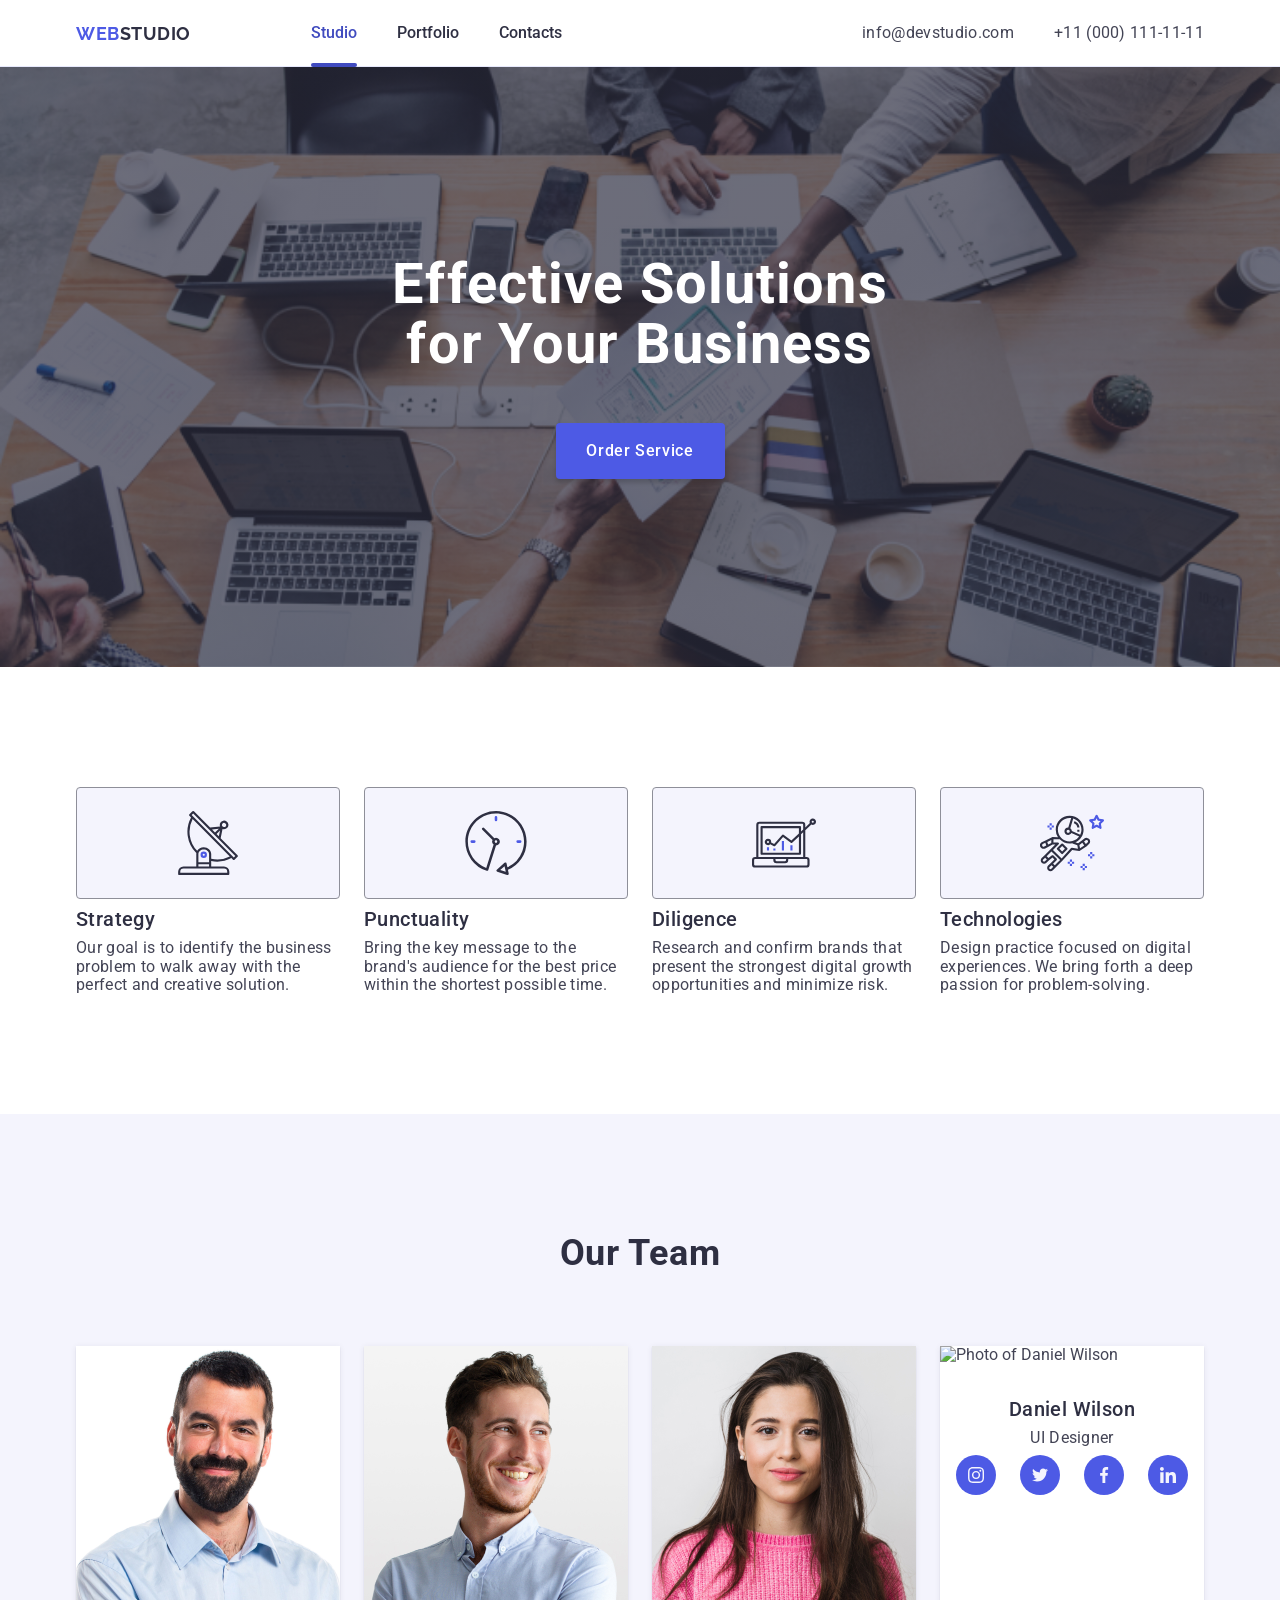
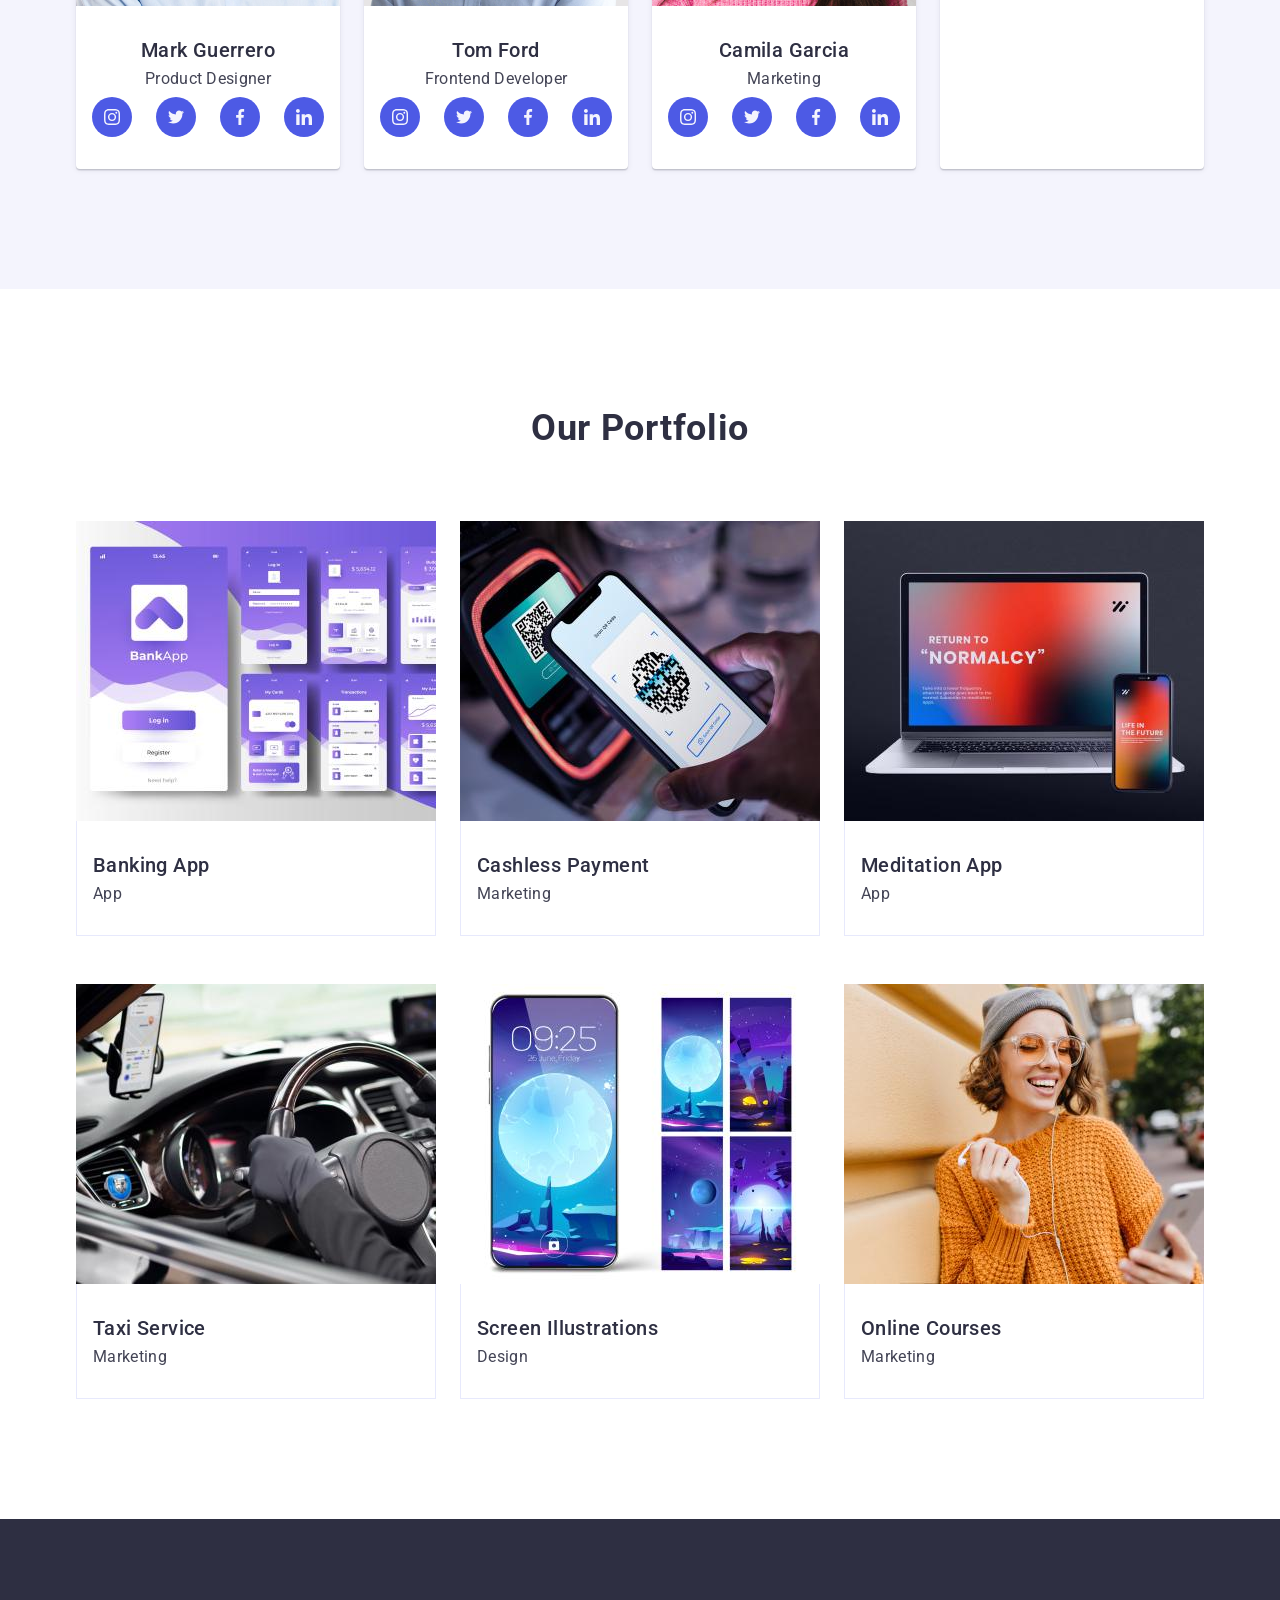
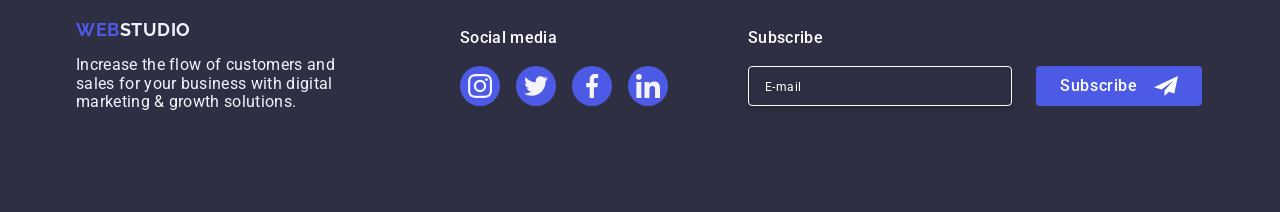
==== index.html @ 63f39b6f "w" ====
<!DOCTYPE html>
<html lang="en">
  <head>
    <meta charset="UTF-8" />
    <meta http-equiv="X-UA-Compatible" content="IE=edge" />
    <meta name="viewport" content="width=device-width, initial-scale=1.0" />
    <meta name="description" content="WEBSTUDIO landingpage" />
    <!-- FONTY i STYLE-->
    <link
      rel="stylesheet"
      href="https://cdn.jsdelivr.net/npm/modern-normalize@2.0.0/modern-normalize.min.css"
    />
    <link rel="preconnect" href="https://fonts.googleapis.com" />
    <link rel="preconnect" href="https://fonts.gstatic.com" crossorigin />
    <link
      href="https://fonts.googleapis.com/css2?family=Raleway:wght@800&family=Roboto:wght@400;500;700;900&display=swap"
      rel="stylesheet"
    />
    <link rel="stylesheet" href="./css/styles.css" />
    <title>WEBSTUDIO</title>
  </head>

  <body>
    <!-- ====== HEADER ============================================== -->
    <header>
      <div class="container header-main">
        <nav class="header-cont-nav">
          <a href="./index.html" class="header-cont-nav-logo"
            >Web<span class="accent">Studio</span></a
          >
          <ul class="header-cont-nav-menu list">
            <li><a href="./index.html" class="nav-link current">Studio</a></li>
            <li><a href="" class="nav-link">Portfolio</a></li>
            <li><a href="" class="nav-link">Contacts</a></li>
          </ul>
        </nav>

        <!-- =========== CONTACTS / ADDRESS =============================== -->
        <address class="address-cont">
          <ul class="address-list list">
            <li>
              <a href="mailto:info@devstudio.com" class="address-link"
                >info@devstudio.com</a
              >
            </li>
            <li>
              <a href="tel:+110001111111" class="address-link"
                >+11 (000) 111-11-11</a
              >
            </li>
          </ul>
        </address>

        <!-- ============BURGER MENU ============= -->
        <button type="submit" class="burger-button" data-menu-open>
          <svg class="burger-icon" width="24" height="24">
            <use href="./images/icons.svg#icon-solid-menu"></use>
          </svg>
        </button>
        <div class="burger-menu is-hidden" data-menu>
          <button
            type="submit"
            class="close-btn burger-close-btn"
            data-menu-close
          >
            <svg class="close-icon" width="8" height="8">
              <use href="./images/icons.svg#icon-close"></use>
            </svg>
          </button>

          <!-- burger navigation  -->
          <nav class="burger-nav-menu">
            <ul class="burger-menu-list list">
              <li class="burger-item">
                <a href="./index.html" class="link-burg nav-link">Studio</a>
              </li>
              <li class="burger-item">
                <a href="#portfolio" class="link-burg nav-link">Portfolio</a>
              </li>
              <li class="burger-item">
                <a href="#contacts" class="link-burg nav-link">Contacts</a>
              </li>
            </ul>
          </nav>
          <address>
            <ul class="address-burger-list list">
              <li>
                <a href="mailto:info@devstudio.com" class="address-link"
                  >info@devstudio.com</a
                >
              </li>
              <li>
                <a href="tel:+110001111111" class="address-link"
                  >+11 (000) 111-11-11</a
                >
              </li>
            </ul>
          </address>

          <!-- ==== burger social media ====================  -->
          <ul class="burger-links-list list">
            <li class="social-links-list-item">
              <a
                href="https://www.instagram.com"
                target="_blank"
                class="burger-link"
              >
                <svg class="icon-footer" width="24" height="24">
                  <use href="./images/icons.svg#icon-instagram"></use>
                </svg>
              </a>
            </li>
            <li class="social-links-list-item">
              <a
                href="https://www.twitter.com"
                target="_blank"
                class="burger-link"
                ><svg class="icon-footer" width="24" height="24">
                  <use href="./images/icons.svg#icon-twitter"></use>
                </svg>
              </a>
            </li>
            <li class="social-links-list-item">
              <a
                href="https://www.facebook.com"
                target="_blank"
                class="burger-link"
                ><svg class="icon-footer" width="24" height="24">
                  <use href="./images/icons.svg#icon-facebook"></use>
                  </svg></a>
            </li>
            <li class="social-links-list-item">
              <a
                href="https://www.linkedin.com"
                target="_blank"
                class="burger-link"
                ><svg class="icon-footer" width="24" height="24">
                  <use href="./images/icons.svg#icon-linkedin"></use></svg></a>
            </li>
          </ul>
        </div>
      </div>
    </header>
    <main>
      <!-- =================================== HERO SECTION (1)===================================-->
      <section class="first-section">
        <div class="container">
          <h1 class="order-request-title">
            Effective Solutions for Your Business
          </h1>
          <button
            type="button"
            class="order-request-button button"
            data-modal-open
          >
            Order Service
          </button>
        </div>
      </section>
      <!-- =================================== DESCRIPTION SECTION (2) ===================================-->
      <section class="section-descr section">
        <div class="container">
          <h2 class="visually-hidden">Key Values</h2>
          <ul class="descrip-list list">
            <!-- STRATEGY  -->
            <li class="descrip-list-feature">
              <div class="feature-icon">
                <svg width="64" height="64">
                  <use href="./images/icons.svg#icon-antenna-1"></use>
                </svg>
              </div>
              <h3 class="descrip-list-title">Strategy</h3>
              <p class="descrip-list-text">
                Our goal is to identify the business problem to walk away with
                the perfect and creative solution.
              </p>
            </li>

            <!-- PUNCTUALITY  -->
            <li class="descrip-list-feature">
              <div class="feature-icon">
                <svg width="64" height="64">
                  <use href="./images/icons.svg#icon-clock-1"></use>
                </svg>
              </div>
              <h3 class="descrip-list-title">Punctuality</h3>
              <p class="descrip-list-text">
                Bring the key message to the brand's audience for the best price
                within the shortest possible time.
              </p>
            </li>

            <!-- DILIGENCE  -->
            <li class="descrip-list-feature">
              <div class="feature-icon">
                <svg width="64" height="64">
                  <use href="./images/icons.svg#icon-diagram-1"></use>
                </svg>
              </div>
              <h3 class="descrip-list-title">Diligence</h3>
              <p class="descrip-list-text">
                Research and confirm brands that present the strongest digital
                growth opportunities and minimize risk.
              </p>
            </li>

            <!-- TECHNOLOGIES  -->
            <li class="descrip-list-feature">
              <div class="feature-icon">
                <svg width="64" height="64">
                  <use href="./images/icons.svg#icon-astronaut-1"></use>
                </svg>
              </div>
              <h3 class="descrip-list-title">Technologies</h3>
              <p class="descrip-list-text">
                Design practice focused on digital experiences. We bring forth a
                deep passion for problem-solving.
              </p>
            </li>
          </ul>
        </div>
      </section>
      <!-- =================================================================== -->

      <!-- ==================  OUR TEAM SECTION ================================== -->
      <section class="section-team section">
        <div class="container">
          <h2 class="ourteam-cont-title">Our Team</h2>
          <ul class="ourteam-list list">
            <!-- MARK GUERRERO  -->
            <li class="ourteam-list-card">
              <img
                srcset="
                  ./images/img-our-team/mark-guerrero-mob-x2.jpg,
                  ./images/img-our-team/mark-guerrero.jpg
                "
                src="./images/img-our-team/mark-guerrero.jpg"
                alt="Photo of Mark Guerrero"
                width="264"
              />
              <div class="ourteam-list-card-text">
                <h3 class="ourteam-list-name">Mark Guerrero</h3>
                <p class="ourteam-list-rank">Product Designer</p>
                <ul class="social-links-list list">
                  <li class="social-links-list-item">
                    <a
                      href="https://www.instagram.com"
                      target="_blank"
                      class="social-link"
                      ><svg class="icon" width="16" height="16">
                        <use
                          href="./images/icons.svg#icon-instagram"
                        ></use></svg></a>
                  </li>
                  <li class="social-links-list-item">
                    <a
                      href="https://www.twitter.com"
                      target="_blank"
                      class="social-link"
                      ><svg class="icon" width="16" height="16">
                        <use href="./images/icons.svg#icon-twitter"></use>
                      </svg>
                    </a>
                  </li>
                  <li class="social-links-list-item">
                    <a
                      href="https://www.facebook.com"
                      target="_blank"
                      class="social-link"
                      ><svg class="icon" width="16" height="16">
                        <use href="./images/icons.svg#icon-facebook"></use></svg></a>
                  </li>
                  <li class="social-links-list-item">
                    <a
                      href="https://www.linkedin.com"
                      target="_blank"
                      class="social-link"
                      ><svg class="icon" width="16" height="16">
                        <use href="./images/icons.svg#icon-linkedin"></use></svg></a>
                  </li>
                </ul>
              </div>
            </li>

            <!-- TOM FORD  -->
            <li class="ourteam-list-card">
              <img
                srcset="
                  ./images/img-our-team/tom-ford-mob-x2.jpg,
                  ./images/img-our-team/tom-ford.jpg
                "
                src="./images/img-our-team/tom-ford.jpg"
                alt="Photo of Tom Ford"
                width="264"
              />
              <div class="ourteam-list-card-text">
                <h3 class="ourteam-list-name">Tom Ford</h3>
                <p class="ourteam-list-rank">Frontend Developer</p>
                <ul class="social-links-list list">
                  <li class="social-links-list-item">
                    <a
                      href="https://www.instagram.com"
                      target="_blank"
                      class="social-link"
                      ><svg class="icon" width="16" height="16">
                        <use
                          href="./images/icons.svg#icon-instagram"
                        ></use></svg></a>
                  </li>
                  <li class="social-links-list-item">
                    <a
                      href="https://www.twitter.com"
                      target="_blank"
                      class="social-link"
                      ><svg class="icon" width="16" height="16">
                        <use href="./images/icons.svg#icon-twitter"></use>
                      </svg>
                    </a>
                  </li>
                  <li class="social-links-list-item">
                    <a
                      href="https://www.facebook.com"
                      target="_blank"
                      class="social-link"
                      ><svg class="icon" width="16" height="16">
                        <use href="./images/icons.svg#icon-facebook"></use></svg></a>
                  </li>
                  <li class="social-links-list-item">
                    <a
                      href="https://www.linkedin.com"
                      target="_blank"
                      class="social-link"
                      ><svg class="icon" width="16" height="16">
                        <use href="./images/icons.svg#icon-linkedin"></use></svg></a>
                  </li>
                </ul>
              </div>
            </li>

            <!-- CAMILA GARCIA  -->
            <li class="ourteam-list-card">
              <img
                srcset="
                  ./images/img-our-team/camila-garcia-mob-x2.jpg,
                  ./images/img-our-team/camila-garcia.jpg
                "
                src="./images/img-our-team/camila-garcia.jpg"
                alt="Photo of Camila Garcia"
                width="264"
              />
              <div class="ourteam-list-card-text">
                <h3 class="ourteam-list-name">Camila Garcia</h3>
                <p class="ourteam-list-rank">Marketing</p>
                <ul class="social-links-list list">
                  <li class="social-links-list-item">
                    <a
                      href="https://www.instagram.com"
                      target="_blank"
                      class="social-link"
                      ><svg class="icon" width="16" height="16">
                        <use
                          href="./images/icons.svg#icon-instagram"
                        ></use>
                      </svg></a>
                  </li>
                  <li class="social-links-list-item">
                    <a
                      href="https://www.twitter.com"
                      target="_blank"
                      class="social-link"
                      ><svg class="icon" width="16" height="16">
                        <use href="./images/icons.svg#icon-twitter"></use>
                      </svg>
                    </a>
                  </li>
                  <li class="social-links-list-item">
                    <a
                      href="https://www.facebook.com"
                      target="_blank"
                      class="social-link"
                      ><svg class="icon" width="16" height="16">
                        <use href="./images/icons.svg#icon-facebook"></use>
                        </svg></a>
                  </li>
                  <li class="social-links-list-item">
                    <a
                      href="https://www.linkedin.com"
                      target="_blank"
                      class="social-link"
                      ><svg class="icon" width="16" height="16">
                        <use href="./images/icons.svg#icon-linkedin"></use>
                      </svg></a>
                  </li>
                </ul>
              </div>
            </li>

            <!-- DANIEL WILSON  -->
            <li class="ourteam-list-card">
              <img
                srcset="
                  ./images/img-our-team/daniel-wilson-mob-x2.jpg,
                  ./images/img-our-team/daniel-wilson.jpg
                "
                src="./images/img-our-team/daniel-wilson.jpg"
                alt="Photo of Daniel Wilson"
                width="264"
              />
              <div class="ourteam-list-card-text">
                <h3 class="ourteam-list-name">Daniel Wilson</h3>
                <p class="ourteam-list-rank">UI Designer</p>
                <ul class="social-links-list list">
                  <li class="social-links-list-item">
                    <a
                      href="https://www.instagram.com"
                      target="_blank"
                      class="social-link"
                      ><svg class="icon" width="16" height="16">
                        <use
                          href="./images/icons.svg#icon-instagram"
                        ></use>
                  </svg></a>
                  </li>
                  <li class="social-links-list-item">
                    <a
                      href="https://www.twitter.com"
                      target="_blank"
                      class="social-link"
                      ><svg class="icon" width="16" height="16">
                        <use href="./images/icons.svg#icon-twitter"></use>
                      </svg>
                    </a>
                  </li>
                  <li class="social-links-list-item">
                    <a
                      href="https://www.facebook.com"
                      target="_blank"
                      class="social-link"
                      ><svg class="icon" width="16" height="16">
                        <use href="./images/icons.svg#icon-facebook"></use></svg></a>
                  </li>
                  <li class="social-links-list-item">
                    <a
                      href="https://www.linkedin.com"
                      target="_blank"
                      class="social-link"
                      ><svg class="icon" width="16" height="16">
                        <use href="./images/icons.svg#icon-linkedin"></use></svg></a>
                  </li>
                </ul>
              </div>
            </li>
          </ul>
        </div>
      </section>
      <!-- ======================================================================= -->

      <!-- ===============  OUR PORTFOLIO SECTION ================================== -->
      <section class="section-portfolio section" id="portfolio">
        <div class="container portfolio">
          <h2 class="portfolio-cont-title">Our Portfolio</h2>
          <ul class="portfolio-list list">
            <!-- BANK APPL  -->
            <li class="portfolio-list-card">
              <div class="portfolio-img-cont">
                <img
                  srcset="
                    ./images/img-portfolio/banking-app.jpg,
                    ./images/img-portfolio/banking-app-mobile.jpg,
                    ./images/img-portfolio/banking-app-mobile-x2.jpg
                  "
                  src="./images/img-portfolio/banking-app.jpg"
                  alt="Banking applications"
                  width="360"
                  class="portfolio-image"
                />
                <p class="overlay">
                  14 Stylish and User-Friendly App Design Concepts · Task
                  Manager App · Calorie Tracker App · Exotic Fruit Ecommerce App
                  · Cloud Storage App
                </p>
                <div class="portfolio-list-card-descr">
                  <h3 class="portfolio-list-card-title">Banking App</h3>
                  <p class="portfolio-list-card-text">App</p>
                </div>
              </div>
            </li>

            <!-- Cashless-payment -->
            <li class="portfolio-list-card">
              <div class="portfolio-img-cont">
                <img
                  srcset="
                    ./images/img-portfolio/cashless-payment.jpg,
                    ./images/img-portfolio/cashless-mobile.jpg,
                    ./images/img-portfolio/cashless-mobile-mobile-x2.jpg
                  "
                  src="./images/img-portfolio/cashless-payment.jpg"
                  alt="Cashless-payment"
                  width="360"
                  class="portfolio-image"
                />
                <p class="overlay">
                  14 Stylish and User-Friendly App Design Concepts · Task
                  Manager App · Calorie Tracker App · Exotic Fruit Ecommerce App
                  · Cloud Storage App
                </p>
                <div class="portfolio-list-card-descr">
                  <h3 class="portfolio-list-card-title">Cashless Payment</h3>
                  <p class="portfolio-list-card-text">Marketing</p>
                </div>
              </div>
            </li>

            <!-- meditation-app -->
            <li class="portfolio-list-card">
              <div class="portfolio-img-cont">
                <img
                  srcset="
                    ./images/img-portfolio/meditation-app.jpg,
                    ./images/img-portfolio/meditation-app-mobile.jpg,
                    ./images/img-portfolio/meditation-app-mobile-x2.jpg
                  "
                  src="./images/img-portfolio/meditation-app.jpg"
                  alt="Meditation applications"
                  width="360"
                  class="portfolio-image"
                />
                <p class="overlay">
                  14 Stylish and User-Friendly App Design Concepts · Task
                  Manager App · Calorie Tracker App · Exotic Fruit Ecommerce App
                  · Cloud Storage App
                </p>
                <div class="portfolio-list-card-descr">
                  <h3 class="portfolio-list-card-title">Meditation App</h3>
                  <p class="portfolio-list-card-text">App</p>
                </div>
              </div>
            </li>

            <!-- TAXI SERVICE  -->
            <li class="portfolio-list-card">
              <div class="portfolio-img-cont">
                <img
                  srcset="
                    ./images/img-portfolio/taxi-service.jpg,
                    ./images/img-portfolio/taxi-service-mobile.jpg,
                    ./images/img-portfolio/taxi-service-mobile-x2.jpg
                  "
                  src="./images/img-portfolio/taxi-service.jpg"
                  alt="Taxi Service"
                  width="360"
                  class="portfolio-image"
                />
                <p class="overlay">
                  14 Stylish and User-Friendly App Design Concepts · Task
                  Manager App · Calorie Tracker App · Exotic Fruit Ecommerce App
                  · Cloud Storage App
                </p>
                <div class="portfolio-list-card-descr">
                  <h3 class="portfolio-list-card-title">Taxi Service</h3>
                  <p class="portfolio-list-card-text">Marketing</p>
                </div>
              </div>
            </li>

            <!-- SCREEN Illustrations -->
            <li class="portfolio-list-card">
              <div class="portfolio-img-cont">
                <img
                  srcset="
                    ./images/img-portfolio/screen-illustrations.jpg,
                    ./images/img-portfolio/screen-illustrat.jpg,
                    ./images/img-portfolio/screen-illustrations-x2.jpg
                  "
                  src="./images/img-portfolio/screen-illustrations.jpg"
                  alt="Screen illustrations"
                  width="360"
                  class="portfolio-image"
                />
                <p class="overlay">
                  14 Stylish and User-Friendly App Design Concepts · Task
                  Manager App · Calorie Tracker App · Exotic Fruit Ecommerce App
                  · Cloud Storage App
                </p>
                <div class="portfolio-list-card-descr">
                  <h3 class="portfolio-list-card-title">
                    Screen Illustrations
                  </h3>
                  <p class="portfolio-list-card-text">Design</p>
                </div>
              </div>
            </li>

            <!-- ONLINE COURSES  -->
            <li class="portfolio-list-card">
              <div class="portfolio-img-cont">
                <img
                  srcset="
                    ./images/img-portfolio/online-courses.jpg,
                    ./images/img-portfolio/online-cursos-mobile.jpg,
                    ./images/img-portfolio/online-cursos-mobile-x2.jpg
                  "
                  src="./images/img-portfolio/online-courses.jpg"
                  alt="Online Courses"
                  width="360"
                  class="portfolio-image"
                />
                <p class="overlay">
                  14 Stylish and User-Friendly App Design Concepts · Task
                  Manager App · Calorie Tracker App · Exotic Fruit Ecommerce App
                  · Cloud Storage App
                </p>
                <div class="portfolio-list-card-descr">
                  <h3 class="portfolio-list-card-title">Online Courses</h3>
                  <p class="portfolio-list-card-text">Marketing</p>
                </div>
              </div>
            </li>
          </ul>
          <!-- ================================================================================= -->
          <!--========================================== SWIPER SLIDER ==================== -->
          <!-- Slider main container -->
          <div class="swiper">
            <!-- Additional required wrapper -->
            <div class="swiper-wrapper">
              <!-- Slides -->
              <div class="swiper-slide">
                <div class="portfolio-img-cont slider-image-container">
                  <img
                    srcset="
                      ./images/img-portfolio/banking-app.jpg,
                      ./images/img-portfolio/banking-app-mobile.jpg,
                      ./images/img-portfolio/banking-app-mobile-x2.jpg
                    "
                    src="./images/img-portfolio/banking-app.jpg"
                    alt="Banking applications"
                    width="360"
                    class="portfolio-image slider-image"
                  />
                  <p class="overlay">
                    14 Stylish and User-Friendly App Design Concepts · Task
                    Manager App · Calorie Tracker App · Exotic Fruit Ecommerce
                    App · Cloud Storage App
                  </p>
                  <div class="portfolio-list-card-descr slider-text">
                    <h3 class="portfolio-list-card-title">Banking App</h3>
                    <p class="portfolio-list-card-text">App</p>
                  </div>
                </div>
              </div>
              <div class="swiper-slide">
                <div class="portfolio-img-cont slider-image-container">
                  <img
                    srcset="
                      ./images/img-portfolio/cashless-payment.jpg,
                      ./images/img-portfolio/cashless-mobile.jpg,
                      ./images/img-portfolio/cashless-mobile-mobile-x2.jpg
                    "
                    src="./images/img-portfolio/cashless-payment.jpg"
                    alt="Cashless-payment"
                    width="360"
                    class="portfolio-image"
                  />
                  <p class="overlay">
                    14 Stylish and User-Friendly App Design Concepts · Task
                    Manager App · Calorie Tracker App · Exotic Fruit Ecommerce
                    App · Cloud Storage App
                  </p>
                  <div class="portfolio-list-card-descr">
                    <h3 class="portfolio-list-card-title">Cashless Payment</h3>
                    <p class="portfolio-list-card-text">Marketing</p>
                  </div>
                </div>
              </div>
              <div class="swiper-slide">
                <div class="portfolio-img-cont slider-image-container">
                  <img
                    srcset="
                      ./images/img-portfolio/meditation-app.jpg,
                      ./images/img-portfolio/meditation-app-mobile.jpg,
                      ./images/img-portfolio/meditation-app-mobile-x2.jpg
                    "
                    src="./images/img-portfolio/meditation-app.jpg"
                    alt="Meditation applications"
                    width="360"
                    class="portfolio-image"
                  />
                  <p class="overlay">
                    14 Stylish and User-Friendly App Design Concepts · Task
                    Manager App · Calorie Tracker App · Exotic Fruit Ecommerce
                    App · Cloud Storage App
                  </p>
                  <div class="portfolio-list-card-descr">
                    <h3 class="portfolio-list-card-title">Meditation App</h3>
                    <p class="portfolio-list-card-text">App</p>
                  </div>
                </div>
              </div>
              <div class="swiper-slide">
                <div class="portfolio-img-cont slider-image-container">
                  <img
                    srcset="
                      ./images/img-portfolio/taxi-service.jpg,
                      ./images/img-portfolio/taxi-service-mobile.jpg,
                      ./images/img-portfolio/taxi-service-mobile-x2.jpg
                    "
                    src="./images/img-portfolio/taxi-service.jpg"
                    alt="Taxi Service"
                    width="360"
                    class="portfolio-image"
                  />
                  <p class="overlay">
                    14 Stylish and User-Friendly App Design Concepts · Task
                    Manager App · Calorie Tracker App · Exotic Fruit Ecommerce
                    App · Cloud Storage App
                  </p>
                  <div class="portfolio-list-card-descr">
                    <h3 class="portfolio-list-card-title">Taxi Service</h3>
                    <p class="portfolio-list-card-text">Marketing</p>
                  </div>
                </div>
              </div>
              <div class="swiper-slide">
                <div class="portfolio-img-cont">
                  <img
                    srcset="
                      ./images/img-portfolio/screen-illustrations.jpg,
                      ./images/img-portfolio/screen-illustrat.jpg,
                      ./images/img-portfolio/screen-illustrations-x2.jpg
                    "
                    src="./images/img-portfolio/screen-illustrations.jpg"
                    alt="Screen illustrations"
                    width="360"
                    class="portfolio-image"
                  />
                  <p class="overlay">
                    14 Stylish and User-Friendly App Design Concepts · Task
                    Manager App · Calorie Tracker App · Exotic Fruit Ecommerce
                    App · Cloud Storage App
                  </p>
                  <div class="portfolio-list-card-descr">
                    <h3 class="portfolio-list-card-title">
                      Screen Illustrations
                    </h3>
                    <p class="portfolio-list-card-text">Design</p>
                  </div>
                </div>
              </div>
              <div class="swiper-slide">
                <div class="portfolio-img-cont slider-image-container">
                  <img
                    srcset="
                      ./images/img-portfolio/online-courses.jpg,
                      ./images/img-portfolio/online-cursos-mobile.jpg,
                      ./images/img-portfolio/online-cursos-mobile-x2.jpg
                    "
                    src="./images/img-portfolio/online-courses.jpg"
                    alt="Online Courses"
                    width="360"
                    class="portfolio-image"
                  />
                  <p class="overlay">
                    14 Stylish and User-Friendly App Design Concepts · Task
                    Manager App · Calorie Tracker App · Exotic Fruit Ecommerce
                    App · Cloud Storage App
                  </p>
                  <div class="portfolio-list-card-descr">
                    <h3 class="portfolio-list-card-title">Online Courses</h3>
                    <p class="portfolio-list-card-text">Marketing</p>
                  </div>
                </div>
              </div>
            </div>
            <!-- If we need pagination -->
            <div class="swiper-pagination"></div>
          </div>
          <!-- =========================== ///// SLIDER ================================================= -->
        </div>
      </section>
      <!-- ================================================================================ -->
    </main>

    <!-- =====================  FOOTER ==================================================== -->
    <footer class="footer-section section" id="contacts">
      <div class="container">
        <div class="footer-logo-cont">
          <a href="./index.html" class="footer-logo"
            >Web<span class="accent-footer">Studio</span></a
          >
          <p class="footer-text">
            Increase the flow of customers and sales for your business with
            digital marketing & growth solutions.
          </p>
        </div>

        <!--================ FOOTER SOCIAL MEDIA ================= -->
        <div class="footer-social-media">
          <p class="social-media-text">Social media</p>
          <ul class="social-links-list-footer list">
            <li class="social-links-list-item">
              <a
                href="https://www.instagram.com"
                target="_blank"
                class="social-link-foot"
                ><svg class="icon-footer" width="24" height="24">
                  <use href="./images/icons.svg#icon-instagram"></use></svg></a>
            </li>
            <li class="social-links-list-item">
              <a
                href="https://www.twitter.com"
                target="_blank"
                class="social-link-foot"
                ><svg class="icon-footer" width="24" height="24">
                  <use href="./images/icons.svg#icon-twitter"></use>
                </svg>
              </a>
            </li>
            <li class="social-links-list-item">
              <a
                href="https://www.facebook.com"
                target="_blank"
                class="social-link-foot"
                ><svg class="icon-footer" width="24" height="24">
                  <use href="./images/icons.svg#icon-facebook"></use></svg></a>
            </li>
            <li class="social-links-list-item">
              <a
                href="https://www.linkedin.com"
                target="_blank"
                class="social-link-foot"
                ><svg class="icon-footer" width="24" height="24">
                  <use href="./images/icons.svg#icon-linkedin"></use></svg></a>
            </li>
          </ul>
        </div>

        <!-- SUBSCRIBE SECTION  -->
        <div class="subscribe-container">
          <p class="subscribe-title">Subscribe</p>
          <form>
            <div class="input-btn-block">
              <input
                type="email"
                id="email-for-subscribe"
                name="email-for-subscribe"
                class="input-subscribe"
                placeholder="E-mail"
                required
              />
              <button type="submit" class="subscribe-button button">
                Subscribe
                <svg class="telegram-icon" width="24" height="24">
                  <use href="./images/icons.svg#icon-telegram"></use>
                </svg>
              </button>
            </div>
          </form>
        </div>
      </div>
    </footer>
    <!-- ================= / FOOTER ================================================ -->

    <!--========================= ORDER REQUEST FORM  ======================-->
    <div class="backdrop is-hidden" data-modal>
      <div class="form-container">
        <button type="button" class="close-btn" data-modal-close>
          <svg class="close-icon" width="8" height="8">
            <use href="./images/icons.svg#icon-close"></use>
          </svg>
        </button>
        <p class="form-title">Leave your contacts and we will call you back</p>
        <form>
          <!-- INPUT BLOCK including Textarea -->
          <div class="input-cont">
            <label for="user-name" class="label-form-name">Name</label>
            <div class="input-wrap">
              <input
                id="user-name"
                name="user-name"
                type="text"
                class="input-area"
                autofocus
                required
                pattern="^[A-Za-z\s]+$"
              />
              <svg width="18" height="24" class="svg-form">
                <use href="./images/icons.svg#icon-person"></use>
              </svg>
            </div>
          </div>
          <div class="input-cont">
            <label for="user-phone" class="label-form-name">Phone</label>
            <div class="input-wrap">
              <input
                id="user-phone"
                name="user-phone"
                type="tel"
                class="input-area"
                required
                pattern="[0-9]{9,12}"
              />
              <svg width="18" height="24" class="svg-form">
                <use href="./images/icons.svg#icon-phone"></use>
              </svg>
            </div>
          </div>
          <div class="input-cont">
            <label for="user-email" class="label-form-name">Email</label>
            <div class="input-wrap">
              <input
                id="user-email"
                name="user-email"
                type="email"
                class="input-area"
                required
              />
              <svg width="18" height="24" class="svg-form">
                <use href="./images/icons.svg#icon-email"></use>
              </svg>
            </div>
          </div>
          <div class="input-block">
            <label for="user-comment" class="label-form-name">Comment</label>
            <textarea
              id="user-comment"
              name="user-comment"
              placeholder="Text input"
              class="form-input"
            ></textarea>
          </div>
          <!-- Checkbox and button SEND -->
          <div class="checkbox-container">
            <input
              type="checkbox"
              id="user-privacy"
              name="user-privacy"
              value="true"
              class="checkbox-real visually-hidden"
            />
            <label for="user-privacy" class="label-checkbox">
              <span class="checkbox-custom">
                <svg class="checkbox-icon" width="16" height="16">
                  <use href="./images/icons.svg#icon-click"></use>
                </svg> </span
              ><span
                >I accept the terms and conditions of the
                <a href="" target="_blank" class="policy-link"
                  >Privacy Policy</a
                ></span
              ></label
            >
          </div>
          <button type="submit" class="form-btn button">Send</button>
        </form>
      </div>
    </div>
    <!-- ======= ORDER REQUEST FORM ==============================  -->
    <script src="https://cdn.jsdelivr.net/npm/swiper@10/swiper-bundle.min.js"></script>
    <script src="./js/script.js"></script>
    <script src="./js/modal.js"></script>
    <script src="./js/menu.js"></script>
  </body>
</html>
---- css/styles.css ----
:root {
  --text-color: #434455;
  --titles-color: #2e2f42;
  --socialmain-color: #4d5ae5;
  --linkhover-color: #404bbf;
  --linkfooter-color: #31d0aa;
  --white-background-color: #fff;
  --light-color: #f4f4fd;
  scroll-behavior: smooth;
}

body {
  font-family: "Roboto", sans-serif;
  color: var(--text-color);
  background: var(--white-background-color);
  width: 100%;
}
h1,
h2,
h3,
h4,
p {
  margin-top: 0;
  margin-bottom: 0;
}
.list {
  list-style-type: none;
  padding-left: 0;
  margin-top: 0;
  margin-bottom: 0;
  display: flex;
}
button {
  cursor: pointer;
}
.button {
  font-family: "Roboto", sans-serif;
  font-weight: 500;
  color: var(--white-background-color);
  letter-spacing: 0.04em;
  line-height: 1.5;
  border-radius: 4px;
  border: none;
}

img {
  display: block;
  max-width: 100%;
}
.container {
  max-width: 1158px;
  width: 100%;
  margin: 0 auto;
  padding: 0 15px;
}

/* ============================= COMMON FEATURES ====================================== */
/*============= NAVIGATION MENU ============== */
.nav-link {
  color: #2e2f42;
  text-decoration: none;
  transition: color 250ms cubic-bezier(0.4, 0, 0.2, 1);
  padding: 24px 0;
  display: block;
}
.current {
  position: relative;
  color: #404bbf;
}
.nav-link:hover,
.nav-link:focus {
  color: #404bbf;
}
.current::after {
  content: "";
  position: absolute;
  width: 100%;
  left: 0;
  bottom: -1px;
  height: 4px;
  background-color: #404bbf;
  border-radius: 2px;
  transition: width 250ms cubic-bezier(0.4, 0, 0.2, 1);
}
.address-link:hover,
.address-link:focus {
  color: var(--linkhover-color);
}
.address-link {
  color: var(--text-color);
  text-decoration: none;
  letter-spacing: 0.02em;
  transition: color 250ms cubic-bezier(0.4, 0, 0.2, 1);
}

/* ============ HERO SECTION BUTTON AND FORM================================== */
.form-btn:hover,
.form-btn:focus,
.order-request-button:hover,
.order-request-button:focus {
  background-color: var(--linkhover-color);
}
.order-request-button {
  margin: 0 auto;
  min-width: 169px;
}
.form-btn,
.order-request-button {
  background-color: var(--socialmain-color);
  display: block;
  height: 56px;
  box-shadow: 0px 4px 4px 0px rgba(0, 0, 0, 0.15);
  transition: background-color 250ms cubic-bezier(0.4, 0, 0.2, 1);
}
/* ==========ORDER REQUEST FORM======================== */
.close-icon {
  fill: var(--titles-color);
  transition: fill 250ms cubic-bezier(0.4, 0, 0.2, 1);
}
.close-btn:hover .close-icon,
.close-btn:focus .close-icon {
  fill: var(--white-background-color);
}

.close-btn {
  position: absolute;
  top: 24px;
  right: 24px;
  width: 24px;
  height: 24px;
  border-radius: 50%;
  display: flex;
  align-items: center;
  justify-content: center;
  background-color: #e7e9fc;
  border: 1px solid rgba(0, 0, 0, 0.1);
  padding: 0;
  cursor: pointer;
  transition: background-color 250ms cubic-bezier(0.4, 0, 0.2, 1),
    border 250ms cubic-bezier(0.4, 0, 0.2, 1);
}
.close-btn:hover,
.close-btn:focus {
  background-color: var(--linkhover-color);
  border: none;
}
.form-input::placeholder,
label {
  color: #8e8f99;
  font-size: 12px;
  line-height: 1.17;
  letter-spacing: 0.04em;
}
.form-container {
  position: absolute;
  top: 25vh;
  left: 50%;
  transform: translate(-50%, -20%) scale(1);
  width: 408px;
  min-height: 584px;
  background: #fcfcfc;
  box-shadow: 0px 1px 1px rgba(0, 0, 0, 0.14), 0px 1px 3px rgba(0, 0, 0, 0.12),
    0px 2px 1px rgba(0, 0, 0, 0.2);
  border-radius: 4px;
  padding: 72px 24px 24px 24px;
}
.input-block {
  margin-bottom: 16px;
}
.form-input,
.input-area {
  width: 100%;
  font-size: 16px;
  line-height: 1.17;
  letter-spacing: 0.04em;
  color: #434455;
  height: 40px;
  border: 1px solid rgba(46, 47, 66, 0.4);
  border-radius: 4px;
  background-color: transparent;
  padding-left: 38px;
  outline: transparent;
  transition: border-color 250ms cubic-bezier(0.4, 0, 0.2, 1);
}
.form-input {
  height: 120px;
  padding: 8px 16px;
  resize: none;
  display: block;
}

.form-input:focus,
.input-area:focus {
  border-color: #4d5ae5;
}
.svg-form:focus-within {
  fill: var(--linkhover-color);
}

.form-title {
  font-weight: 500;
  font-size: 16px;
  line-height: 1.5;
  text-align: center;
  letter-spacing: 0.02em;
  color: #2e2f42;
  margin-bottom: 16px;
}
.input-cont {
  margin-bottom: 8px;
}
.label-form-name {
  font-size: 12px;
  line-height: 1.17;
  letter-spacing: 0.04em;
  color: #8e8f99;
  display: block;
  margin-bottom: 4px;
}

.backdrop {
  background-color: rgba(46, 47, 66, 0.4);
  position: fixed;
  width: 100%;
  height: 100%;
  left: 0;
  top: 0;
  z-index: 1;
  overflow-y: scroll;
  cursor: not-allowed;
  transition: opacity 250ms cubic-bezier(0.4, 0, 0.2, 1),
    visibility 250ms cubic-bezier(0.4, 0, 0.2, 1);
}

.is-hidden {
  visibility: hidden;
  opacity: 0;
  pointer-events: none;
}

.checkbox-real {
  width: 0;
  height: 0;
  opacity: 0;
  z-index: -1;
  position: absolute;
}

.checkbox-icon {
  fill: var(--white-background-color);
}

.checkbox-custom {
  width: 16px;
  height: 16px;
  border: 1px solid rgba(46, 47, 66, 0.4);
  border-radius: 2px;
  transition: background-color 250ms cubic-bezier(0.4, 0, 0.2, 1),
    border 250ms cubic-bezier(0.4, 0, 0.2, 1),
    fill 250ms cubic-bezier(0.4, 0, 0.2, 1);
  display: inline-flex;
  align-items: center;
  justify-content: center;
  fill: transparent;
  position: relative;
  margin-right: 8px;
}
.checkbox-container {
  margin-bottom: 24px;
  position: relative;
}

.checkbox-real:checked + .label-checkbox .checkbox-custom {
  background-color: #404bbf;
  border: none;
  fill: #f4f4fd;
}

.policy-link {
  color: var(--socialmain-color);
}
.label-checkbox {
  font-size: 12px;
  line-height: 1.17;
  letter-spacing: 0.04em;
  color: #8e8f99;
  display: flex;
  align-items: center;
}

.input-wrap {
  position: relative;
  display: flex;
  align-items: center;
}

.svg-form {
  fill: #434455;
  position: absolute;
  left: 16px;
  top: 50%;
  transform: translateY(-50%);
  transition: fill 250ms cubic-bezier(0.4, 0, 0.2, 1);
}
.input-wrap:focus-within .svg-form {
  fill: rgba(77, 90, 229, 1);
}
.form-btn:hover,
.form-btn:focus {
  background-color: var(--linkhover-color);
}

.form-btn {
  display: block;
  margin: 0 auto;
  min-width: 169px;
  height: 56px;
  font-family: "Roboto", sans-serif;
  font-size: 16px;
  font-weight: 500;
  line-height: 1.5;
  letter-spacing: 0.04em;
  color: #fff;
  cursor: pointer;
  background-color: #4d5ae5;
  border: none;
  border-radius: 4px;
  transition: background-color 250ms cubic-bezier(0.4, 0, 0.2, 1);
}

/* ================ / HERO SECTION &  /ORDER REQUEST FORM ====================== */

/* =============visually hidden pattern  */
.visually-hidden {
  overflow: hidden;
  position: absolute;
  width: 1px;
  height: 1px;
  margin: -1px;
  border: 0;
  padding: 0;
  white-space: nowrap;
  clip-path: inset(100%);
  clip: rect(0 0 0 0);
}
/* =============== ======================= */

/* ================= OUR TEAM SECTION ====================== */
.section-team {
  background: var(--light-color);
}
.ourteam-cont-title {
  color: var(--titles-color);
  text-align: center;
  font-size: 36px;
  font-weight: 700;
  text-transform: capitalize;
  letter-spacing: 0.02em;
  line-height: 1.11;
  margin-bottom: 72px;
}

.ourteam-list-card-text {
  padding: 32px 0;
  text-align: center;
}

.ourteam-list-card {
  border-radius: 0px 0px 4px 4px;
  background-color: var(--white-background-color);
  box-shadow: 0px 2px 1px 0px rgba(46, 47, 66, 0.08),
    0px 1px 1px 0px rgba(46, 47, 66, 0.16),
    0px 1px 6px 0px rgba(46, 47, 66, 0.08);
}
.ourteam-list-name {
  color: #2e2f42;
  font-size: 20px;
  font-weight: 500;
  letter-spacing: 0.02em;
  line-height: 1.2;
  margin-bottom: 8px;
}
.ourteam-list-rank {
  letter-spacing: 0.02em;
  margin-bottom: 8px;
}
/* ========================== SOCIAL LINKS===============  */
.social-links-list {
  list-style-type: none;
  display: flex;
  justify-content: center;
  gap: 24px;
}
.social-link {
  width: 100%;
  height: 100%;
  background-color: var(--socialmain-color);
  border-radius: 50%;
  display: flex;
  align-items: center;
  justify-content: center;
  transition: background-color 250ms cubic-bezier(0.4, 0, 0.2, 1);
}

.social-links-list-item {
  width: 40px;
  height: 40px;
}

.icon {
  fill: var(--light-color);
}
.social-link:focus,
.social-link:hover {
  background-color: var(--linkhover-color);
  cursor: pointer;
}

/*================= OUR PORTFOLIO SECTION ================= */
.portfolio-cont-title {
  color: var(--titles-color);
  font-size: 36px;
  font-weight: 700;
  text-transform: capitalize;
  letter-spacing: 0.02em;
  line-height: 1.11;
  margin-bottom: 72px;
  text-align: center;
}
.portfolio-list-card:hover {
  box-shadow: 0px 2px 1px 0px #2e2f4214, 0px 1px 1px 0px rgba(46, 47, 66, 0.16),
    0px 1px 6px 0px rgba(46, 47, 66, 0.08);
  cursor: pointer;
}
.portfolio-list-card {
  position: relative;
  overflow-y: hidden;
  transition: box-shadow 250ms cubic-bezier(0.4, 0, 0.2, 1);
}
.portfolio-img-cont {
  position: relative;
  overflow: hidden;
}

/* =================== OVERLAY FOR PORTFOLIO====================  */
.portfolio-list-card:hover .overlay,
.portfolio-list-card:focus .overlay {
  transform: translateY(0);
}
.overlay {
  position: absolute;
  top: 0;
  font-size: 16px;
  line-height: 1.5;
  letter-spacing: 0.02em;
  color: var(--light-color);
  padding: 40px 32px;
  background-color: rgba(39, 55, 231, 0.671);
  height: 100%;
  width: 100%;
  transform: translateY(100%);
  transition: transform 250ms cubic-bezier(0.4, 0, 0.2, 1);
}
.overlay p {
  margin: 40px 32px 0 32px;
  color: var(--light-color);
  line-height: 1.2;
  letter-spacing: 0.02em;
}
.portfolio-list-card-descr {
  background-color: var(--white-background-color);
  padding: 32px 16px;
  border: 1px solid #e7e9fc;
  border-top: none;
  position: relative;
}
.portfolio-list-card-title {
  color: var(--titles-color);
  font-size: 20px;
  font-weight: 500;
  letter-spacing: 0.02em;
  line-height: 1.2;
  margin-bottom: 8px;
}
.portfolio-list-card-text {
  letter-spacing: 0.02em;
}

/* ===================   SWIPER ======================================= */
.swiper {
  max-width: 360px;
}

/*  =====================FOOTER ============================ */
.footer-section {
  background: var(--titles-color);
  display: flex;
  margin: 0;
}
.footer-section .container {
  display: flex;
}
.footer-logo {
  font-family: "Raleway", sans-serif;
  color: var(--socialmain-color);
  font-size: 18px;
  font-weight: 700;
  line-height: 1.17;
  text-transform: uppercase;
  text-decoration: none;
  letter-spacing: 0.03em;
  display: inline-block;
  margin-bottom: 16px;
}
.accent-footer {
  color: var(--light-color);
}
.footer-text {
  width: 264px;
  color: var(--light-color);
  letter-spacing: 0.02em;
}
/* ============ FOOTER SOCIAL MEDIA ===============  */
.subscribe-title,
.social-media-text {
  font-size: 16px;
  color: var(--white-background-color);
  font-weight: 500;
  letter-spacing: 0.02em;
  line-height: 1.5;
  margin-bottom: 16px;
}
.social-links-list-footer {
  gap: 16px;
}
.social-links-list-item {
  width: 40px;
  height: 40px;
}
.social-link-foot {
  width: 100%;
  height: 100%;
  background-color: var(--socialmain-color);
  border-radius: 50%;
  display: flex;
  align-items: center;
  justify-content: center;
  transition: background-color 250ms cubic-bezier(0.4, 0, 0.2, 1);
}
.social-link-foot:hover,
.social-link-foot:focus {
  background-color: var(--linkfooter-color);
}
.icon-footer {
  fill: var(--light-color);
}
/* ===============================SUBSCRIBE SECTION FOOTER  */
.subscribe-container {
  display: flex;
  flex-direction: column;
}
.input-btn-block {
  display: flex;
  justify-content: center;
}
.input-subscribe {
  width: 264px;
  height: 40px;
  color: var(--white-background-color);
  font-family: inherit;
  filter: drop-shadow(0px 4px 4px rgba(0, 0, 0, 0.15));
  outline: none;
  background-color: transparent;
  border-radius: 4px;
  border: 1px solid var(--white-background-color);
  box-shadow: 0px 4px 4px 0px rgba(0, 0, 0, 0.15);
  padding: 8px 16px;
  transition: border 250ms cubic-bezier(0.4, 0, 0.2, 1);
}
.input-subscribe:focus-within {
  border: 1px solid var(--linkhover-color);
}
.input-subscribe::placeholder {
  font-size: 12px;
  line-height: 2;
  color: var(--white-background-color);
  letter-spacing: 0.04em;
}
.subscribe-button {
  height: 40px;
  background-color: var(--socialmain-color);
  padding: 8px 24px;
  margin: 0 auto;
  display: inline-flex;
  align-items: center;
  justify-content: center;
  transition: background-color 250ms cubic-bezier(0.4, 0, 0.2, 1);
}
.subscribe-button:hover,
.subscribe-button:focus {
  background-color: var(--linkhover-color);
}
.telegram-icon {
  margin-left: 16px;
}
/* ==========  / FOOTER  ==============================================*/

/*============= MEDIA REQUESTS FOR DIFFERNT SCREENS ============= */

/* ========== FOR MOBILE VERSION 320-768 ===================== */
@media screen and (min-width: 320px) {
  /* ================ HEADER ==================== */
  .section {
    padding: 96px 0;
  }

  .header-main {
    display: flex;
    justify-content: space-between;
    align-items: center;
  }
  .header-cont-nav-logo {
    font-family: "Raleway", sans-serif;
    color: var(--socialmain-color);
    font-size: 18px;
    font-weight: 700;
    line-height: 1.17;
    text-transform: uppercase;
    text-decoration: none;
    letter-spacing: 0.03em;
  }
  .accent {
    color: var(--titles-color);
  }

  /*=============== BURGER MENU  */
  .burger-button {
    border: none;
    outline: none;
    background-color: var(--white-background-color);
    fill: #2f2f37;
    transition: fill 250ms ease-in-out;
    margin-left: auto;
    padding-top: 16px;
    padding-bottom: 16px;
  }
  .burger-button:hover,
  .burger-button:focus {
    fill: var(--linkhover-color);
  }
  .burger-close-btn {
    margin-left: auto;
  }
  .burger-menu {
    position: absolute;
    width: 100%;
    min-height: 100%;
    background-color: var(--white-background-color);
    top: 0;
    left: 0;
    z-index: 999;
    padding: 40px 20px;
  }

  .burger-menu-list {
    font-size: 36px;
    font-weight: 700;
    text-transform: capitalize;
    letter-spacing: 0.02em;
    line-height: 1.11;
    flex-direction: column;
    row-gap: 40px;
    padding: 0;
    margin-bottom: 30vh;
  }
  .burger-menu-list .nav-link {
    padding: 0;
  }
  .address-burger-list {
    font-style: normal;
    font-size: 20px;
    font-weight: 500;
    flex-direction: column;
    gap: 24px;
    margin-bottom: 48px;
  }
  .burger-links-list {
    justify-content: center;
    column-gap: 40px;
  }

  .burger-link {
    width: 100%;
    height: 100%;
    background-color: var(--socialmain-color);
    border-radius: 50%;
    display: flex;
    align-items: center;
    justify-content: center;
    transition: background-color 250ms cubic-bezier(0.4, 0, 0.2, 1);
  }
  /* HERO SECTION ============== */
  .first-section {
    width: 100%;
    margin: 0 auto;
    padding: 72px 0;
    background-color: var(--titles-color);
    background-image: linear-gradient(
        rgba(46, 47, 66, 0.7),
        rgba(46, 47, 66, 0.7)
      ),
      url(../images/hero.jpg);
    background-repeat: no-repeat;
    background-position: 50%, 50%;
    background-size: cover;
  }

  .order-request-title {
    width: 288px;
    color: var(--white-background-color);
    font-size: 36px;
    font-weight: 700;
    letter-spacing: 0.02em;
    line-height: 1.07;
    text-align: center;
    padding: 0 40px;
    margin: 0 auto 48px auto;
  }
  /* DESCRIPTION SECTION ============ */
  .descrip-list {
    flex-direction: column;
    row-gap: 72px;
  }
  .descrip-list-feature {
    max-width: 288px;
    margin: 0 auto;
  }
  .descrip-list-title {
    color: #2e2f42;
    font-size: 36px;
    font-weight: 700;
    letter-spacing: 0.02em;
    line-height: 1.2;
    margin-bottom: 8px;
    text-align: center;
  }
  .descrip-list-text {
    font-size: 16px;
    font-weight: 500;
    letter-spacing: 0.02em;
  }
  .form-container {
    width: calc(100% - 32px);
    max-width: 408px;
    transform: translate(-50%, -20%) scale(0.9);
  }
  /* OUR TEAM SECTION ============= */
  .ourteam-list {
    flex-direction: column;
    justify-content: center;
    row-gap: 72px;
  }
  /* PORTFOLIO SECTION  */
  .portfolio-list {
    flex-direction: column;
    row-gap: 48px;
  }

  .portfolio-list-card,
  .ourteam-list-card {
    max-width: 100%;
    margin: 0 auto;
  }
  /* FOOTER SECTION  */
  .footer-section .container {
    flex-direction: column;
    row-gap: 72px;
    align-items: center;
  }
  .input-btn-block {
    flex-direction: column;
    align-items: center;
    row-gap: 16px;
  }
  .subscribe-title,
  .social-media-text {
    text-align: center;
  }
  .footer-logo-cont {
    display: flex;
    flex-direction: column;
    align-items: center;
  }
}
/* ============================================================================= */
/*========= NAVIGATION MENU  for MOBILE MAX 768PX ===== */
@media screen and (max-width: 767.98px) {
  .portfolio .portfolio-list,
  .address-cont,
  .header-cont-nav-menu {
    overflow: hidden;
    position: absolute;
    width: 1px;
    height: 1px;
    margin: -1px;
    border: 0;
    padding: 0;
    white-space: nowrap;
    clip-path: inset(100%);
    clip: rect(0 0 0 0);
  }
}
@media screen and (max-width: 1157.98px) {
  .feature-icon {
    overflow: hidden;
    position: absolute;
    width: 1px;
    height: 1px;
    margin: -1px;
    border: 0;
    padding: 0;
    white-space: nowrap;
    clip-path: inset(100%);
    clip: rect(0 0 0 0);
  }
}

/* ===================================================================== */

/* FOR TABLET SCREEN 768-1158PX ==================================================== */
@media screen and (min-width: 768px) {
  .swiper-wrapper,
  .swiper-slider,
  .slider-image-container,
  .swiper-pagination,
  .swiper {
    overflow: hidden;
    position: absolute;
    width: 1px;
    height: 1px;
    margin: -1px;
    border: 0;
    padding: 0;
    white-space: nowrap;
    clip-path: inset(100%);
    clip: rect(0 0 0 0);
  }

  /* ==================================HEADER  */
  header {
    border-bottom: 1px solid var(--cornflower, #e7e9fc);
    box-shadow: 0px 2px 1px rgba(46, 47, 66, 0.08),
      0px 1px 1px rgba(46, 47, 66, 0.16), 0px 1px 6px rgba(46, 47, 66, 0.08);
    background-color: var(--white-background-color);
    width: 100%;
  }
  .header-main {
    position: relative;
  }
  .header-cont-nav-logo {
    margin-right: 120px;
  }
  .header-cont-nav {
    display: flex;
    align-items: center;
  }

  /*============== CONTACTS / ADDRESS   */
  .address-cont {
    width: 100%;
    max-width: 700px;
    display: flex;
    justify-content: flex-end;
  }

  .address-list {
    font-style: normal;
    display: flex;
    flex-direction: column;
    row-gap: 12px;
  }

  .burger-button {
    overflow: hidden;
    position: absolute;
    width: 1px;
    height: 1px;
    margin: -1px;
    border: 0;
    padding: 0;
    white-space: nowrap;
    clip-path: inset(100%);
    clip: rect(0 0 0 0);
  }

  .header-cont-nav-menu {
    font-weight: 500;
    gap: 40px;
  }
  /* ===============HERO SECTION  */
  .first-section {
    max-width: 1440px;
    padding: 112px 0;
  }
  .order-request-title {
    width: 496px;
    font-size: 56px;
    padding: 0;
  }
  .form-container {
    width: calc(100% - 32px);
    max-width: 408px;
    transform: translate(-50%, -20%) scale(1);
  }
  /* ========BENEFITS SECTION  */
  .section-descr .container {
    max-width: 736px;
  }
  .descrip-list {
    flex-direction: row;
    flex-wrap: wrap;
    column-gap: 24px;
    text-align: left;
  }
  .descrip-list-feature {
    width: calc((100% - 24px) / 2);
  }

  /*======= OUR TEAM SECTION  */
  .section-team .container {
    max-width: 552px;
  }
  .ourteam-list {
    flex-direction: row;
    flex-wrap: wrap;
    row-gap: 64px;
    column-gap: 24px;
  }
  .ourteam-list-card {
    width: calc((100% - 24px) / 2);
  }

  /* OUR PORTFOLIO SECTION  */
  .section-portfolio .container {
    max-width: 736px;
  }
  .portfolio-list-card {
    width: calc((100% - 24px) / 2);
  }
  .portfolio-list {
    flex-direction: row;
    flex-wrap: wrap;
    justify-content: center;
    row-gap: 72px;
    column-gap: 24px;
  }

  /* =================FOOTER  */
  .footer-section {
    padding-top: 96px;
    padding-bottom: 96px;
  }

  .footer-section .container {
    flex-direction: row;
    flex-wrap: wrap;
    column-gap: 24px;
    justify-content: flex-start;
    margin-left: 14%;
  }
  .subscribe-button {
    margin-left: 24px;
  }

  .input-btn-block {
    flex-direction: row;
  }
  .subscribe-title,
  .social-media-text {
    text-align: left;
  }
  .footer-logo-cont {
    align-items: flex-start;
  }
}

/* FOR DESKTOP SCREENS MORE THAN 1158PX */
@media screen and (min-width: 1158px) {
  .feature-icon {
    display: flex;
    align-items: center;
    justify-content: center;
    height: 112px;
    background-color: #f4f4fd;
    border-radius: 4px;
    margin-bottom: 8px;
    border: 1px solid var(--lightslate, #8e8f99);
  }
  .address-list {
    flex-direction: row;
    column-gap: 40px;
  }
  .first-section {
    padding: 188px 0;
  }
  .section {
    padding: 120px 0;
  }
  .section-portfolio .container,
  .section-team .container,
  .section-descr .container {
    max-width: 1158px;
  }
  .ourteam-list-card,
  .descrip-list-feature {
    width: calc((100% - 24px * 3) / 4);
  }
  .descrip-list-title {
    font-size: 20px;
    font-weight: 500;
    text-align: left;
  }
  .descrip-list-text {
    font-weight: 400;
  }
  .portfolio-list-card {
    width: calc((100% - 24px * 2) / 3);
  }
  .portfolio-list {
    row-gap: 48px;
  }
  .footer-section {
    padding: 100px 0;
  }
  .footer-section .container {
    margin: 0 auto;
    flex-wrap: nowrap;
    gap: 0;
  }
  .footer-social-media {
    margin-left: 120px;
    margin-right: 80px;
  }
}
@media (min-device-pixel-ratio: 2),
  (min-resolution: 192dpi),
  (min-resolution: 2dppx) {
  .first-section {
    background-image: linear-gradient(
        rgba(46, 47, 66, 0.7),
        rgba(46, 47, 66, 0.7)
      ),
      url(../images/hero-x2.jpg);
  }
}
/* ========================================================================== */
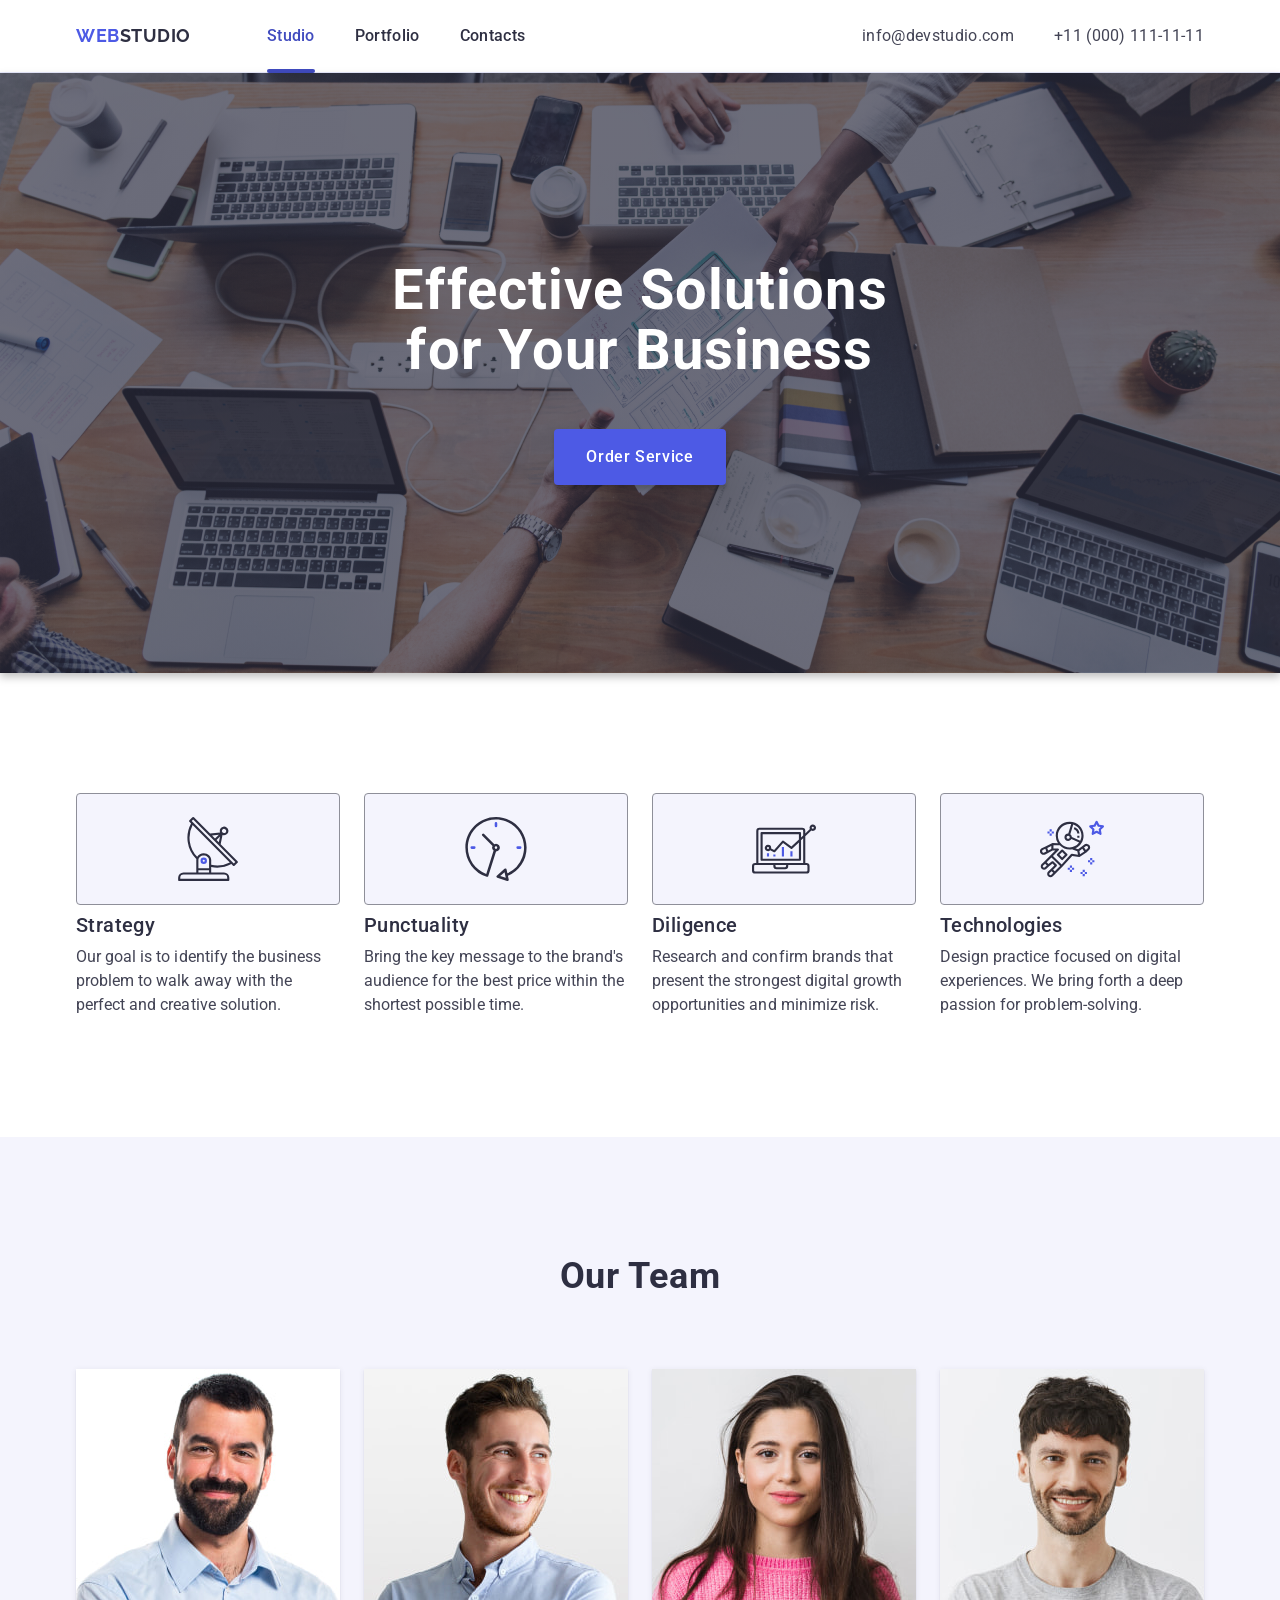
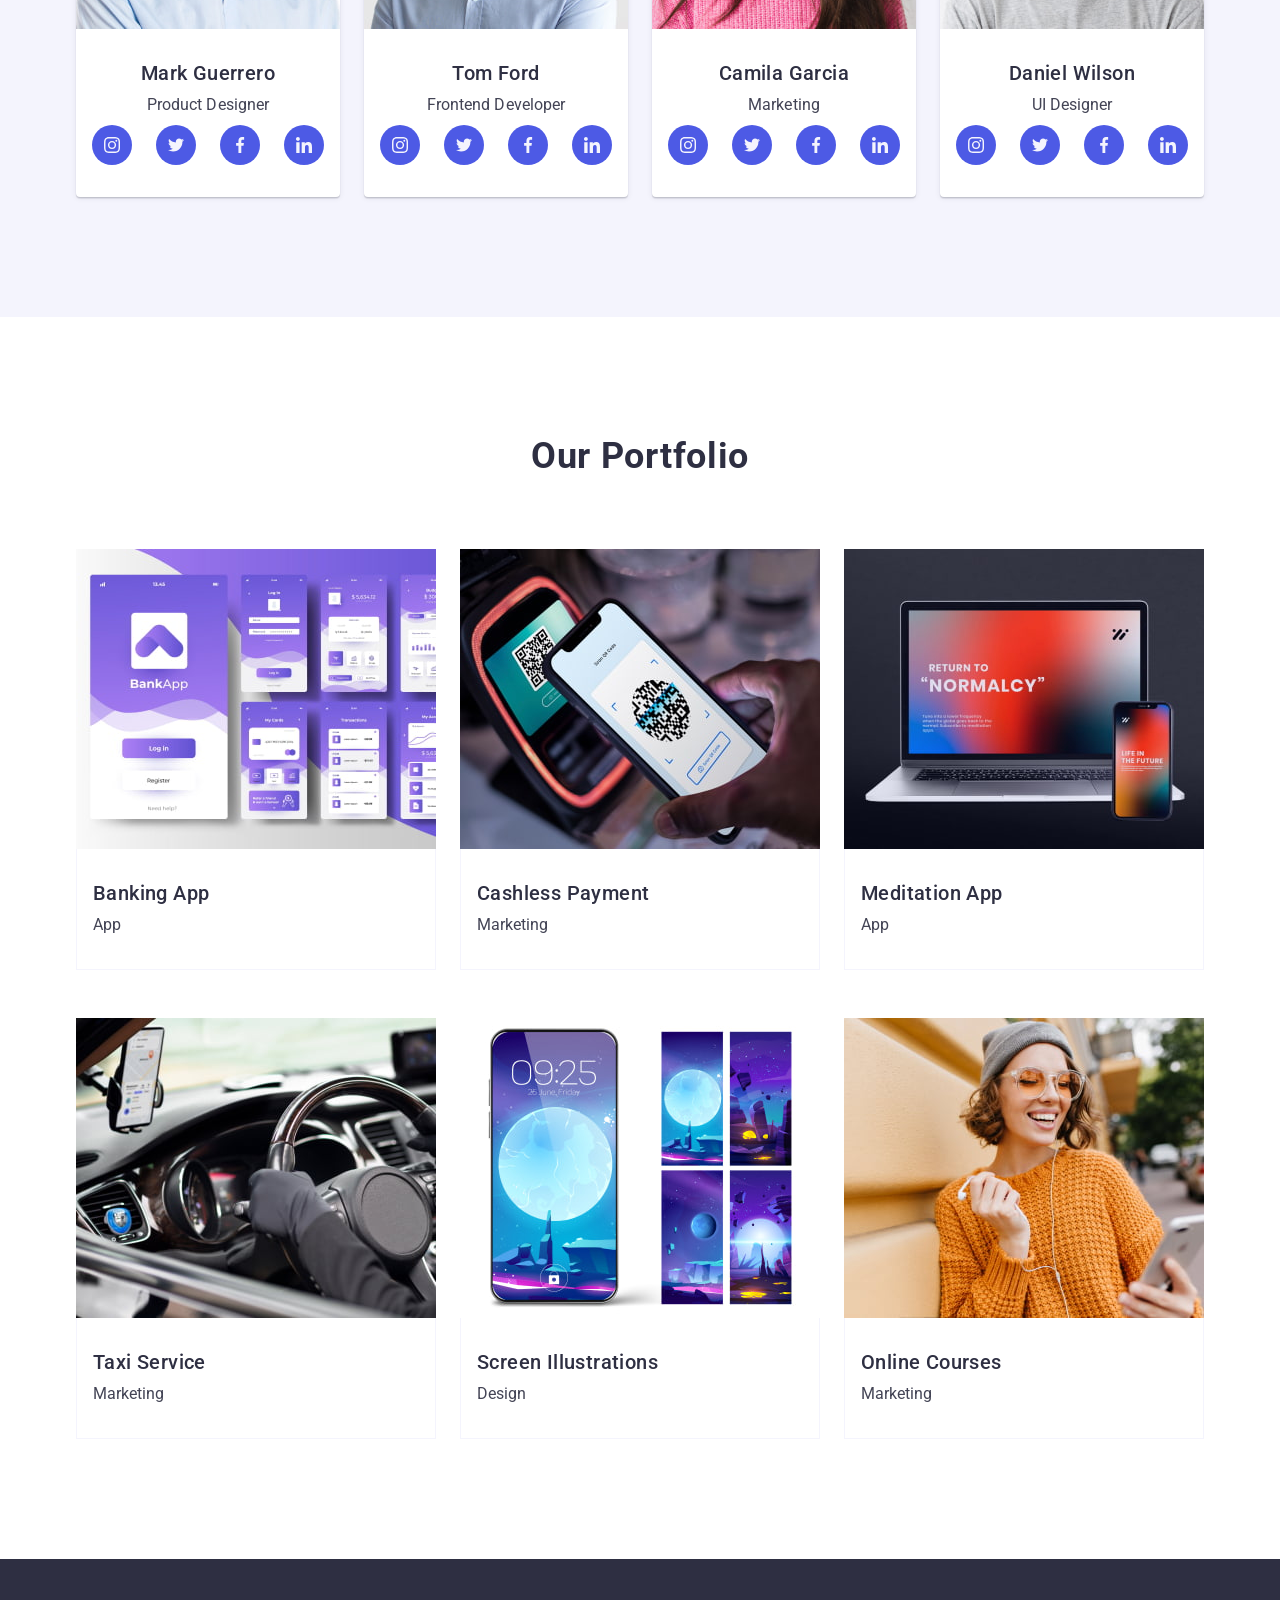
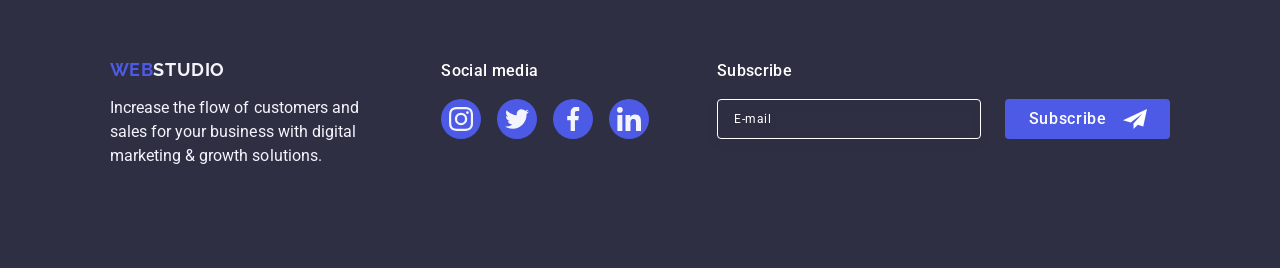
==== commit a905f901: "5" ====
--- a/index.html
+++ b/index.html
@@ -2,217 +2,194 @@
 <html lang="en">
   <head>
     <meta charset="UTF-8" />
-    <meta http-equiv="X-UA-Compatible" content="IE=edge" />
     <meta name="viewport" content="width=device-width, initial-scale=1.0" />
-    <meta name="description" content="WEBSTUDIO landingpage" />
-    <!-- FONTY i STYLE-->
+    <title>WebStudio</title>
+    <link rel="preconnect" href="https://fonts.googleapis.com" />
+    <link rel="preconnect" href="https://fonts.gstatic.com" />
+    <link
+      href="https://fonts.googleapis.com/css2?family=Raleway:wght@700&family=Roboto:wght@400;500;700&display=swap"
+      rel="stylesheet"
+    />
     <link
       rel="stylesheet"
       href="https://cdn.jsdelivr.net/npm/modern-normalize@2.0.0/modern-normalize.min.css"
     />
-    <link rel="preconnect" href="https://fonts.googleapis.com" />
-    <link rel="preconnect" href="https://fonts.gstatic.com" crossorigin />
-    <link
-      href="https://fonts.googleapis.com/css2?family=Raleway:wght@800&family=Roboto:wght@400;500;700;900&display=swap"
-      rel="stylesheet"
-    />
     <link rel="stylesheet" href="./css/styles.css" />
-    <title>WEBSTUDIO</title>
   </head>
-
   <body>
-    <!-- ====== HEADER ============================================== -->
-    <header>
-      <div class="container header-main">
-        <nav class="header-cont-nav">
-          <a href="./index.html" class="header-cont-nav-logo"
-            >Web<span class="accent">Studio</span></a
+    <header class="head-site">
+      <div class="container head-block">
+        <nav class="navigation-site">
+          <a class="logo" href="./index.html"
+            >Web<span class="logo-decoration">Studio</span></a
           >
-          <ul class="header-cont-nav-menu list">
-            <li><a href="./index.html" class="nav-link current">Studio</a></li>
-            <li><a href="" class="nav-link">Portfolio</a></li>
-            <li><a href="" class="nav-link">Contacts</a></li>
+          <ul class="navigation-list item-navigation">
+            <li class="navigation-item">
+              <a class="link-decoration site-link active" href="./index.html"
+                >Studio</a
+              >
+            </li>
+            <li class="navigation-item">
+              <a class="link-decoration site-link" href="">Portfolio</a>
+            </li>
+            <li class="navigation-item">
+              <a class="link-decoration site-link" href="">Contacts</a>
+            </li>
           </ul>
         </nav>
-
-        <!-- =========== CONTACTS / ADDRESS =============================== -->
-        <address class="address-cont">
-          <ul class="address-list list">
+        <button class="mobile-btn" type="button" data-mobile-open>
+          <svg class="icon-mobile" width="24" height="24">
+            <use href="./images/icons.svg#burger-icon"></use>
+          </svg>
+        </button>
+        <address class="contact">
+          <ul class="items-decoration contact-site">
             <li>
-              <a href="mailto:info@devstudio.com" class="address-link"
+              <a class="link-decoration" href="mailto:info@devstudio.com"
                 >info@devstudio.com</a
               >
             </li>
             <li>
-              <a href="tel:+110001111111" class="address-link"
+              <a class="link-decoration" href="tel:+110001111111"
                 >+11 (000) 111-11-11</a
               >
             </li>
           </ul>
         </address>
-
-        <!-- ============BURGER MENU ============= -->
-        <button type="submit" class="burger-button" data-menu-open>
-          <svg class="burger-icon" width="24" height="24">
-            <use href="./images/icons.svg#icon-solid-menu"></use>
-          </svg>
-        </button>
-        <div class="burger-menu is-hidden" data-menu>
-          <button
-            type="submit"
-            class="close-btn burger-close-btn"
-            data-menu-close
-          >
-            <svg class="close-icon" width="8" height="8">
-              <use href="./images/icons.svg#icon-close"></use>
+      </div>
+
+      <div class="mobile-menu" data-mobile>
+        <div class="container thumb-mobile">
+          <button class="mobile-close" type="button" data-mobile-close>
+            <svg class="icon-mobile" width="8" height="8">
+              <use href="./images/icons.svg#close"></use>
             </svg>
           </button>
 
-          <!-- burger navigation  -->
-          <nav class="burger-nav-menu">
-            <ul class="burger-menu-list list">
-              <li class="burger-item">
-                <a href="./index.html" class="link-burg nav-link">Studio</a>
-              </li>
-              <li class="burger-item">
-                <a href="#portfolio" class="link-burg nav-link">Portfolio</a>
-              </li>
-              <li class="burger-item">
-                <a href="#contacts" class="link-burg nav-link">Contacts</a>
-              </li>
-            </ul>
-          </nav>
+          <ul class="mobile-list">
+            <li>
+              <a class="nav-mobile active" href="./index.html">Studio</a>
+            </li>
+            <li>
+              <a class="nav-mobile" href="">Portfolio</a>
+            </li>
+            <li>
+              <a class="nav-mobile" href="">Contacts</a>
+            </li>
+          </ul>
           <address>
-            <ul class="address-burger-list list">
+            <ul class="mobile-address">
               <li>
-                <a href="mailto:info@devstudio.com" class="address-link"
+                <a
+                  class="mobile-link-address active"
+                  href="mailto:info@devstudio.com"
                   >info@devstudio.com</a
                 >
               </li>
               <li>
-                <a href="tel:+110001111111" class="address-link"
+                <a class="mobile-link-address" href="tel:+110001111111"
                   >+11 (000) 111-11-11</a
                 >
               </li>
             </ul>
           </address>
-
-          <!-- ==== burger social media ====================  -->
-          <ul class="burger-links-list list">
-            <li class="social-links-list-item">
-              <a
-                href="https://www.instagram.com"
-                target="_blank"
-                class="burger-link"
-              >
-                <svg class="icon-footer" width="24" height="24">
-                  <use href="./images/icons.svg#icon-instagram"></use>
+          <ul class="social-list">
+            <li class="social-item">
+              <a class="social-link" href="https://www.instagram.com/">
+                <svg class="icon" width="24" height="24">
+                  <use href="./images/icons.svg#instagram"></use>
                 </svg>
               </a>
             </li>
-            <li class="social-links-list-item">
-              <a
-                href="https://www.twitter.com"
-                target="_blank"
-                class="burger-link"
-                ><svg class="icon-footer" width="24" height="24">
-                  <use href="./images/icons.svg#icon-twitter"></use>
+            <li class="social-item">
+              <a class="social-link" href="https://twitter.com/">
+                <svg class="icon" width="24" height="24">
+                  <use href="./images/icons.svg#twitter"></use>
                 </svg>
               </a>
             </li>
-            <li class="social-links-list-item">
-              <a
-                href="https://www.facebook.com"
-                target="_blank"
-                class="burger-link"
-                ><svg class="icon-footer" width="24" height="24">
-                  <use href="./images/icons.svg#icon-facebook"></use>
-                  </svg></a>
-            </li>
-            <li class="social-links-list-item">
-              <a
-                href="https://www.linkedin.com"
-                target="_blank"
-                class="burger-link"
-                ><svg class="icon-footer" width="24" height="24">
-                  <use href="./images/icons.svg#icon-linkedin"></use></svg></a>
+            <li class="social-item">
+              <a class="social-link" href="https://www.facebook.com/">
+                <svg class="icon" width="24" height="24">
+                  <use href="./images/icons.svg#facebook"></use>
+                </svg>
+              </a>
+            </li>
+            <li class="social-item">
+              <a class="social-link" href="https://www.linkedin.com/">
+                <svg class="icon" width="24" height="24">
+                  <use href="./images/icons.svg#linkedin"></use>
+                </svg>
+              </a>
             </li>
           </ul>
         </div>
       </div>
     </header>
+
     <main>
-      <!-- =================================== HERO SECTION (1)===================================-->
-      <section class="first-section">
-        <div class="container">
-          <h1 class="order-request-title">
-            Effective Solutions for Your Business
+      <!------------- Hero section ------------->
+      <section class="hero">
+        <div class="container thum-hero">
+          <h1 class="hero-title">
+            Effective Solutions <br />
+            for Your Business
           </h1>
-          <button
-            type="button"
-            class="order-request-button button"
-            data-modal-open
-          >
+          <button class="main-btn" type="button" data-modal-open>
             Order Service
           </button>
         </div>
       </section>
-      <!-- =================================== DESCRIPTION SECTION (2) ===================================-->
-      <section class="section-descr section">
-        <div class="container">
-          <h2 class="visually-hidden">Key Values</h2>
-          <ul class="descrip-list list">
-            <!-- STRATEGY  -->
-            <li class="descrip-list-feature">
-              <div class="feature-icon">
+
+      <!------------- Benefits section ------------->
+      <section class="section">
+        <div class="container thumb-benefit">
+          <h2 class="visually-hidden">Our benefits</h2>
+          <ul class="general-list">
+            <li class="benefit-item">
+              <div class="benefits-icon">
                 <svg width="64" height="64">
-                  <use href="./images/icons.svg#icon-antenna-1"></use>
-                </svg>
-              </div>
-              <h3 class="descrip-list-title">Strategy</h3>
-              <p class="descrip-list-text">
+                  <use href="./images/icons.svg#antenna"></use>
+                </svg>
+              </div>
+              <h3 class="general-title">Strategy</h3>
+              <p class="general-text">
                 Our goal is to identify the business problem to walk away with
                 the perfect and creative solution.
               </p>
             </li>
-
-            <!-- PUNCTUALITY  -->
-            <li class="descrip-list-feature">
-              <div class="feature-icon">
+            <li class="benefit-item">
+              <div class="benefits-icon">
                 <svg width="64" height="64">
-                  <use href="./images/icons.svg#icon-clock-1"></use>
-                </svg>
-              </div>
-              <h3 class="descrip-list-title">Punctuality</h3>
-              <p class="descrip-list-text">
+                  <use href="./images/icons.svg#clock"></use>
+                </svg>
+              </div>
+              <h3 class="general-title">Punctuality</h3>
+              <p class="general-text">
                 Bring the key message to the brand's audience for the best price
                 within the shortest possible time.
               </p>
             </li>
-
-            <!-- DILIGENCE  -->
-            <li class="descrip-list-feature">
-              <div class="feature-icon">
+            <li class="benefit-item">
+              <div class="benefits-icon">
                 <svg width="64" height="64">
-                  <use href="./images/icons.svg#icon-diagram-1"></use>
-                </svg>
-              </div>
-              <h3 class="descrip-list-title">Diligence</h3>
-              <p class="descrip-list-text">
+                  <use href="./images/icons.svg#diagram"></use>
+                </svg>
+              </div>
+              <h3 class="general-title">Diligence</h3>
+              <p class="general-text">
                 Research and confirm brands that present the strongest digital
                 growth opportunities and minimize risk.
               </p>
             </li>
-
-            <!-- TECHNOLOGIES  -->
-            <li class="descrip-list-feature">
-              <div class="feature-icon">
+            <li class="benefit-item">
+              <div class="benefits-icon">
                 <svg width="64" height="64">
-                  <use href="./images/icons.svg#icon-astronaut-1"></use>
-                </svg>
-              </div>
-              <h3 class="descrip-list-title">Technologies</h3>
-              <p class="descrip-list-text">
+                  <use href="./images/icons.svg#astronaut"></use>
+                </svg>
+              </div>
+              <h3 class="general-title">Technologies</h3>
+              <p class="general-text">
                 Design practice focused on digital experiences. We bring forth a
                 deep passion for problem-solving.
               </p>
@@ -220,232 +197,179 @@
           </ul>
         </div>
       </section>
-      <!-- =================================================================== -->
-
-      <!-- ==================  OUR TEAM SECTION ================================== -->
-      <section class="section-team section">
+
+      <!------------- Our Team ------------->
+      <section class="team section">
         <div class="container">
-          <h2 class="ourteam-cont-title">Our Team</h2>
-          <ul class="ourteam-list list">
-            <!-- MARK GUERRERO  -->
-            <li class="ourteam-list-card">
+          <h2 class="main-title">Our Team</h2>
+          <ul class="general-list">
+            <li class="team-item">
               <img
-                srcset="
-                  ./images/img-our-team/mark-guerrero-mob-x2.jpg,
-                  ./images/img-our-team/mark-guerrero.jpg
-                "
-                src="./images/img-our-team/mark-guerrero.jpg"
-                alt="Photo of Mark Guerrero"
+                srcset="./images/photo1@2x.jpg 2x"
+                src="./images/photo1.jpg"
+                alt="photo"
                 width="264"
               />
-              <div class="ourteam-list-card-text">
-                <h3 class="ourteam-list-name">Mark Guerrero</h3>
-                <p class="ourteam-list-rank">Product Designer</p>
-                <ul class="social-links-list list">
-                  <li class="social-links-list-item">
-                    <a
-                      href="https://www.instagram.com"
-                      target="_blank"
-                      class="social-link"
-                      ><svg class="icon" width="16" height="16">
-                        <use
-                          href="./images/icons.svg#icon-instagram"
-                        ></use></svg></a>
-                  </li>
-                  <li class="social-links-list-item">
-                    <a
-                      href="https://www.twitter.com"
-                      target="_blank"
-                      class="social-link"
-                      ><svg class="icon" width="16" height="16">
-                        <use href="./images/icons.svg#icon-twitter"></use>
-                      </svg>
-                    </a>
-                  </li>
-                  <li class="social-links-list-item">
-                    <a
-                      href="https://www.facebook.com"
-                      target="_blank"
-                      class="social-link"
-                      ><svg class="icon" width="16" height="16">
-                        <use href="./images/icons.svg#icon-facebook"></use></svg></a>
-                  </li>
-                  <li class="social-links-list-item">
-                    <a
-                      href="https://www.linkedin.com"
-                      target="_blank"
-                      class="social-link"
-                      ><svg class="icon" width="16" height="16">
-                        <use href="./images/icons.svg#icon-linkedin"></use></svg></a>
+              <div class="team-info">
+                <h3 class="general-title">Mark Guerrero</h3>
+                <p class="general-text">Product Designer</p>
+                <ul class="social-list">
+                  <li class="social-item">
+                    <a class="social-link" href="https://www.instagram.com/">
+                      <svg class="icon" width="16" height="16">
+                        <use href="./images/icons.svg#instagram"></use>
+                      </svg>
+                    </a>
+                  </li>
+                  <li class="social-item">
+                    <a class="social-link" href="https://twitter.com/">
+                      <svg class="icon" width="16" height="16">
+                        <use href="./images/icons.svg#twitter"></use>
+                      </svg>
+                    </a>
+                  </li>
+                  <li class="social-item">
+                    <a class="social-link" href="https://www.facebook.com/">
+                      <svg class="icon" width="16" height="16">
+                        <use href="./images/icons.svg#facebook"></use>
+                      </svg>
+                    </a>
+                  </li>
+                  <li class="social-item">
+                    <a class="social-link" href="https://www.linkedin.com/">
+                      <svg class="icon" width="16" height="16">
+                        <use href="./images/icons.svg#linkedin"></use>
+                      </svg>
+                    </a>
                   </li>
                 </ul>
               </div>
             </li>
 
-            <!-- TOM FORD  -->
-            <li class="ourteam-list-card">
+            <li class="team-item">
               <img
-                srcset="
-                  ./images/img-our-team/tom-ford-mob-x2.jpg,
-                  ./images/img-our-team/tom-ford.jpg
-                "
-                src="./images/img-our-team/tom-ford.jpg"
-                alt="Photo of Tom Ford"
+                srcset="./images/photo2@2x.jpg 2x"
+                src="./images/photo2.jpg"
+                alt="photo"
                 width="264"
               />
-              <div class="ourteam-list-card-text">
-                <h3 class="ourteam-list-name">Tom Ford</h3>
-                <p class="ourteam-list-rank">Frontend Developer</p>
-                <ul class="social-links-list list">
-                  <li class="social-links-list-item">
-                    <a
-                      href="https://www.instagram.com"
-                      target="_blank"
-                      class="social-link"
-                      ><svg class="icon" width="16" height="16">
-                        <use
-                          href="./images/icons.svg#icon-instagram"
-                        ></use></svg></a>
-                  </li>
-                  <li class="social-links-list-item">
-                    <a
-                      href="https://www.twitter.com"
-                      target="_blank"
-                      class="social-link"
-                      ><svg class="icon" width="16" height="16">
-                        <use href="./images/icons.svg#icon-twitter"></use>
-                      </svg>
-                    </a>
-                  </li>
-                  <li class="social-links-list-item">
-                    <a
-                      href="https://www.facebook.com"
-                      target="_blank"
-                      class="social-link"
-                      ><svg class="icon" width="16" height="16">
-                        <use href="./images/icons.svg#icon-facebook"></use></svg></a>
-                  </li>
-                  <li class="social-links-list-item">
-                    <a
-                      href="https://www.linkedin.com"
-                      target="_blank"
-                      class="social-link"
-                      ><svg class="icon" width="16" height="16">
-                        <use href="./images/icons.svg#icon-linkedin"></use></svg></a>
+              <div class="team-info">
+                <h3 class="general-title">Tom Ford</h3>
+                <p class="general-text">Frontend Developer</p>
+                <ul class="social-list">
+                  <li class="social-item">
+                    <a class="social-link" href="https://www.instagram.com/">
+                      <svg class="icon" width="16" height="16">
+                        <use href="./images/icons.svg#instagram"></use>
+                      </svg>
+                    </a>
+                  </li>
+                  <li class="social-item">
+                    <a class="social-link" href="https://twitter.com/">
+                      <svg class="icon" width="16" height="16">
+                        <use href="./images/icons.svg#twitter"></use>
+                      </svg>
+                    </a>
+                  </li>
+                  <li class="social-item">
+                    <a class="social-link" href="https://www.facebook.com/">
+                      <svg class="icon" width="16" height="16">
+                        <use href="./images/icons.svg#facebook"></use>
+                      </svg>
+                    </a>
+                  </li>
+                  <li class="social-item">
+                    <a class="social-link" href="https://www.linkedin.com/">
+                      <svg class="icon" width="16" height="16">
+                        <use href="./images/icons.svg#linkedin"></use>
+                      </svg>
+                    </a>
                   </li>
                 </ul>
               </div>
             </li>
 
-            <!-- CAMILA GARCIA  -->
-            <li class="ourteam-list-card">
+            <li class="team-item">
               <img
-                srcset="
-                  ./images/img-our-team/camila-garcia-mob-x2.jpg,
-                  ./images/img-our-team/camila-garcia.jpg
-                "
-                src="./images/img-our-team/camila-garcia.jpg"
-                alt="Photo of Camila Garcia"
+                srcset="./images/photo3@2x.jpg 2x"
+                src="./images/photo3.jpg"
+                alt="photo"
                 width="264"
               />
-              <div class="ourteam-list-card-text">
-                <h3 class="ourteam-list-name">Camila Garcia</h3>
-                <p class="ourteam-list-rank">Marketing</p>
-                <ul class="social-links-list list">
-                  <li class="social-links-list-item">
-                    <a
-                      href="https://www.instagram.com"
-                      target="_blank"
-                      class="social-link"
-                      ><svg class="icon" width="16" height="16">
-                        <use
-                          href="./images/icons.svg#icon-instagram"
-                        ></use>
-                      </svg></a>
-                  </li>
-                  <li class="social-links-list-item">
-                    <a
-                      href="https://www.twitter.com"
-                      target="_blank"
-                      class="social-link"
-                      ><svg class="icon" width="16" height="16">
-                        <use href="./images/icons.svg#icon-twitter"></use>
-                      </svg>
-                    </a>
-                  </li>
-                  <li class="social-links-list-item">
-                    <a
-                      href="https://www.facebook.com"
-                      target="_blank"
-                      class="social-link"
-                      ><svg class="icon" width="16" height="16">
-                        <use href="./images/icons.svg#icon-facebook"></use>
-                        </svg></a>
-                  </li>
-                  <li class="social-links-list-item">
-                    <a
-                      href="https://www.linkedin.com"
-                      target="_blank"
-                      class="social-link"
-                      ><svg class="icon" width="16" height="16">
-                        <use href="./images/icons.svg#icon-linkedin"></use>
-                      </svg></a>
+              <div class="team-info">
+                <h3 class="general-title">Camila Garcia</h3>
+                <p class="general-text">Marketing</p>
+                <ul class="social-list">
+                  <li class="social-item">
+                    <a class="social-link" href="https://www.instagram.com/">
+                      <svg class="icon" width="16" height="16">
+                        <use href="./images/icons.svg#instagram"></use>
+                      </svg>
+                    </a>
+                  </li>
+                  <li class="social-item">
+                    <a class="social-link" href="https://twitter.com/">
+                      <svg class="icon" width="16" height="16">
+                        <use href="./images/icons.svg#twitter"></use>
+                      </svg>
+                    </a>
+                  </li>
+                  <li class="social-item">
+                    <a class="social-link" href="https://www.facebook.com/">
+                      <svg class="icon" width="16" height="16">
+                        <use href="./images/icons.svg#facebook"></use>
+                      </svg>
+                    </a>
+                  </li>
+                  <li class="social-item">
+                    <a class="social-link" href="https://www.linkedin.com/">
+                      <svg class="icon" width="16" height="16">
+                        <use href="./images/icons.svg#linkedin"></use>
+                      </svg>
+                    </a>
                   </li>
                 </ul>
               </div>
             </li>
 
-            <!-- DANIEL WILSON  -->
-            <li class="ourteam-list-card">
+            <li class="team-item">
               <img
-                srcset="
-                  ./images/img-our-team/daniel-wilson-mob-x2.jpg,
-                  ./images/img-our-team/daniel-wilson.jpg
-                "
-                src="./images/img-our-team/daniel-wilson.jpg"
-                alt="Photo of Daniel Wilson"
+                srcset="./images/photo4@2x.jpg 2x"
+                src="./images/photo4.jpg"
+                alt="photo"
                 width="264"
               />
-              <div class="ourteam-list-card-text">
-                <h3 class="ourteam-list-name">Daniel Wilson</h3>
-                <p class="ourteam-list-rank">UI Designer</p>
-                <ul class="social-links-list list">
-                  <li class="social-links-list-item">
-                    <a
-                      href="https://www.instagram.com"
-                      target="_blank"
-                      class="social-link"
-                      ><svg class="icon" width="16" height="16">
-                        <use
-                          href="./images/icons.svg#icon-instagram"
-                        ></use>
-                  </svg></a>
-                  </li>
-                  <li class="social-links-list-item">
-                    <a
-                      href="https://www.twitter.com"
-                      target="_blank"
-                      class="social-link"
-                      ><svg class="icon" width="16" height="16">
-                        <use href="./images/icons.svg#icon-twitter"></use>
-                      </svg>
-                    </a>
-                  </li>
-                  <li class="social-links-list-item">
-                    <a
-                      href="https://www.facebook.com"
-                      target="_blank"
-                      class="social-link"
-                      ><svg class="icon" width="16" height="16">
-                        <use href="./images/icons.svg#icon-facebook"></use></svg></a>
-                  </li>
-                  <li class="social-links-list-item">
-                    <a
-                      href="https://www.linkedin.com"
-                      target="_blank"
-                      class="social-link"
-                      ><svg class="icon" width="16" height="16">
-                        <use href="./images/icons.svg#icon-linkedin"></use></svg></a>
+              <div class="team-info">
+                <h3 class="general-title">Daniel Wilson</h3>
+                <p class="general-text">UI Designer</p>
+                <ul class="social-list">
+                  <li class="social-item">
+                    <a class="social-link" href="https://www.instagram.com/">
+                      <svg class="icon" width="16" height="16">
+                        <use href="./images/icons.svg#instagram"></use>
+                      </svg>
+                    </a>
+                  </li>
+                  <li class="social-item">
+                    <a class="social-link" href="https://twitter.com/">
+                      <svg class="icon" width="16" height="16">
+                        <use href="./images/icons.svg#twitter"></use>
+                      </svg>
+                    </a>
+                  </li>
+                  <li class="social-item">
+                    <a class="social-link" href="https://www.facebook.com/">
+                      <svg class="icon" width="16" height="16">
+                        <use href="./images/icons.svg#facebook"></use>
+                      </svg>
+                    </a>
+                  </li>
+                  <li class="social-item">
+                    <a class="social-link" href="https://www.linkedin.com/">
+                      <svg class="icon" width="16" height="16">
+                        <use href="./images/icons.svg#linkedin"></use>
+                      </svg>
+                    </a>
                   </li>
                 </ul>
               </div>
@@ -453,512 +377,432 @@
           </ul>
         </div>
       </section>
-      <!-- ======================================================================= -->
-
-      <!-- ===============  OUR PORTFOLIO SECTION ================================== -->
-      <section class="section-portfolio section" id="portfolio">
-        <div class="container portfolio">
-          <h2 class="portfolio-cont-title">Our Portfolio</h2>
-          <ul class="portfolio-list list">
-            <!-- BANK APPL  -->
-            <li class="portfolio-list-card">
-              <div class="portfolio-img-cont">
-                <img
-                  srcset="
-                    ./images/img-portfolio/banking-app.jpg,
-                    ./images/img-portfolio/banking-app-mobile.jpg,
-                    ./images/img-portfolio/banking-app-mobile-x2.jpg
-                  "
-                  src="./images/img-portfolio/banking-app.jpg"
-                  alt="Banking applications"
-                  width="360"
-                  class="portfolio-image"
-                />
-                <p class="overlay">
+
+      <!------------- Our Portfolio ------------->
+      <section class="section">
+        <div class="container">
+          <h2 class="main-title">Our Portfolio</h2>
+          <ul class="general-list portfolio-list">
+            <li class="portfolio-item">
+              <div class="portfolio-box">
+                <picture>
+                  <source
+                    srcset="
+                      ./images/picture1-desktop.jpg    1x,
+                      ./images/picture1-desktop@2x.jpg 2x
+                    "
+                    media="(min-width: 1158px)"
+                  />
+                  <source
+                    srcset="
+                      ./images/picture1-tablet.jpg    1x,
+                      ./images/picture1-tablet@2x.jpg 2x
+                    "
+                    media="(min-width: 768px)"
+                  />
+                  <source
+                    srcset="
+                      ./images/picture1-mobile.jpg    1x,
+                      ./images/picture1-mobile@2x.jpg 2x
+                    "
+                    media="(max-width: 767px)"
+                  />
+                  <img
+                    src="./images/picture1-desktop.jpg"
+                    alt="application design"
+                    width="360"
+                  />
+                </picture>
+
+                <p class="general-text overlay">
                   14 Stylish and User-Friendly App Design Concepts · Task
                   Manager App · Calorie Tracker App · Exotic Fruit Ecommerce App
                   · Cloud Storage App
                 </p>
-                <div class="portfolio-list-card-descr">
-                  <h3 class="portfolio-list-card-title">Banking App</h3>
-                  <p class="portfolio-list-card-text">App</p>
-                </div>
-              </div>
-            </li>
-
-            <!-- Cashless-payment -->
-            <li class="portfolio-list-card">
-              <div class="portfolio-img-cont">
-                <img
-                  srcset="
-                    ./images/img-portfolio/cashless-payment.jpg,
-                    ./images/img-portfolio/cashless-mobile.jpg,
-                    ./images/img-portfolio/cashless-mobile-mobile-x2.jpg
-                  "
-                  src="./images/img-portfolio/cashless-payment.jpg"
-                  alt="Cashless-payment"
-                  width="360"
-                  class="portfolio-image"
-                />
-                <p class="overlay">
+              </div>
+              <div class="portfolio-info">
+                <h3 class="general-title">Banking App</h3>
+                <p class="general-text">App</p>
+              </div>
+            </li>
+
+            <li class="portfolio-item">
+              <div class="portfolio-box">
+                <picture>
+                  <source
+                    srcset="
+                      ./images/picture2-desktop.jpg    1x,
+                      ./images/picture2-desktop@2x.jpg 2x
+                    "
+                    media="(min-width: 1158px)"
+                  />
+                  <source
+                    srcset="
+                      ./images/picture2-tablet.jpg    1x,
+                      ./images/picture2-tablet@2x.jpg 2x
+                    "
+                    media="(min-width: 768px)"
+                  />
+                  <source
+                    srcset="
+                      ./images/picture2-mobile.jpg    1x,
+                      ./images/picture2-mobile@2x.jpg 2x
+                    "
+                    media="(max-width: 767px)"
+                  />
+                  <img
+                    src="./images/picture2-desktop.jpg"
+                    alt="payment by qr code"
+                    width="360"
+                  />
+                </picture>
+
+                <p class="general-text overlay">
                   14 Stylish and User-Friendly App Design Concepts · Task
                   Manager App · Calorie Tracker App · Exotic Fruit Ecommerce App
                   · Cloud Storage App
                 </p>
-                <div class="portfolio-list-card-descr">
-                  <h3 class="portfolio-list-card-title">Cashless Payment</h3>
-                  <p class="portfolio-list-card-text">Marketing</p>
-                </div>
-              </div>
-            </li>
-
-            <!-- meditation-app -->
-            <li class="portfolio-list-card">
-              <div class="portfolio-img-cont">
-                <img
-                  srcset="
-                    ./images/img-portfolio/meditation-app.jpg,
-                    ./images/img-portfolio/meditation-app-mobile.jpg,
-                    ./images/img-portfolio/meditation-app-mobile-x2.jpg
-                  "
-                  src="./images/img-portfolio/meditation-app.jpg"
-                  alt="Meditation applications"
-                  width="360"
-                  class="portfolio-image"
-                />
-                <p class="overlay">
+              </div>
+              <div class="portfolio-info">
+                <h3 class="general-title">Cashless Payment</h3>
+                <p class="general-text">Marketing</p>
+              </div>
+            </li>
+
+            <li class="portfolio-item">
+              <div class="portfolio-box">
+                <picture>
+                  <source
+                    srcset="
+                      ./images/picture3-desktop.jpg    1x,
+                      ./images/picture3-desktop@2x.jpg 2x
+                    "
+                    media="(min-width: 1158px)"
+                  />
+                  <source
+                    srcset="
+                      ./images/picture3-tablet.jpg    1x,
+                      ./images/picture3-tablet@2x.jpg 2x
+                    "
+                    media="(min-width: 768px)"
+                  />
+                  <source
+                    srcset="
+                      ./images/picture3-mobile.jpg    1x,
+                      ./images/picture3-mobile@2x.jpg 2x
+                    "
+                    media="(max-width: 767px)"
+                  />
+                  <img
+                    src="./images/picture3-desktop.jpg"
+                    alt="main page of the site"
+                    width="360"
+                  />
+                </picture>
+
+                <p class="general-text overlay">
                   14 Stylish and User-Friendly App Design Concepts · Task
                   Manager App · Calorie Tracker App · Exotic Fruit Ecommerce App
                   · Cloud Storage App
                 </p>
-                <div class="portfolio-list-card-descr">
-                  <h3 class="portfolio-list-card-title">Meditation App</h3>
-                  <p class="portfolio-list-card-text">App</p>
-                </div>
-              </div>
-            </li>
-
-            <!-- TAXI SERVICE  -->
-            <li class="portfolio-list-card">
-              <div class="portfolio-img-cont">
-                <img
-                  srcset="
-                    ./images/img-portfolio/taxi-service.jpg,
-                    ./images/img-portfolio/taxi-service-mobile.jpg,
-                    ./images/img-portfolio/taxi-service-mobile-x2.jpg
-                  "
-                  src="./images/img-portfolio/taxi-service.jpg"
-                  alt="Taxi Service"
-                  width="360"
-                  class="portfolio-image"
-                />
-                <p class="overlay">
+              </div>
+              <div class="portfolio-info">
+                <h3 class="general-title">Meditation App</h3>
+                <p class="general-text">App</p>
+              </div>
+            </li>
+
+            <li class="portfolio-item">
+              <div class="portfolio-box">
+                <picture>
+                  <source
+                    srcset="
+                      ./images/picture4-desktop.jpg    1x,
+                      ./images/picture4-desktop@2x.jpg 2x
+                    "
+                    media="(min-width: 1158px)"
+                  />
+                  <source
+                    srcset="
+                      ./images/picture4-tablet.jpg    1x,
+                      ./images/picture4-tablet@2x.jpg 2x
+                    "
+                    media="(min-width: 768px)"
+                  />
+                  <source
+                    srcset="
+                      ./images/picture4-mobile.jpg    1x,
+                      ./images/picture4-mobile@2x.jpg 2x
+                    "
+                    media="(max-width: 767px)"
+                  />
+                  <img
+                    src="./images/picture4-desktop.jpg"
+                    alt="the person behind the wheel"
+                    width="360"
+                  />
+                </picture>
+
+                <p class="general-text overlay">
                   14 Stylish and User-Friendly App Design Concepts · Task
                   Manager App · Calorie Tracker App · Exotic Fruit Ecommerce App
                   · Cloud Storage App
                 </p>
-                <div class="portfolio-list-card-descr">
-                  <h3 class="portfolio-list-card-title">Taxi Service</h3>
-                  <p class="portfolio-list-card-text">Marketing</p>
-                </div>
-              </div>
-            </li>
-
-            <!-- SCREEN Illustrations -->
-            <li class="portfolio-list-card">
-              <div class="portfolio-img-cont">
-                <img
-                  srcset="
-                    ./images/img-portfolio/screen-illustrations.jpg,
-                    ./images/img-portfolio/screen-illustrat.jpg,
-                    ./images/img-portfolio/screen-illustrations-x2.jpg
-                  "
-                  src="./images/img-portfolio/screen-illustrations.jpg"
-                  alt="Screen illustrations"
-                  width="360"
-                  class="portfolio-image"
-                />
-                <p class="overlay">
+              </div>
+              <div class="portfolio-info">
+                <h3 class="general-title">Taxi Service</h3>
+                <p class="general-text">Marketing</p>
+              </div>
+            </li>
+
+            <li class="portfolio-item">
+              <div class="portfolio-box">
+                <picture>
+                  <source
+                    srcset="
+                      ./images/picture5-desktop.jpg    1x,
+                      ./images/picture5-desktop@2x.jpg 2x
+                    "
+                    media="(min-width: 1158px)"
+                  />
+                  <source
+                    srcset="
+                      ./images/picture5-tablet.jpg    1x,
+                      ./images/picture5-tablet@2x.jpg 2x
+                    "
+                    media="(min-width: 768px)"
+                  />
+                  <source
+                    srcset="
+                      ./images/picture5-mobile.jpg    1x,
+                      ./images/picture5-mobile@2x.jpg 2x
+                    "
+                    media="(max-width: 767px)"
+                  />
+                  <img
+                    src="./images/picture5-desktop.jpg"
+                    alt="application design"
+                    width="360"
+                  />
+                </picture>
+
+                <p class="general-text overlay">
                   14 Stylish and User-Friendly App Design Concepts · Task
                   Manager App · Calorie Tracker App · Exotic Fruit Ecommerce App
                   · Cloud Storage App
                 </p>
-                <div class="portfolio-list-card-descr">
-                  <h3 class="portfolio-list-card-title">
-                    Screen Illustrations
-                  </h3>
-                  <p class="portfolio-list-card-text">Design</p>
-                </div>
-              </div>
-            </li>
-
-            <!-- ONLINE COURSES  -->
-            <li class="portfolio-list-card">
-              <div class="portfolio-img-cont">
-                <img
-                  srcset="
-                    ./images/img-portfolio/online-courses.jpg,
-                    ./images/img-portfolio/online-cursos-mobile.jpg,
-                    ./images/img-portfolio/online-cursos-mobile-x2.jpg
-                  "
-                  src="./images/img-portfolio/online-courses.jpg"
-                  alt="Online Courses"
-                  width="360"
-                  class="portfolio-image"
-                />
-                <p class="overlay">
+              </div>
+              <div class="portfolio-info">
+                <h3 class="general-title">Screen Illustrations</h3>
+                <p class="general-text">Design</p>
+              </div>
+            </li>
+
+            <li class="portfolio-item">
+              <div class="portfolio-box">
+                <picture>
+                  <source
+                    srcset="
+                      ./images/picture6-desktop.jpg    1x,
+                      ./images/picture6-desktop@2x.jpg 2x
+                    "
+                    media="(min-width: 1158px)"
+                  />
+                  <source
+                    srcset="
+                      ./images/picture6-tablet.jpg    1x,
+                      ./images/picture6-tablet@2x.jpg 2x
+                    "
+                    media="(min-width: 768px)"
+                  />
+                  <source
+                    srcset="
+                      ./images/picture6-mobile.jpg    1x,
+                      ./images/picture6-mobile@2x.jpg 2x
+                    "
+                    media="(max-width: 767px)"
+                  />
+                  <img
+                    src="./images/picture6-desktop.jpg"
+                    alt="the girl in orange"
+                    width="360"
+                  />
+                </picture>
+
+                <p class="general-text overlay">
                   14 Stylish and User-Friendly App Design Concepts · Task
                   Manager App · Calorie Tracker App · Exotic Fruit Ecommerce App
                   · Cloud Storage App
                 </p>
-                <div class="portfolio-list-card-descr">
-                  <h3 class="portfolio-list-card-title">Online Courses</h3>
-                  <p class="portfolio-list-card-text">Marketing</p>
-                </div>
+              </div>
+              <div class="portfolio-info">
+                <h3 class="general-title">Online Courses</h3>
+                <p class="general-text">Marketing</p>
               </div>
             </li>
           </ul>
-          <!-- ================================================================================= -->
-          <!--========================================== SWIPER SLIDER ==================== -->
-          <!-- Slider main container -->
-          <div class="swiper">
-            <!-- Additional required wrapper -->
-            <div class="swiper-wrapper">
-              <!-- Slides -->
-              <div class="swiper-slide">
-                <div class="portfolio-img-cont slider-image-container">
-                  <img
-                    srcset="
-                      ./images/img-portfolio/banking-app.jpg,
-                      ./images/img-portfolio/banking-app-mobile.jpg,
-                      ./images/img-portfolio/banking-app-mobile-x2.jpg
-                    "
-                    src="./images/img-portfolio/banking-app.jpg"
-                    alt="Banking applications"
-                    width="360"
-                    class="portfolio-image slider-image"
-                  />
-                  <p class="overlay">
-                    14 Stylish and User-Friendly App Design Concepts · Task
-                    Manager App · Calorie Tracker App · Exotic Fruit Ecommerce
-                    App · Cloud Storage App
-                  </p>
-                  <div class="portfolio-list-card-descr slider-text">
-                    <h3 class="portfolio-list-card-title">Banking App</h3>
-                    <p class="portfolio-list-card-text">App</p>
-                  </div>
-                </div>
-              </div>
-              <div class="swiper-slide">
-                <div class="portfolio-img-cont slider-image-container">
-                  <img
-                    srcset="
-                      ./images/img-portfolio/cashless-payment.jpg,
-                      ./images/img-portfolio/cashless-mobile.jpg,
-                      ./images/img-portfolio/cashless-mobile-mobile-x2.jpg
-                    "
-                    src="./images/img-portfolio/cashless-payment.jpg"
-                    alt="Cashless-payment"
-                    width="360"
-                    class="portfolio-image"
-                  />
-                  <p class="overlay">
-                    14 Stylish and User-Friendly App Design Concepts · Task
-                    Manager App · Calorie Tracker App · Exotic Fruit Ecommerce
-                    App · Cloud Storage App
-                  </p>
-                  <div class="portfolio-list-card-descr">
-                    <h3 class="portfolio-list-card-title">Cashless Payment</h3>
-                    <p class="portfolio-list-card-text">Marketing</p>
-                  </div>
-                </div>
-              </div>
-              <div class="swiper-slide">
-                <div class="portfolio-img-cont slider-image-container">
-                  <img
-                    srcset="
-                      ./images/img-portfolio/meditation-app.jpg,
-                      ./images/img-portfolio/meditation-app-mobile.jpg,
-                      ./images/img-portfolio/meditation-app-mobile-x2.jpg
-                    "
-                    src="./images/img-portfolio/meditation-app.jpg"
-                    alt="Meditation applications"
-                    width="360"
-                    class="portfolio-image"
-                  />
-                  <p class="overlay">
-                    14 Stylish and User-Friendly App Design Concepts · Task
-                    Manager App · Calorie Tracker App · Exotic Fruit Ecommerce
-                    App · Cloud Storage App
-                  </p>
-                  <div class="portfolio-list-card-descr">
-                    <h3 class="portfolio-list-card-title">Meditation App</h3>
-                    <p class="portfolio-list-card-text">App</p>
-                  </div>
-                </div>
-              </div>
-              <div class="swiper-slide">
-                <div class="portfolio-img-cont slider-image-container">
-                  <img
-                    srcset="
-                      ./images/img-portfolio/taxi-service.jpg,
-                      ./images/img-portfolio/taxi-service-mobile.jpg,
-                      ./images/img-portfolio/taxi-service-mobile-x2.jpg
-                    "
-                    src="./images/img-portfolio/taxi-service.jpg"
-                    alt="Taxi Service"
-                    width="360"
-                    class="portfolio-image"
-                  />
-                  <p class="overlay">
-                    14 Stylish and User-Friendly App Design Concepts · Task
-                    Manager App · Calorie Tracker App · Exotic Fruit Ecommerce
-                    App · Cloud Storage App
-                  </p>
-                  <div class="portfolio-list-card-descr">
-                    <h3 class="portfolio-list-card-title">Taxi Service</h3>
-                    <p class="portfolio-list-card-text">Marketing</p>
-                  </div>
-                </div>
-              </div>
-              <div class="swiper-slide">
-                <div class="portfolio-img-cont">
-                  <img
-                    srcset="
-                      ./images/img-portfolio/screen-illustrations.jpg,
-                      ./images/img-portfolio/screen-illustrat.jpg,
-                      ./images/img-portfolio/screen-illustrations-x2.jpg
-                    "
-                    src="./images/img-portfolio/screen-illustrations.jpg"
-                    alt="Screen illustrations"
-                    width="360"
-                    class="portfolio-image"
-                  />
-                  <p class="overlay">
-                    14 Stylish and User-Friendly App Design Concepts · Task
-                    Manager App · Calorie Tracker App · Exotic Fruit Ecommerce
-                    App · Cloud Storage App
-                  </p>
-                  <div class="portfolio-list-card-descr">
-                    <h3 class="portfolio-list-card-title">
-                      Screen Illustrations
-                    </h3>
-                    <p class="portfolio-list-card-text">Design</p>
-                  </div>
-                </div>
-              </div>
-              <div class="swiper-slide">
-                <div class="portfolio-img-cont slider-image-container">
-                  <img
-                    srcset="
-                      ./images/img-portfolio/online-courses.jpg,
-                      ./images/img-portfolio/online-cursos-mobile.jpg,
-                      ./images/img-portfolio/online-cursos-mobile-x2.jpg
-                    "
-                    src="./images/img-portfolio/online-courses.jpg"
-                    alt="Online Courses"
-                    width="360"
-                    class="portfolio-image"
-                  />
-                  <p class="overlay">
-                    14 Stylish and User-Friendly App Design Concepts · Task
-                    Manager App · Calorie Tracker App · Exotic Fruit Ecommerce
-                    App · Cloud Storage App
-                  </p>
-                  <div class="portfolio-list-card-descr">
-                    <h3 class="portfolio-list-card-title">Online Courses</h3>
-                    <p class="portfolio-list-card-text">Marketing</p>
-                  </div>
-                </div>
-              </div>
-            </div>
-            <!-- If we need pagination -->
-            <div class="swiper-pagination"></div>
-          </div>
-          <!-- =========================== ///// SLIDER ================================================= -->
         </div>
       </section>
-      <!-- ================================================================================ -->
     </main>
 
-    <!-- =====================  FOOTER ==================================================== -->
-    <footer class="footer-section section" id="contacts">
-      <div class="container">
-        <div class="footer-logo-cont">
-          <a href="./index.html" class="footer-logo"
-            >Web<span class="accent-footer">Studio</span></a
+    <footer class="site-bootom">
+      <div class="container bootom-blocks">
+        <div class="logo-block">
+          <a class="logo-bootom" href="./index.html"
+            >Web<span class="logo-decoration">Studio</span></a
           >
-          <p class="footer-text">
+          <p class="general-text">
             Increase the flow of customers and sales for your business with
             digital marketing & growth solutions.
           </p>
         </div>
 
-        <!--================ FOOTER SOCIAL MEDIA ================= -->
-        <div class="footer-social-media">
-          <p class="social-media-text">Social media</p>
-          <ul class="social-links-list-footer list">
-            <li class="social-links-list-item">
-              <a
-                href="https://www.instagram.com"
-                target="_blank"
-                class="social-link-foot"
-                ><svg class="icon-footer" width="24" height="24">
-                  <use href="./images/icons.svg#icon-instagram"></use></svg></a>
-            </li>
-            <li class="social-links-list-item">
-              <a
-                href="https://www.twitter.com"
-                target="_blank"
-                class="social-link-foot"
-                ><svg class="icon-footer" width="24" height="24">
-                  <use href="./images/icons.svg#icon-twitter"></use>
+        <div class="social-block">
+          <p class="text-bootom">Social media</p>
+          <ul class="social-list">
+            <li class="social-item">
+              <a class="social-link" href="https://www.instagram.com/">
+                <svg class="icon" width="24" height="24">
+                  <use href="./images/icons.svg#instagram"></use>
                 </svg>
               </a>
             </li>
-            <li class="social-links-list-item">
-              <a
-                href="https://www.facebook.com"
-                target="_blank"
-                class="social-link-foot"
-                ><svg class="icon-footer" width="24" height="24">
-                  <use href="./images/icons.svg#icon-facebook"></use></svg></a>
-            </li>
-            <li class="social-links-list-item">
-              <a
-                href="https://www.linkedin.com"
-                target="_blank"
-                class="social-link-foot"
-                ><svg class="icon-footer" width="24" height="24">
-                  <use href="./images/icons.svg#icon-linkedin"></use></svg></a>
+            <li class="social-item">
+              <a class="social-link" href="https://twitter.com/">
+                <svg class="icon" width="24" height="24">
+                  <use href="./images/icons.svg#twitter"></use>
+                </svg>
+              </a>
+            </li>
+            <li class="social-item">
+              <a class="social-link" href="https://www.facebook.com/">
+                <svg class="icon" width="24" height="24">
+                  <use href="./images/icons.svg#facebook"></use>
+                </svg>
+              </a>
+            </li>
+            <li class="social-item">
+              <a class="social-link" href="https://www.linkedin.com/">
+                <svg class="icon" width="24" height="24">
+                  <use href="./images/icons.svg#linkedin"></use>
+                </svg>
+              </a>
             </li>
           </ul>
         </div>
 
-        <!-- SUBSCRIBE SECTION  -->
-        <div class="subscribe-container">
-          <p class="subscribe-title">Subscribe</p>
-          <form>
-            <div class="input-btn-block">
+        <div class="subscribe-block">
+          <p class="text-bootom">Subscribe</p>
+          <form class="subscribe-form">
+            <label class="subscribe-label">
               <input
+                name="user-email"
+                class="subscribe-input"
                 type="email"
-                id="email-for-subscribe"
-                name="email-for-subscribe"
-                class="input-subscribe"
                 placeholder="E-mail"
-                required
               />
-              <button type="submit" class="subscribe-button button">
-                Subscribe
-                <svg class="telegram-icon" width="24" height="24">
-                  <use href="./images/icons.svg#icon-telegram"></use>
-                </svg>
-              </button>
-            </div>
+            </label>
+            <button class="subscribe-btn" type="submit">
+              Subscribe
+              <svg class="subscribe-icon" width="24" height="24">
+                <use href="./images/icons.svg#subscribe"></use>
+              </svg>
+            </button>
           </form>
         </div>
       </div>
     </footer>
-    <!-- ================= / FOOTER ================================================ -->
-
-    <!--========================= ORDER REQUEST FORM  ======================-->
-    <div class="backdrop is-hidden" data-modal>
-      <div class="form-container">
-        <button type="button" class="close-btn" data-modal-close>
-          <svg class="close-icon" width="8" height="8">
-            <use href="./images/icons.svg#icon-close"></use>
+
+    <!-- Modal window -->
+    <div class="backdrop is-open" data-modal>
+      <div class="modal">
+        <button class="modal-close" type="button" data-modal-close>
+          <svg class="close-modal" width="8" height="8">
+            <use href="./images/icons.svg#close"></use>
           </svg>
         </button>
-        <p class="form-title">Leave your contacts and we will call you back</p>
+        <p class="modal-title">Leave your contacts and we will call you back</p>
         <form>
-          <!-- INPUT BLOCK including Textarea -->
-          <div class="input-cont">
-            <label for="user-name" class="label-form-name">Name</label>
-            <div class="input-wrap">
+          <div class="filling-form">
+            <label class="modal-label" for="user-name"> Name </label>
+            <div class="thumb">
               <input
+                class="modal-input"
+                type="text"
+                name="user-name"
                 id="user-name"
-                name="user-name"
-                type="text"
-                class="input-area"
-                autofocus
-                required
-                pattern="^[A-Za-z\s]+$"
               />
-              <svg width="18" height="24" class="svg-form">
-                <use href="./images/icons.svg#icon-person"></use>
+              <svg class="modal-icon" width="18" height="24">
+                <use href="./images/icons.svg#person"></use>
               </svg>
             </div>
           </div>
-          <div class="input-cont">
-            <label for="user-phone" class="label-form-name">Phone</label>
-            <div class="input-wrap">
+
+          <div class="filling-form">
+            <label class="modal-label" for="user-phone"> Phone </label>
+            <div class="thumb">
               <input
+                class="modal-input"
+                type="tel"
+                name="user-phone"
                 id="user-phone"
-                name="user-phone"
-                type="tel"
-                class="input-area"
-                required
-                pattern="[0-9]{9,12}"
               />
-              <svg width="18" height="24" class="svg-form">
-                <use href="./images/icons.svg#icon-phone"></use>
+              <svg class="modal-icon" width="18" height="24">
+                <use href="./images/icons.svg#phone"></use>
               </svg>
             </div>
           </div>
-          <div class="input-cont">
-            <label for="user-email" class="label-form-name">Email</label>
-            <div class="input-wrap">
+
+          <div class="filling-form">
+            <label class="modal-label" for="user-email"> Email </label>
+            <div class="thumb">
               <input
+                class="modal-input"
+                type="email"
+                name="user-email"
                 id="user-email"
-                name="user-email"
-                type="email"
-                class="input-area"
-                required
               />
-              <svg width="18" height="24" class="svg-form">
-                <use href="./images/icons.svg#icon-email"></use>
+              <svg class="modal-icon" width="18" height="24">
+                <use href="./images/icons.svg#email"></use>
               </svg>
             </div>
           </div>
-          <div class="input-block">
-            <label for="user-comment" class="label-form-name">Comment</label>
+
+          <div class="comment-thumb">
+            <label class="modal-label" for="user-comment"> Comment </label>
             <textarea
-              id="user-comment"
+              class="modal-comment modal-input"
               name="user-comment"
               placeholder="Text input"
-              class="form-input"
+              id="user-comment"
             ></textarea>
           </div>
-          <!-- Checkbox and button SEND -->
-          <div class="checkbox-container">
+
+          <div class="accept">
             <input
+              class="check-input visually-hidden"
               type="checkbox"
-              id="user-privacy"
               name="user-privacy"
               value="true"
-              class="checkbox-real visually-hidden"
+              id="user-privacy"
             />
-            <label for="user-privacy" class="label-checkbox">
-              <span class="checkbox-custom">
-                <svg class="checkbox-icon" width="16" height="16">
-                  <use href="./images/icons.svg#icon-click"></use>
-                </svg> </span
-              ><span
-                >I accept the terms and conditions of the
-                <a href="" target="_blank" class="policy-link"
-                  >Privacy Policy</a
-                ></span
-              ></label
-            >
+            <label class="modal-text" for="user-privacy">
+              <span class="icon-check">
+                <svg class="check" width="10" height="8">
+                  <use href="./images/icons.svg#check"></use>
+                </svg>
+              </span>
+              <span>
+                <span>I accept the terms and conditions of the</span>
+                <a class="accent" href="#">Privacy Policy</a>
+              </span>
+            </label>
           </div>
-          <button type="submit" class="form-btn button">Send</button>
+          <button class="main-btn" type="submit">Send</button>
         </form>
       </div>
     </div>
-    <!-- ======= ORDER REQUEST FORM ==============================  -->
-    <script src="https://cdn.jsdelivr.net/npm/swiper@10/swiper-bundle.min.js"></script>
+
     <script src="./js/script.js"></script>
-    <script src="./js/modal.js"></script>
-    <script src="./js/menu.js"></script>
   </body>
 </html>
--- a/css/styles.css
+++ b/css/styles.css
@@ -1,1056 +1,1247 @@
 :root {
-  --text-color: #434455;
-  --titles-color: #2e2f42;
-  --socialmain-color: #4d5ae5;
-  --linkhover-color: #404bbf;
-  --linkfooter-color: #31d0aa;
-  --white-background-color: #fff;
-  --light-color: #f4f4fd;
-  scroll-behavior: smooth;
+    --primary-brand: #4D5AE5;
+    --pressed-state: #404BBF;
+    --dark: #2E2F42;
+    --Success: #31D0AA;
+    --text: #434455;
+    --subtle-text: #8E8F99;
+    --accent: #E7E9FC;
+    --light: #F4F4FD;
+    --modal-overlay: #2E2F42;
+    --hero-background: #2E2F42;
+    --white-background: #FFFFFF;
+    --modal-background: #FCFCFC;
 }
 
 body {
-  font-family: "Roboto", sans-serif;
-  color: var(--text-color);
-  background: var(--white-background-color);
-  width: 100%;
-}
+    font-family: 'Roboto', sans-serif;
+    color: var(--text);
+    background-color: var(--white-background);
+}
+
+button {
+    cursor: pointer;
+}
+
+input {
+    font-family: inherit;
+}
+
+ul {
+    list-style-type: none;
+    margin-top: 0;
+    margin-bottom: 0;
+    padding-left: 0;
+}
+
+a {
+    text-decoration: none;
+}
+
 h1,
 h2,
 h3,
-h4,
 p {
-  margin-top: 0;
-  margin-bottom: 0;
-}
-.list {
-  list-style-type: none;
-  padding-left: 0;
-  margin-top: 0;
-  margin-bottom: 0;
-  display: flex;
-}
-button {
-  cursor: pointer;
-}
-.button {
-  font-family: "Roboto", sans-serif;
-  font-weight: 500;
-  color: var(--white-background-color);
-  letter-spacing: 0.04em;
-  line-height: 1.5;
-  border-radius: 4px;
-  border: none;
+    margin-top: 0;
+    margin-bottom: 0;
 }
 
 img {
-  display: block;
-  max-width: 100%;
-}
-.container {
-  max-width: 1158px;
-  width: 100%;
-  margin: 0 auto;
-  padding: 0 15px;
-}
-
-/* ============================= COMMON FEATURES ====================================== */
-/*============= NAVIGATION MENU ============== */
-.nav-link {
-  color: #2e2f42;
-  text-decoration: none;
-  transition: color 250ms cubic-bezier(0.4, 0, 0.2, 1);
-  padding: 24px 0;
-  display: block;
-}
-.current {
-  position: relative;
-  color: #404bbf;
-}
-.nav-link:hover,
-.nav-link:focus {
-  color: #404bbf;
-}
-.current::after {
-  content: "";
-  position: absolute;
-  width: 100%;
-  left: 0;
-  bottom: -1px;
-  height: 4px;
-  background-color: #404bbf;
-  border-radius: 2px;
-  transition: width 250ms cubic-bezier(0.4, 0, 0.2, 1);
-}
-.address-link:hover,
-.address-link:focus {
-  color: var(--linkhover-color);
-}
-.address-link {
-  color: var(--text-color);
-  text-decoration: none;
-  letter-spacing: 0.02em;
-  transition: color 250ms cubic-bezier(0.4, 0, 0.2, 1);
-}
-
-/* ============ HERO SECTION BUTTON AND FORM================================== */
-.form-btn:hover,
-.form-btn:focus,
-.order-request-button:hover,
-.order-request-button:focus {
-  background-color: var(--linkhover-color);
-}
-.order-request-button {
-  margin: 0 auto;
-  min-width: 169px;
-}
-.form-btn,
-.order-request-button {
-  background-color: var(--socialmain-color);
-  display: block;
-  height: 56px;
-  box-shadow: 0px 4px 4px 0px rgba(0, 0, 0, 0.15);
-  transition: background-color 250ms cubic-bezier(0.4, 0, 0.2, 1);
-}
-/* ==========ORDER REQUEST FORM======================== */
-.close-icon {
-  fill: var(--titles-color);
-  transition: fill 250ms cubic-bezier(0.4, 0, 0.2, 1);
-}
-.close-btn:hover .close-icon,
-.close-btn:focus .close-icon {
-  fill: var(--white-background-color);
-}
-
-.close-btn {
-  position: absolute;
-  top: 24px;
-  right: 24px;
-  width: 24px;
-  height: 24px;
-  border-radius: 50%;
-  display: flex;
-  align-items: center;
-  justify-content: center;
-  background-color: #e7e9fc;
-  border: 1px solid rgba(0, 0, 0, 0.1);
-  padding: 0;
-  cursor: pointer;
-  transition: background-color 250ms cubic-bezier(0.4, 0, 0.2, 1),
-    border 250ms cubic-bezier(0.4, 0, 0.2, 1);
-}
-.close-btn:hover,
-.close-btn:focus {
-  background-color: var(--linkhover-color);
-  border: none;
-}
-.form-input::placeholder,
-label {
-  color: #8e8f99;
-  font-size: 12px;
-  line-height: 1.17;
-  letter-spacing: 0.04em;
-}
-.form-container {
-  position: absolute;
-  top: 25vh;
-  left: 50%;
-  transform: translate(-50%, -20%) scale(1);
-  width: 408px;
-  min-height: 584px;
-  background: #fcfcfc;
-  box-shadow: 0px 1px 1px rgba(0, 0, 0, 0.14), 0px 1px 3px rgba(0, 0, 0, 0.12),
-    0px 2px 1px rgba(0, 0, 0, 0.2);
-  border-radius: 4px;
-  padding: 72px 24px 24px 24px;
-}
-.input-block {
-  margin-bottom: 16px;
-}
-.form-input,
-.input-area {
-  width: 100%;
-  font-size: 16px;
-  line-height: 1.17;
-  letter-spacing: 0.04em;
-  color: #434455;
-  height: 40px;
-  border: 1px solid rgba(46, 47, 66, 0.4);
-  border-radius: 4px;
-  background-color: transparent;
-  padding-left: 38px;
-  outline: transparent;
-  transition: border-color 250ms cubic-bezier(0.4, 0, 0.2, 1);
-}
-.form-input {
-  height: 120px;
-  padding: 8px 16px;
-  resize: none;
-  display: block;
-}
-
-.form-input:focus,
-.input-area:focus {
-  border-color: #4d5ae5;
-}
-.svg-form:focus-within {
-  fill: var(--linkhover-color);
-}
-
-.form-title {
-  font-weight: 500;
-  font-size: 16px;
-  line-height: 1.5;
-  text-align: center;
-  letter-spacing: 0.02em;
-  color: #2e2f42;
-  margin-bottom: 16px;
-}
-.input-cont {
-  margin-bottom: 8px;
-}
-.label-form-name {
-  font-size: 12px;
-  line-height: 1.17;
-  letter-spacing: 0.04em;
-  color: #8e8f99;
-  display: block;
-  margin-bottom: 4px;
-}
-
-.backdrop {
-  background-color: rgba(46, 47, 66, 0.4);
-  position: fixed;
-  width: 100%;
-  height: 100%;
-  left: 0;
-  top: 0;
-  z-index: 1;
-  overflow-y: scroll;
-  cursor: not-allowed;
-  transition: opacity 250ms cubic-bezier(0.4, 0, 0.2, 1),
-    visibility 250ms cubic-bezier(0.4, 0, 0.2, 1);
-}
-
-.is-hidden {
-  visibility: hidden;
-  opacity: 0;
-  pointer-events: none;
-}
-
-.checkbox-real {
-  width: 0;
-  height: 0;
-  opacity: 0;
-  z-index: -1;
-  position: absolute;
-}
-
-.checkbox-icon {
-  fill: var(--white-background-color);
-}
-
-.checkbox-custom {
-  width: 16px;
-  height: 16px;
-  border: 1px solid rgba(46, 47, 66, 0.4);
-  border-radius: 2px;
-  transition: background-color 250ms cubic-bezier(0.4, 0, 0.2, 1),
-    border 250ms cubic-bezier(0.4, 0, 0.2, 1),
-    fill 250ms cubic-bezier(0.4, 0, 0.2, 1);
-  display: inline-flex;
-  align-items: center;
-  justify-content: center;
-  fill: transparent;
-  position: relative;
-  margin-right: 8px;
-}
-.checkbox-container {
-  margin-bottom: 24px;
-  position: relative;
-}
-
-.checkbox-real:checked + .label-checkbox .checkbox-custom {
-  background-color: #404bbf;
-  border: none;
-  fill: #f4f4fd;
-}
-
-.policy-link {
-  color: var(--socialmain-color);
-}
-.label-checkbox {
-  font-size: 12px;
-  line-height: 1.17;
-  letter-spacing: 0.04em;
-  color: #8e8f99;
-  display: flex;
-  align-items: center;
-}
-
-.input-wrap {
-  position: relative;
-  display: flex;
-  align-items: center;
-}
-
-.svg-form {
-  fill: #434455;
-  position: absolute;
-  left: 16px;
-  top: 50%;
-  transform: translateY(-50%);
-  transition: fill 250ms cubic-bezier(0.4, 0, 0.2, 1);
-}
-.input-wrap:focus-within .svg-form {
-  fill: rgba(77, 90, 229, 1);
-}
-.form-btn:hover,
-.form-btn:focus {
-  background-color: var(--linkhover-color);
-}
-
-.form-btn {
-  display: block;
-  margin: 0 auto;
-  min-width: 169px;
-  height: 56px;
-  font-family: "Roboto", sans-serif;
-  font-size: 16px;
-  font-weight: 500;
-  line-height: 1.5;
-  letter-spacing: 0.04em;
-  color: #fff;
-  cursor: pointer;
-  background-color: #4d5ae5;
-  border: none;
-  border-radius: 4px;
-  transition: background-color 250ms cubic-bezier(0.4, 0, 0.2, 1);
-}
-
-/* ================ / HERO SECTION &  /ORDER REQUEST FORM ====================== */
-
-/* =============visually hidden pattern  */
+    display: block;
+    max-width: 100%;
+    height: auto;
+}
+
+address {
+    font-style: normal;
+}
+
 .visually-hidden {
-  overflow: hidden;
-  position: absolute;
-  width: 1px;
-  height: 1px;
-  margin: -1px;
-  border: 0;
-  padding: 0;
-  white-space: nowrap;
-  clip-path: inset(100%);
-  clip: rect(0 0 0 0);
-}
-/* =============== ======================= */
-
-/* ================= OUR TEAM SECTION ====================== */
-.section-team {
-  background: var(--light-color);
-}
-.ourteam-cont-title {
-  color: var(--titles-color);
-  text-align: center;
-  font-size: 36px;
-  font-weight: 700;
-  text-transform: capitalize;
-  letter-spacing: 0.02em;
-  line-height: 1.11;
-  margin-bottom: 72px;
-}
-
-.ourteam-list-card-text {
-  padding: 32px 0;
-  text-align: center;
-}
-
-.ourteam-list-card {
-  border-radius: 0px 0px 4px 4px;
-  background-color: var(--white-background-color);
-  box-shadow: 0px 2px 1px 0px rgba(46, 47, 66, 0.08),
-    0px 1px 1px 0px rgba(46, 47, 66, 0.16),
-    0px 1px 6px 0px rgba(46, 47, 66, 0.08);
-}
-.ourteam-list-name {
-  color: #2e2f42;
-  font-size: 20px;
-  font-weight: 500;
-  letter-spacing: 0.02em;
-  line-height: 1.2;
-  margin-bottom: 8px;
-}
-.ourteam-list-rank {
-  letter-spacing: 0.02em;
-  margin-bottom: 8px;
-}
-/* ========================== SOCIAL LINKS===============  */
-.social-links-list {
-  list-style-type: none;
-  display: flex;
-  justify-content: center;
-  gap: 24px;
-}
-.social-link {
-  width: 100%;
-  height: 100%;
-  background-color: var(--socialmain-color);
-  border-radius: 50%;
-  display: flex;
-  align-items: center;
-  justify-content: center;
-  transition: background-color 250ms cubic-bezier(0.4, 0, 0.2, 1);
-}
-
-.social-links-list-item {
-  width: 40px;
-  height: 40px;
-}
-
-.icon {
-  fill: var(--light-color);
-}
-.social-link:focus,
-.social-link:hover {
-  background-color: var(--linkhover-color);
-  cursor: pointer;
-}
-
-/*================= OUR PORTFOLIO SECTION ================= */
-.portfolio-cont-title {
-  color: var(--titles-color);
-  font-size: 36px;
-  font-weight: 700;
-  text-transform: capitalize;
-  letter-spacing: 0.02em;
-  line-height: 1.11;
-  margin-bottom: 72px;
-  text-align: center;
-}
-.portfolio-list-card:hover {
-  box-shadow: 0px 2px 1px 0px #2e2f4214, 0px 1px 1px 0px rgba(46, 47, 66, 0.16),
-    0px 1px 6px 0px rgba(46, 47, 66, 0.08);
-  cursor: pointer;
-}
-.portfolio-list-card {
-  position: relative;
-  overflow-y: hidden;
-  transition: box-shadow 250ms cubic-bezier(0.4, 0, 0.2, 1);
-}
-.portfolio-img-cont {
-  position: relative;
-  overflow: hidden;
-}
-
-/* =================== OVERLAY FOR PORTFOLIO====================  */
-.portfolio-list-card:hover .overlay,
-.portfolio-list-card:focus .overlay {
-  transform: translateY(0);
-}
-.overlay {
-  position: absolute;
-  top: 0;
-  font-size: 16px;
-  line-height: 1.5;
-  letter-spacing: 0.02em;
-  color: var(--light-color);
-  padding: 40px 32px;
-  background-color: rgba(39, 55, 231, 0.671);
-  height: 100%;
-  width: 100%;
-  transform: translateY(100%);
-  transition: transform 250ms cubic-bezier(0.4, 0, 0.2, 1);
-}
-.overlay p {
-  margin: 40px 32px 0 32px;
-  color: var(--light-color);
-  line-height: 1.2;
-  letter-spacing: 0.02em;
-}
-.portfolio-list-card-descr {
-  background-color: var(--white-background-color);
-  padding: 32px 16px;
-  border: 1px solid #e7e9fc;
-  border-top: none;
-  position: relative;
-}
-.portfolio-list-card-title {
-  color: var(--titles-color);
-  font-size: 20px;
-  font-weight: 500;
-  letter-spacing: 0.02em;
-  line-height: 1.2;
-  margin-bottom: 8px;
-}
-.portfolio-list-card-text {
-  letter-spacing: 0.02em;
-}
-
-/* ===================   SWIPER ======================================= */
-.swiper {
-  max-width: 360px;
-}
-
-/*  =====================FOOTER ============================ */
-.footer-section {
-  background: var(--titles-color);
-  display: flex;
-  margin: 0;
-}
-.footer-section .container {
-  display: flex;
-}
-.footer-logo {
-  font-family: "Raleway", sans-serif;
-  color: var(--socialmain-color);
-  font-size: 18px;
-  font-weight: 700;
-  line-height: 1.17;
-  text-transform: uppercase;
-  text-decoration: none;
-  letter-spacing: 0.03em;
-  display: inline-block;
-  margin-bottom: 16px;
-}
-.accent-footer {
-  color: var(--light-color);
-}
-.footer-text {
-  width: 264px;
-  color: var(--light-color);
-  letter-spacing: 0.02em;
-}
-/* ============ FOOTER SOCIAL MEDIA ===============  */
-.subscribe-title,
-.social-media-text {
-  font-size: 16px;
-  color: var(--white-background-color);
-  font-weight: 500;
-  letter-spacing: 0.02em;
-  line-height: 1.5;
-  margin-bottom: 16px;
-}
-.social-links-list-footer {
-  gap: 16px;
-}
-.social-links-list-item {
-  width: 40px;
-  height: 40px;
-}
-.social-link-foot {
-  width: 100%;
-  height: 100%;
-  background-color: var(--socialmain-color);
-  border-radius: 50%;
-  display: flex;
-  align-items: center;
-  justify-content: center;
-  transition: background-color 250ms cubic-bezier(0.4, 0, 0.2, 1);
-}
-.social-link-foot:hover,
-.social-link-foot:focus {
-  background-color: var(--linkfooter-color);
-}
-.icon-footer {
-  fill: var(--light-color);
-}
-/* ===============================SUBSCRIBE SECTION FOOTER  */
-.subscribe-container {
-  display: flex;
-  flex-direction: column;
-}
-.input-btn-block {
-  display: flex;
-  justify-content: center;
-}
-.input-subscribe {
-  width: 264px;
-  height: 40px;
-  color: var(--white-background-color);
-  font-family: inherit;
-  filter: drop-shadow(0px 4px 4px rgba(0, 0, 0, 0.15));
-  outline: none;
-  background-color: transparent;
-  border-radius: 4px;
-  border: 1px solid var(--white-background-color);
-  box-shadow: 0px 4px 4px 0px rgba(0, 0, 0, 0.15);
-  padding: 8px 16px;
-  transition: border 250ms cubic-bezier(0.4, 0, 0.2, 1);
-}
-.input-subscribe:focus-within {
-  border: 1px solid var(--linkhover-color);
-}
-.input-subscribe::placeholder {
-  font-size: 12px;
-  line-height: 2;
-  color: var(--white-background-color);
-  letter-spacing: 0.04em;
-}
-.subscribe-button {
-  height: 40px;
-  background-color: var(--socialmain-color);
-  padding: 8px 24px;
-  margin: 0 auto;
-  display: inline-flex;
-  align-items: center;
-  justify-content: center;
-  transition: background-color 250ms cubic-bezier(0.4, 0, 0.2, 1);
-}
-.subscribe-button:hover,
-.subscribe-button:focus {
-  background-color: var(--linkhover-color);
-}
-.telegram-icon {
-  margin-left: 16px;
-}
-/* ==========  / FOOTER  ==============================================*/
-
-/*============= MEDIA REQUESTS FOR DIFFERNT SCREENS ============= */
-
-/* ========== FOR MOBILE VERSION 320-768 ===================== */
-@media screen and (min-width: 320px) {
-  /* ================ HEADER ==================== */
-  .section {
-    padding: 96px 0;
-  }
-
-  .header-main {
-    display: flex;
-    justify-content: space-between;
-    align-items: center;
-  }
-  .header-cont-nav-logo {
-    font-family: "Raleway", sans-serif;
-    color: var(--socialmain-color);
-    font-size: 18px;
-    font-weight: 700;
-    line-height: 1.17;
-    text-transform: uppercase;
-    text-decoration: none;
-    letter-spacing: 0.03em;
-  }
-  .accent {
-    color: var(--titles-color);
-  }
-
-  /*=============== BURGER MENU  */
-  .burger-button {
-    border: none;
-    outline: none;
-    background-color: var(--white-background-color);
-    fill: #2f2f37;
-    transition: fill 250ms ease-in-out;
-    margin-left: auto;
-    padding-top: 16px;
-    padding-bottom: 16px;
-  }
-  .burger-button:hover,
-  .burger-button:focus {
-    fill: var(--linkhover-color);
-  }
-  .burger-close-btn {
-    margin-left: auto;
-  }
-  .burger-menu {
-    position: absolute;
-    width: 100%;
-    min-height: 100%;
-    background-color: var(--white-background-color);
-    top: 0;
-    left: 0;
-    z-index: 999;
-    padding: 40px 20px;
-  }
-
-  .burger-menu-list {
-    font-size: 36px;
-    font-weight: 700;
-    text-transform: capitalize;
-    letter-spacing: 0.02em;
-    line-height: 1.11;
-    flex-direction: column;
-    row-gap: 40px;
-    padding: 0;
-    margin-bottom: 30vh;
-  }
-  .burger-menu-list .nav-link {
-    padding: 0;
-  }
-  .address-burger-list {
-    font-style: normal;
-    font-size: 20px;
-    font-weight: 500;
-    flex-direction: column;
-    gap: 24px;
-    margin-bottom: 48px;
-  }
-  .burger-links-list {
-    justify-content: center;
-    column-gap: 40px;
-  }
-
-  .burger-link {
-    width: 100%;
-    height: 100%;
-    background-color: var(--socialmain-color);
-    border-radius: 50%;
-    display: flex;
-    align-items: center;
-    justify-content: center;
-    transition: background-color 250ms cubic-bezier(0.4, 0, 0.2, 1);
-  }
-  /* HERO SECTION ============== */
-  .first-section {
-    width: 100%;
-    margin: 0 auto;
-    padding: 72px 0;
-    background-color: var(--titles-color);
-    background-image: linear-gradient(
-        rgba(46, 47, 66, 0.7),
-        rgba(46, 47, 66, 0.7)
-      ),
-      url(../images/hero.jpg);
-    background-repeat: no-repeat;
-    background-position: 50%, 50%;
-    background-size: cover;
-  }
-
-  .order-request-title {
-    width: 288px;
-    color: var(--white-background-color);
-    font-size: 36px;
-    font-weight: 700;
-    letter-spacing: 0.02em;
-    line-height: 1.07;
-    text-align: center;
-    padding: 0 40px;
-    margin: 0 auto 48px auto;
-  }
-  /* DESCRIPTION SECTION ============ */
-  .descrip-list {
-    flex-direction: column;
-    row-gap: 72px;
-  }
-  .descrip-list-feature {
-    max-width: 288px;
-    margin: 0 auto;
-  }
-  .descrip-list-title {
-    color: #2e2f42;
-    font-size: 36px;
-    font-weight: 700;
-    letter-spacing: 0.02em;
-    line-height: 1.2;
-    margin-bottom: 8px;
-    text-align: center;
-  }
-  .descrip-list-text {
-    font-size: 16px;
-    font-weight: 500;
-    letter-spacing: 0.02em;
-  }
-  .form-container {
-    width: calc(100% - 32px);
-    max-width: 408px;
-    transform: translate(-50%, -20%) scale(0.9);
-  }
-  /* OUR TEAM SECTION ============= */
-  .ourteam-list {
-    flex-direction: column;
-    justify-content: center;
-    row-gap: 72px;
-  }
-  /* PORTFOLIO SECTION  */
-  .portfolio-list {
-    flex-direction: column;
-    row-gap: 48px;
-  }
-
-  .portfolio-list-card,
-  .ourteam-list-card {
-    max-width: 100%;
-    margin: 0 auto;
-  }
-  /* FOOTER SECTION  */
-  .footer-section .container {
-    flex-direction: column;
-    row-gap: 72px;
-    align-items: center;
-  }
-  .input-btn-block {
-    flex-direction: column;
-    align-items: center;
-    row-gap: 16px;
-  }
-  .subscribe-title,
-  .social-media-text {
-    text-align: center;
-  }
-  .footer-logo-cont {
-    display: flex;
-    flex-direction: column;
-    align-items: center;
-  }
-}
-/* ============================================================================= */
-/*========= NAVIGATION MENU  for MOBILE MAX 768PX ===== */
-@media screen and (max-width: 767.98px) {
-  .portfolio .portfolio-list,
-  .address-cont,
-  .header-cont-nav-menu {
-    overflow: hidden;
     position: absolute;
     width: 1px;
     height: 1px;
     margin: -1px;
     border: 0;
     padding: 0;
+
     white-space: nowrap;
     clip-path: inset(100%);
     clip: rect(0 0 0 0);
-  }
-}
-@media screen and (max-width: 1157.98px) {
-  .feature-icon {
     overflow: hidden;
-    position: absolute;
-    width: 1px;
-    height: 1px;
-    margin: -1px;
-    border: 0;
-    padding: 0;
-    white-space: nowrap;
-    clip-path: inset(100%);
-    clip: rect(0 0 0 0);
-  }
-}
-
-/* ===================================================================== */
-
-/* FOR TABLET SCREEN 768-1158PX ==================================================== */
+}
+
+.container {
+    padding-right: 15px;
+    padding-left: 15px;
+
+    margin-left: auto;
+    margin-right: auto;
+}
+
+/* --------- Mobile site --------- */
+
+/* --------- Header and Features part --------- */
+@media screen and (max-width: 767px) {
+
+    /* --------- Header part --------- */
+
+    .logo {
+        display: block;
+
+        color: var(--primary-brand);
+        font-family: 'Raleway', sans-serif;
+        font-size: 18px;
+        font-weight: 700;
+        line-height: 1.17;
+        letter-spacing: 0.03em;
+        text-transform: uppercase;
+
+        margin-right: 76px;
+    }
+
+    .logo-decoration {
+        color: var(--dark);
+    }
+
+    .navigation-list {
+        display: none;
+    }
+
+    .contact {
+        display: none;
+    }
+
+    .head-site {
+        padding-top: 17.5px;
+        padding-bottom: 17.5px;
+    }
+
+    .head-block {
+        display: flex;
+        align-items: center;
+        justify-content: space-between;
+    }
+
+    .mobile-btn {
+        border: none;
+        background-color: transparent;
+        padding: 0;
+        height: 40px;
+    }
+
+    .icon-mobile {
+        fill: var(--dark);
+    }
+
+    .mobile-menu {
+        position: fixed;
+        width: 100%;
+        height: 100%;
+        z-index: 20;
+
+        top: 0;
+        left: 0;
+        background-color: var(--modal-background);
+
+        opacity: 0;
+        visibility: hidden;
+        pointer-events: none;
+
+        transition: opacity 250ms linear, visibility 250ms linear;
+    }
+
+    .mobile-menu.is-open {
+        opacity: 1;
+        visibility: visible;
+        pointer-events: auto;
+    }
+
+    .thumb-mobile {
+        position: relative;
+        padding-left: 16px;
+        padding-top: 72px;
+        padding-bottom: 40px;
+    }
+
+    .mobile-close {
+        position: absolute;
+        top: 24px;
+        right: 16px;
+
+        display: flex;
+        align-items: center;
+        justify-content: center;
+
+        width: 24px;
+        height: 24px;
+
+        background-color: var(--accent);
+        border-radius: 50%;
+        border: 1px solid rgba(0, 0, 0, 0.10);
+    }
+
+    .nav-mobile {
+        display: block;
+
+        color: var(--dark);
+        font-size: 36px;
+        font-weight: 700;
+        line-height: 1.11;
+        letter-spacing: 0.02em;
+        text-transform: capitalize;
+
+        margin-bottom: 40px;
+    }
+
+    .nav-mobile:hover,
+    .nav-mobile:focus {
+        color: var(--pressed-state);
+    }
+
+    .mobile-list {
+        margin-bottom: 168px;
+    }
+
+    .mobile-address {
+        margin-bottom: 48px;
+    }
+
+    .mobile-link-address {
+        display: block;
+
+        color: var(--dark);
+        font-size: 20px;
+        font-weight: 500;
+        line-height: 1.2;
+        letter-spacing: 0.02em;
+
+        margin-bottom: 24px;
+    }
+
+    .mobile-link-address:hover,
+    .mobile-link-address:focus {
+        color: var(--pressed-state);
+    }
+
+    .mobile-menu .social-list {
+        gap: 40px;
+    }
+
+    .nav-mobile.active,
+    .mobile-link-address.active {
+        color: var(--pressed-state);
+    }
+
+    /* --------- Features part --------- */
+
+
+    .benefits-icon {
+        display: none;
+    }
+
+    .thumb-benefit {
+        width: 100%;
+    }
+
+    .general-title {
+        text-align: center;
+
+        color: var(--dark);
+        font-size: 36px;
+        font-weight: 700;
+        line-height: 1.11;
+        letter-spacing: 0.02em;
+        text-transform: capitalize;
+
+        margin-bottom: 8px;
+    }
+
+    .general-text {
+        font-size: 16px;
+        font-weight: 500;
+        line-height: 1.5;
+        letter-spacing: 0.02em;
+    }
+
+    .benefit-item:not(:last-child) {
+        margin-bottom: 72px;
+    }
+}
+
+/* -------------- Hero, Team, Portfolio, Footer part ---------------- */
+@media screen and (min-width: 320px) {
+    .container {
+        width: 320px;
+    }
+
+    .section {
+        padding-top: 96px;
+        padding-bottom: 96px;
+    }
+
+    /* -------------- Hero part ---------------- */
+
+    .hero {
+        max-width: 320px;
+
+        background-color: var(--hero-background);
+        background-image: linear-gradient(rgba(46, 47, 66, 0.70),
+                rgba(46, 47, 66, 0.70)), url(../images/people-office-mobile.jpg);
+        background-repeat: no-repeat;
+        background-size: cover;
+        background-position: center;
+
+        filter: drop-shadow(0px 4px 4px rgba(0, 0, 0, 0.25));
+
+        padding-top: 72px;
+        padding-bottom: 72px;
+        margin-left: auto;
+        margin-right: auto;
+    }
+
+    /* --------- Add background-image 2x --------- */
+
+    @media screen and (min-width: 320px) and (min-resolution: 192dpi) {
+        .hero {
+            background-image: linear-gradient(rgba(46, 47, 66, 0.70),
+                    rgba(46, 47, 66, 0.70)), url(../images/people-office-mobile@2x.jpg);
+        }
+    }
+
+    .hero-title {
+
+        color: var(--white-background);
+        text-align: center;
+        font-size: 36px;
+        font-weight: 700;
+        line-height: 1.11;
+        letter-spacing: 0.02em;
+
+        margin-bottom: 72px;
+    }
+
+    .main-btn {
+        display: block;
+        min-width: 169px;
+        height: 56px;
+
+        color: var(--white-background);
+        font-size: 16px;
+        font-weight: 500;
+        line-height: 1.5;
+        letter-spacing: 0.04em;
+
+        background-color: var(--primary-brand);
+        border-radius: 4px;
+        border: none;
+        box-shadow: 0px 4px 4px 0px rgba(0, 0, 0, 0.15);
+
+        transition: background-color 250ms cubic-bezier(0.4, 0, 0.2, 1);
+
+        padding: 16px 32px;
+        margin-left: auto;
+        margin-right: auto;
+    }
+
+    .main-btn:hover,
+    .main-btn:focus {
+        background-color: var(--pressed-state);
+    }
+
+    /* -------------- Team part ---------------- */
+    .general-list {
+        display: flex;
+        flex-direction: column;
+        justify-content: center;
+        align-items: center;
+    }
+
+    .team-info .general-title {
+        color: var(--dark);
+        text-align: center;
+        font-size: 20px;
+        font-weight: 500;
+        line-height: 1.2;
+        letter-spacing: 0.02em;
+    }
+
+    .team-info .general-text {
+        font-weight: 400;
+    }
+
+    .team {
+        background-color: var(--light);
+    }
+
+    .main-title {
+        color: var(--dark);
+        text-align: center;
+        font-size: 36px;
+        font-weight: 700;
+        line-height: 1.11;
+        letter-spacing: 0.02em;
+        text-transform: capitalize;
+
+        margin-bottom: 72px;
+    }
+
+    .team-item {
+        width: 264px;
+        background-color: var(--white-background);
+        border-radius: 0px 0px 4px 4px;
+        box-shadow: 0px 2px 1px 0px rgba(46, 47, 66, 0.08), 0px 1px 1px 0px rgba(46, 47, 66, 0.16), 0px 1px 6px 0px rgba(46, 47, 66, 0.08);
+    }
+
+    .team-item:not(:last-child) {
+        margin-bottom: 72px;
+    }
+
+    .team-info {
+        display: flex;
+        flex-direction: column;
+        align-items: center;
+        padding-top: 32px;
+        padding-bottom: 32px;
+    }
+
+    .team-info .general-text {
+        margin-bottom: 8px;
+    }
+
+    .social-list {
+        display: flex;
+        justify-content: center;
+        gap: 24px;
+    }
+
+    .social-link {
+        display: flex;
+        align-items: center;
+        justify-content: center;
+        width: 40px;
+        height: 40px;
+        border-radius: 50%;
+        background-color: var(--primary-brand);
+
+        transition: background-color 250ms cubic-bezier(0.4, 0, 0.2, 1);
+    }
+
+    .team-info .social-link:hover,
+    .team-info .social-link:focus {
+        background-color: var(--pressed-state);
+    }
+
+    .icon {
+        fill: var(--light);
+    }
+
+    /* -------------- Portfolio part ---------------- */
+    .overlay {
+        display: none;
+    }
+
+    .portfolio-item {
+        background: var(--white-background);
+        box-shadow: 0px 2px 1px 0px rgba(46, 47, 66, 0.08), 0px 1px 1px 0px rgba(46, 47, 66, 0.16), 0px 1px 6px 0px rgba(46, 47, 66, 0.08);
+    }
+
+    .portfolio-item:not(:last-child) {
+        margin-bottom: 48px;
+    }
+
+    .portfolio-info {
+        padding: 32px 16px;
+        border: 1px solid var(--light);
+        border-top: none;
+    }
+
+    .portfolio-info .general-title {
+        color: var(--dark);
+        text-align-last: left;
+        font-size: 20px;
+        font-weight: 500;
+        line-height: 1.2;
+        letter-spacing: 0.02em;
+    }
+
+    .portfolio-info .general-text {
+        font-weight: 400;
+    }
+
+    /* -------------- Footer part ---------------- */
+
+    .site-bootom {
+        background-color: var(--dark);
+        padding-top: 100px;
+        padding-bottom: 100px;
+    }
+
+    .logo-block {
+        margin-left: auto;
+        margin-right: auto;
+        width: 264px;
+        margin-bottom: 72px;
+    }
+
+    .logo-bootom {
+        display: flex;
+        justify-content: center;
+
+        color: var(--primary-brand);
+        font-family: 'Raleway', sans-serif;
+        font-size: 18px;
+        font-weight: 700;
+        line-height: 1.17;
+        letter-spacing: 0.03em;
+        text-transform: uppercase;
+
+        margin-bottom: 16px;
+    }
+
+    .site-bootom .general-text {
+
+        font-weight: 400;
+        color: var(--white-background);
+    }
+
+    .site-bootom .logo-decoration {
+        color: var(--light);
+    }
+
+    .site-bootom .general-text {
+        color: var(--light);
+    }
+
+    .text-bootom {
+        color: var(--white-background);
+
+        text-align: center;
+        font-size: 16px;
+        font-weight: 500;
+        line-height: 1.5;
+        letter-spacing: 0.02em;
+
+        margin-bottom: 16px;
+    }
+
+    .social-block .social-list {
+        gap: 16px;
+        margin-bottom: 72px;
+    }
+
+    .social-block .social-link:hover,
+    .social-block .social-link:focus {
+        background-color: var(--Success);
+    }
+
+    .subscribe-form {
+        display: flex;
+        flex-wrap: wrap;
+        justify-content: center;
+    }
+
+    .subscribe-input {
+        width: 264px;
+        height: 40px;
+
+        color: var(--white-background);
+        font-size: 12px;
+        line-height: 1.5;
+        letter-spacing: 0.04em;
+        padding-left: 16px;
+
+        border-radius: 4px;
+        border: 1px solid var(--white-background);
+        filter: drop-shadow(0px 4px 4px rgba(0, 0, 0, 0.15));
+        background-color: transparent;
+        outline: none;
+
+        transition: border 250ms cubic-bezier(0.4, 0, 0.2, 1);
+
+
+        margin-bottom: 16px;
+    }
+
+    .subscribe-input::placeholder {
+        color: var(--white-background);
+    }
+
+    .subscribe-btn {
+        display: flex;
+        justify-content: center;
+        align-items: center;
+
+        min-width: 165px;
+        height: 40px;
+
+        color: var(--white-background);
+        font-size: 16px;
+        font-weight: 500;
+        line-height: 1.5;
+        letter-spacing: 0.04em;
+
+        border-radius: 4px;
+        border: none;
+        background-color: var(--primary-brand);
+
+        transition: background-color 250ms cubic-bezier(0.4, 0, 0.2, 1);
+
+        margin-left: auto;
+        margin-right: auto;
+    }
+
+    .subscribe-btn:hover,
+    .subscribe-btn:focus {
+        background-color: var(--pressed-state);
+    }
+
+    .subscribe-icon {
+        margin-left: 16px;
+    }
+}
+
+/* --------- End Mobile site --------- */
+
+
+/* --------- Tablet site --------- */
+
 @media screen and (min-width: 768px) {
-  .swiper-wrapper,
-  .swiper-slider,
-  .slider-image-container,
-  .swiper-pagination,
-  .swiper {
-    overflow: hidden;
-    position: absolute;
-    width: 1px;
-    height: 1px;
-    margin: -1px;
-    border: 0;
-    padding: 0;
-    white-space: nowrap;
-    clip-path: inset(100%);
-    clip: rect(0 0 0 0);
-  }
-
-  /* ==================================HEADER  */
-  header {
-    border-bottom: 1px solid var(--cornflower, #e7e9fc);
-    box-shadow: 0px 2px 1px rgba(46, 47, 66, 0.08),
-      0px 1px 1px rgba(46, 47, 66, 0.16), 0px 1px 6px rgba(46, 47, 66, 0.08);
-    background-color: var(--white-background-color);
-    width: 100%;
-  }
-  .header-main {
-    position: relative;
-  }
-  .header-cont-nav-logo {
-    margin-right: 120px;
-  }
-  .header-cont-nav {
-    display: flex;
-    align-items: center;
-  }
-
-  /*============== CONTACTS / ADDRESS   */
-  .address-cont {
-    width: 100%;
-    max-width: 700px;
-    display: flex;
-    justify-content: flex-end;
-  }
-
-  .address-list {
-    font-style: normal;
-    display: flex;
-    flex-direction: column;
-    row-gap: 12px;
-  }
-
-  .burger-button {
-    overflow: hidden;
-    position: absolute;
-    width: 1px;
-    height: 1px;
-    margin: -1px;
-    border: 0;
-    padding: 0;
-    white-space: nowrap;
-    clip-path: inset(100%);
-    clip: rect(0 0 0 0);
-  }
-
-  .header-cont-nav-menu {
-    font-weight: 500;
-    gap: 40px;
-  }
-  /* ===============HERO SECTION  */
-  .first-section {
-    max-width: 1440px;
-    padding: 112px 0;
-  }
-  .order-request-title {
-    width: 496px;
-    font-size: 56px;
-    padding: 0;
-  }
-  .form-container {
-    width: calc(100% - 32px);
-    max-width: 408px;
-    transform: translate(-50%, -20%) scale(1);
-  }
-  /* ========BENEFITS SECTION  */
-  .section-descr .container {
-    max-width: 736px;
-  }
-  .descrip-list {
-    flex-direction: row;
-    flex-wrap: wrap;
-    column-gap: 24px;
-    text-align: left;
-  }
-  .descrip-list-feature {
-    width: calc((100% - 24px) / 2);
-  }
-
-  /*======= OUR TEAM SECTION  */
-  .section-team .container {
-    max-width: 552px;
-  }
-  .ourteam-list {
-    flex-direction: row;
-    flex-wrap: wrap;
-    row-gap: 64px;
-    column-gap: 24px;
-  }
-  .ourteam-list-card {
-    width: calc((100% - 24px) / 2);
-  }
-
-  /* OUR PORTFOLIO SECTION  */
-  .section-portfolio .container {
-    max-width: 736px;
-  }
-  .portfolio-list-card {
-    width: calc((100% - 24px) / 2);
-  }
-  .portfolio-list {
-    flex-direction: row;
-    flex-wrap: wrap;
-    justify-content: center;
-    row-gap: 72px;
-    column-gap: 24px;
-  }
-
-  /* =================FOOTER  */
-  .footer-section {
-    padding-top: 96px;
-    padding-bottom: 96px;
-  }
-
-  .footer-section .container {
-    flex-direction: row;
-    flex-wrap: wrap;
-    column-gap: 24px;
-    justify-content: flex-start;
-    margin-left: 14%;
-  }
-  .subscribe-button {
-    margin-left: 24px;
-  }
-
-  .input-btn-block {
-    flex-direction: row;
-  }
-  .subscribe-title,
-  .social-media-text {
-    text-align: left;
-  }
-  .footer-logo-cont {
-    align-items: flex-start;
-  }
-}
-
-/* FOR DESKTOP SCREENS MORE THAN 1158PX */
+    .container {
+        width: 768px;
+    }
+
+    /* --------- Header part --------- */
+
+    .logo {
+        display: block;
+
+        color: var(--primary-brand);
+        font-family: 'Raleway', sans-serif;
+        font-size: 18px;
+        font-weight: 700;
+        line-height: 1.17;
+        letter-spacing: 0.03em;
+        text-transform: uppercase;
+
+        margin-right: 76px;
+    }
+
+    .logo-decoration {
+        color: var(--dark);
+    }
+
+    .mobile-menu {
+        display: none;
+    }
+
+    .mobile-btn {
+        display: none;
+    }
+
+    .head-site {
+        border-bottom: 1px solid var(--accent);
+        box-shadow: 0px 1px 6px 0px rgba(46, 47, 66, 0.08), 0px 1px 1px 0px rgba(46, 47, 66, 0.16), 0px 2px 1px 0px rgba(46, 47, 66, 0.08);
+    }
+
+    .head-block {
+        display: flex;
+        justify-content: space-between;
+        align-items: center;
+    }
+
+    .navigation-site {
+        display: flex;
+        align-items: center;
+    }
+
+    .navigation-list {
+        display: flex;
+        align-items: center;
+        gap: 40px;
+    }
+
+    .link-decoration {
+        color: var(--dark);
+        font-size: 16px;
+        font-weight: 500;
+        line-height: 1.5;
+        letter-spacing: 0.02em;
+
+        transition: color 250ms cubic-bezier(0.4, 0, 0.2, 1);
+    }
+
+    .site-link {
+        display: block;
+        position: relative;
+
+        padding-top: 24px;
+        padding-bottom: 24px;
+    }
+
+    .site-link.active {
+        color: var(--pressed-state);
+    }
+
+    .site-link::after {
+        position: absolute;
+        left: 0;
+        bottom: -1px;
+        width: 100%;
+        min-height: 4px;
+        border-radius: 2px;
+        content: "";
+        background-color: var(--pressed-state);
+        opacity: 0;
+
+        transition: opacity 500ms cubic-bezier(0.4, 0, 0.2, 1);
+    }
+
+    .site-link:hover::after,
+    .site-link.active::after {
+        opacity: 1;
+    }
+
+    .items-decoration .link-decoration {
+        color: var(--text);
+        font-weight: 400;
+    }
+
+    .link-decoration:hover,
+    .link-decoration:focus {
+        color: var(--pressed-state);
+    }
+
+    /* --------- Hero part --------- */
+
+    .hero {
+        max-width: 768px;
+
+        background-color: var(--hero-background);
+        background-image: linear-gradient(rgba(46, 47, 66, 0.70),
+                rgba(46, 47, 66, 0.70)),
+            url(../images/people-office-tablet.jpg);
+        background-repeat: no-repeat;
+        background-size: cover;
+        background-position: center;
+        filter: drop-shadow(0px 4px 4px rgba(0, 0, 0, 0.25));
+
+        padding-top: 112px;
+        padding-bottom: 112px;
+        margin-right: auto;
+        margin-left: auto;
+    }
+
+    /* --------- Add background-image 2x --------- */
+
+    @media screen and (min-width: 768px) and (min-resolution: 192dpi) {
+        .hero {
+            background-image: linear-gradient(rgba(46, 47, 66, 0.70),
+                    rgba(46, 47, 66, 0.70)), url(../images/people-office-tablet@2x.jpg);
+        }
+    }
+
+    .hero-title {
+        max-width: 496px;
+
+        color: var(--white-background);
+        text-align: center;
+        font-size: 56px;
+        font-weight: 700;
+        line-height: 1.07;
+        letter-spacing: 0.02em;
+
+        margin-right: auto;
+        margin-left: auto;
+        margin-bottom: 36px;
+    }
+
+    .main-btn {
+        display: block;
+        min-width: 169px;
+        height: 56px;
+
+        color: var(--white-background);
+        font-size: 16px;
+        font-weight: 500;
+        line-height: 1.5;
+        letter-spacing: 0.04em;
+
+        background-color: var(--primary-brand);
+        border-radius: 4px;
+        border: none;
+        box-shadow: 0px 4px 4px 0px rgba(0, 0, 0, 0.15);
+
+        transition: background-color 250ms cubic-bezier(0.4, 0, 0.2, 1);
+
+        padding: 16px 32px;
+        margin-right: auto;
+        margin-left: auto;
+    }
+
+    .main-btn:hover,
+    .main-btn:focus {
+        background-color: var(--pressed-state);
+    }
+
+    /* --------- Features part --------- */
+
+    .benefits-icon {
+        display: none;
+    }
+
+    .general-list {
+        display: flex;
+        flex-wrap: wrap;
+        gap: 24px;
+        row-gap: 72px;
+    }
+
+    .benefit-item {
+        flex-basis: calc((100% - 24px) / 2);
+    }
+
+    .general-title {
+        color: var(--dark);
+
+        font-size: 36px;
+        font-weight: 700;
+        line-height: 1.11;
+        letter-spacing: 0.02em;
+        text-transform: capitalize;
+
+        margin-bottom: 8px;
+    }
+
+    .general-text {
+        font-size: 16px;
+        font-weight: 500;
+        line-height: 1.5;
+        letter-spacing: 0.02em;
+    }
+
+    /* --------- Our Team part --------- */
+
+    .general-list {
+        flex-direction: row;
+        justify-content: center;
+        row-gap: 64px;
+    }
+
+    .team-item:not(:last-child) {
+        margin-bottom: 0;
+    }
+
+    /* --------- Portfolio part --------- */
+
+    .portfolio-list {
+        flex-wrap: wrap;
+        row-gap: 48px;
+    }
+
+    .portfolio-item:not(:last-child) {
+        margin-bottom: 0;
+    }
+
+    .portfolio-item {
+        width: calc((100% - 24px) / 2);
+    }
+
+    /* --------- Footer part --------- */
+
+    .bootom-blocks {
+        display: flex;
+        flex-wrap: wrap;
+
+        padding-left: 108px;
+    }
+
+    .logo-block {
+        margin-left: 0;
+        margin-right: 24px;
+    }
+
+    .logo-bootom {
+        display: flex;
+        justify-content: start;
+    }
+
+    .social-block {
+        width: 208px;
+    }
+
+    .text-bootom {
+        text-align: left;
+    }
+
+    .subscribe-form {
+        display: flex;
+        gap: 24px;
+    }
+}
+
+/* --------- End Tablet site --------- */
+
+
+/* --------- Desktop site --------- */
+
 @media screen and (min-width: 1158px) {
-  .feature-icon {
-    display: flex;
-    align-items: center;
-    justify-content: center;
-    height: 112px;
-    background-color: #f4f4fd;
-    border-radius: 4px;
-    margin-bottom: 8px;
-    border: 1px solid var(--lightslate, #8e8f99);
-  }
-  .address-list {
-    flex-direction: row;
-    column-gap: 40px;
-  }
-  .first-section {
-    padding: 188px 0;
-  }
-  .section {
-    padding: 120px 0;
-  }
-  .section-portfolio .container,
-  .section-team .container,
-  .section-descr .container {
-    max-width: 1158px;
-  }
-  .ourteam-list-card,
-  .descrip-list-feature {
-    width: calc((100% - 24px * 3) / 4);
-  }
-  .descrip-list-title {
-    font-size: 20px;
-    font-weight: 500;
-    text-align: left;
-  }
-  .descrip-list-text {
-    font-weight: 400;
-  }
-  .portfolio-list-card {
-    width: calc((100% - 24px * 2) / 3);
-  }
-  .portfolio-list {
-    row-gap: 48px;
-  }
-  .footer-section {
-    padding: 100px 0;
-  }
-  .footer-section .container {
-    margin: 0 auto;
-    flex-wrap: nowrap;
-    gap: 0;
-  }
-  .footer-social-media {
-    margin-left: 120px;
-    margin-right: 80px;
-  }
-}
-@media (min-device-pixel-ratio: 2),
-  (min-resolution: 192dpi),
-  (min-resolution: 2dppx) {
-  .first-section {
-    background-image: linear-gradient(
-        rgba(46, 47, 66, 0.7),
-        rgba(46, 47, 66, 0.7)
-      ),
-      url(../images/hero-x2.jpg);
-  }
-}
-/* ========================================================================== */
+    .container {
+        width: 1158px;
+    }
+
+    .section {
+        padding-top: 120px;
+        padding-bottom: 120px;
+    }
+
+    /* --------- Header part --------- */
+
+    .contact-site {
+        display: flex;
+        gap: 40px;
+    }
+
+    /* --------- Hero part --------- */
+
+    .hero {
+        max-width: 1440px;
+        background-image: linear-gradient(rgba(46, 47, 66, 0.70),
+                rgba(46, 47, 66, 0.70)), url(../images/people-office.jpg);
+
+        padding-top: 188px;
+        padding-bottom: 188px;
+    }
+
+    /* --------- Add background-image 2x --------- */
+
+    @media screen and (min-width: 1158px) and (min-resolution: 192dpi) {
+        .hero {
+            background-image: linear-gradient(rgba(46, 47, 66, 0.70),
+                    rgba(46, 47, 66, 0.70)), url(../images/people-office-desktop@2x.jpg);
+        }
+    }
+
+    .hero-title {
+        margin-bottom: 48px;
+    }
+
+    /* --------- Features part --------- */
+
+    .benefit-item {
+        flex-basis: calc((100% - 72px) / 4);
+    }
+
+    .benefits-icon {
+        display: flex;
+        align-items: center;
+        justify-content: center;
+        height: 112px;
+        border-radius: 4px;
+        border: 1px solid var(--subtle-text);
+        background-color: var(--light);
+        margin-bottom: 8px;
+    }
+
+    .general-title {
+        font-size: 20px;
+        font-weight: 500;
+        line-height: 1.2;
+    }
+
+    .general-text {
+        font-weight: 400;
+        letter-spacing: 0.002em;
+    }
+
+    /* --------- Team part --------- */
+
+    .general-list {
+        flex-wrap: nowrap;
+    }
+
+    /* --------- Portfolio part --------- */
+
+    .general-list.portfolio-list {
+        flex-wrap: wrap;
+    }
+
+    .portfolio-item {
+        width: calc((100% - 48px) / 3);
+        box-shadow: none;
+        border: none;
+        transition: box-shadow 250ms cubic-bezier(0.4, 0, 0.2, 1);
+    }
+
+    .portfolio-item:hover,
+    .portfolio-item:focus {
+        box-shadow: 0px 1px 6px rgba(46, 47, 66, 0.08),
+            0px 1px 1px rgba(46, 47, 66, 0.16),
+            0px 2px 1px rgba(46, 47, 66, 0.08);
+        transform: translateY(0%);
+    }
+
+    .portfolio-box {
+        position: relative;
+        overflow: hidden;
+    }
+
+    .overlay {
+        display: block;
+
+        position: absolute;
+        width: 100%;
+        height: 100%;
+        background-color: var(--primary-brand);
+        top: 0;
+        left: 0;
+
+        transform: translateY(100%);
+        transition: transform 250ms ease-in-out;
+    }
+
+    .portfolio-item:hover .overlay {
+        transform: translateY(0);
+    }
+
+    .portfolio-box .general-text {
+        color: var(--light);
+        padding: 40px 32px;
+
+        transition: transform 250ms cubic-bezier(0.4, 0, 0.2, 1);
+    }
+
+    /* --------- Footer part --------- */
+    .bootom-blocks {
+        display: flex;
+        justify-content: space-around;
+
+        padding-left: 15px;
+    }
+
+    .logo-block {
+        margin: 0;
+    }
+
+    .social-block .social-list {
+        margin-bottom: 0;
+    }
+}
+
+/* --------- End Desktop site --------- */
+
+
+/* --------- Modal window --------- */
+
+@media screen and (min-width: 320px) {
+    .backdrop {
+        position: fixed;
+        top: 0;
+        left: 0;
+        width: 100%;
+        height: 100%;
+        z-index: 10;
+        background-color: rgba(46, 47, 66, 0.40);
+
+        opacity: 1;
+        transition: opacity 250ms cubic-bezier(0.4, 0, 0.2, 1), visibility 250ms cubic-bezier(0.4, 0, 0.2, 1);
+    }
+
+    .backdrop.is-open {
+        opacity: 0;
+        visibility: hidden;
+        pointer-events: none;
+    }
+
+    .modal {
+        position: absolute;
+        top: 50%;
+        left: 50%;
+        width: 288px;
+        min-height: 584px;
+
+        transform: translate(-50%, -50%) scale(1);
+
+        border-radius: 4px;
+        background-color: var(--modal-background);
+        box-shadow: 0px 1px 1px rgba(0, 0, 0, 0.14), 0px 1px 3px rgba(0, 0, 0, 0.12), 0px 2px 1px rgba(0, 0, 0, 0.2);
+
+        transition: transform 250ms cubic-bezier(0.4, 0, 0.2, 1);
+
+        padding: 72px 24px 24px 24px;
+    }
+
+    .modal-close {
+        position: absolute;
+        top: 24px;
+        right: 24px;
+        width: 24px;
+        height: 24px;
+
+        display: flex;
+        justify-content: center;
+        align-items: center;
+
+        background-color: var(--accent);
+        border-radius: 50%;
+        border: 1px solid rgba(0, 0, 0, 0.10);
+
+        padding: 0;
+
+        transition: background-color 250ms cubic-bezier(0.4, 0, 0.2, 1), border 250ms cubic-bezier(0.4, 0, 0.2, 1);
+    }
+
+    .close-modal {
+        transition: fill 250ms cubic-bezier(0.4, 0, 0.2, 1);
+    }
+
+    .modal-close:hover,
+    .modal-close:focus {
+        fill: var(--white-background);
+        background-color: var(--pressed-state);
+        border: none;
+    }
+
+    .modal-title {
+        color: var(--dark);
+        text-align: center;
+        font-size: 16px;
+        font-weight: 500;
+        line-height: 1.5;
+        letter-spacing: 0.02em;
+
+        margin-bottom: 16px;
+    }
+
+    .filling-form {
+        margin-bottom: 8px;
+    }
+
+    .modal-label {
+        margin-bottom: 8px;
+
+        color: var(--subtle-text);
+        font-size: 12px;
+        line-height: 1.17;
+        letter-spacing: 0.04em;
+
+        display: block;
+        margin-bottom: 4px;
+    }
+
+    .thumb {
+        position: relative;
+    }
+
+    .modal-input {
+        width: 100%;
+        height: 40px;
+        border-radius: 4px;
+        border: 1px solid rgba(46, 47, 66, 0.40);
+        background-color: transparent;
+        outline: transparent;
+
+        transition: border 250ms cubic-bezier(0.4, 0, 0.2, 1);
+
+        transition: border-color 250ms cubic-bezier(0.4, 0, 0.2, 1);
+
+        padding-left: 38px
+    }
+
+    .modal-input:focus {
+        border: 1px solid var(--primary-brand);
+    }
+
+    .modal-icon {
+        position: absolute;
+        top: 50%;
+        left: 16px;
+        width: 18px;
+        height: 24px;
+
+        transform: translateY(-50%);
+
+        transition: fill 250ms cubic-bezier(0.4, 0, 0.2, 1);
+    }
+
+    .modal-input:focus+.modal-icon {
+        fill: var(--primary-brand);
+    }
+
+    .comment-thumb {
+        margin-bottom: 16px
+    }
+
+    .modal-comment {
+        resize: none;
+        height: 120px;
+        font-size: 12px;
+        line-height: 1.17;
+        letter-spacing: 0.04em;
+        color: rgba(46, 47, 66, 0.4);
+
+        padding: 8px 16px;
+
+        transition: border-color 250ms cubic-bezier(0.4, 0, 0.2, 1);
+    }
+
+    .modal-comment:focus {
+        border-color: var(--primary-brand);
+    }
+
+    .modal-comment.modal-input {
+        padding: 8px 16px;
+    }
+
+    .accept {
+        position: relative;
+        margin-bottom: 24px;
+    }
+
+    .modal-text {
+        display: flex;
+        align-items: center;
+        color: var(--subtle-text);
+        font-size: 12px;
+        line-height: 1.17;
+        letter-spacing: 0.04em;
+    }
+
+    .icon-check {
+        display: flex;
+        align-items: center;
+        justify-content: center;
+
+        fill: transparent;
+
+        width: 16px;
+        height: 16px;
+        border-radius: 2px;
+        border: 1px solid rgba(46, 47, 66, 0.40);
+
+        transition: background-color 250ms cubic-bezier(0.4, 0, 0.2, 1), border 250ms cubic-bezier(0.4, 0, 0.2, 1), fill 250ms cubic-bezier(0.4, 0, 0.2, 1);
+
+        margin-right: 8px;
+    }
+
+    .check {
+        width: 10px;
+        height: 8px;
+    }
+
+    .check-input:checked+.modal-text .icon-check {
+        background-color: var(--pressed-state);
+        border: none;
+        fill: var(--light);
+    }
+
+    .accent {
+        color: var(--primary-brand);
+        text-decoration: underline;
+    }
+}
+
+@media screen and (min-width: 768px) {
+    .modal {
+        width: 408px;
+    }
+}
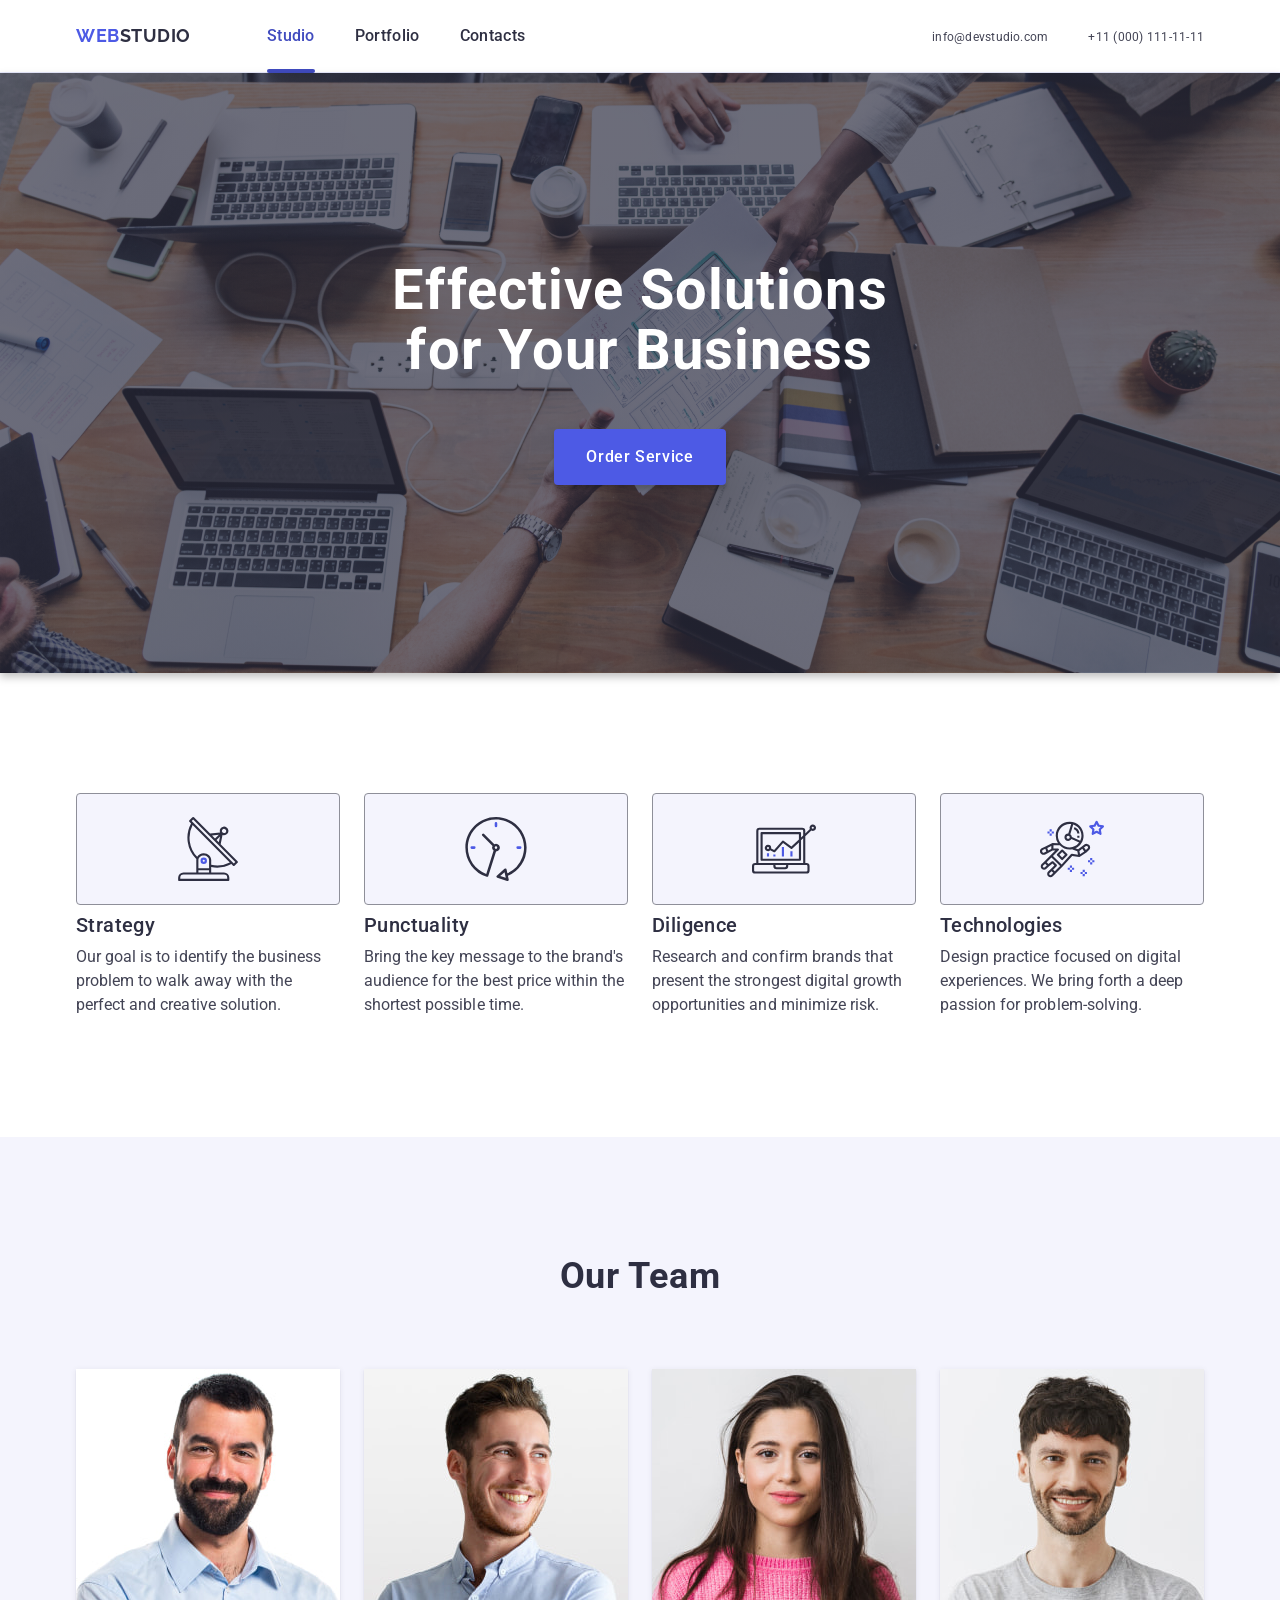
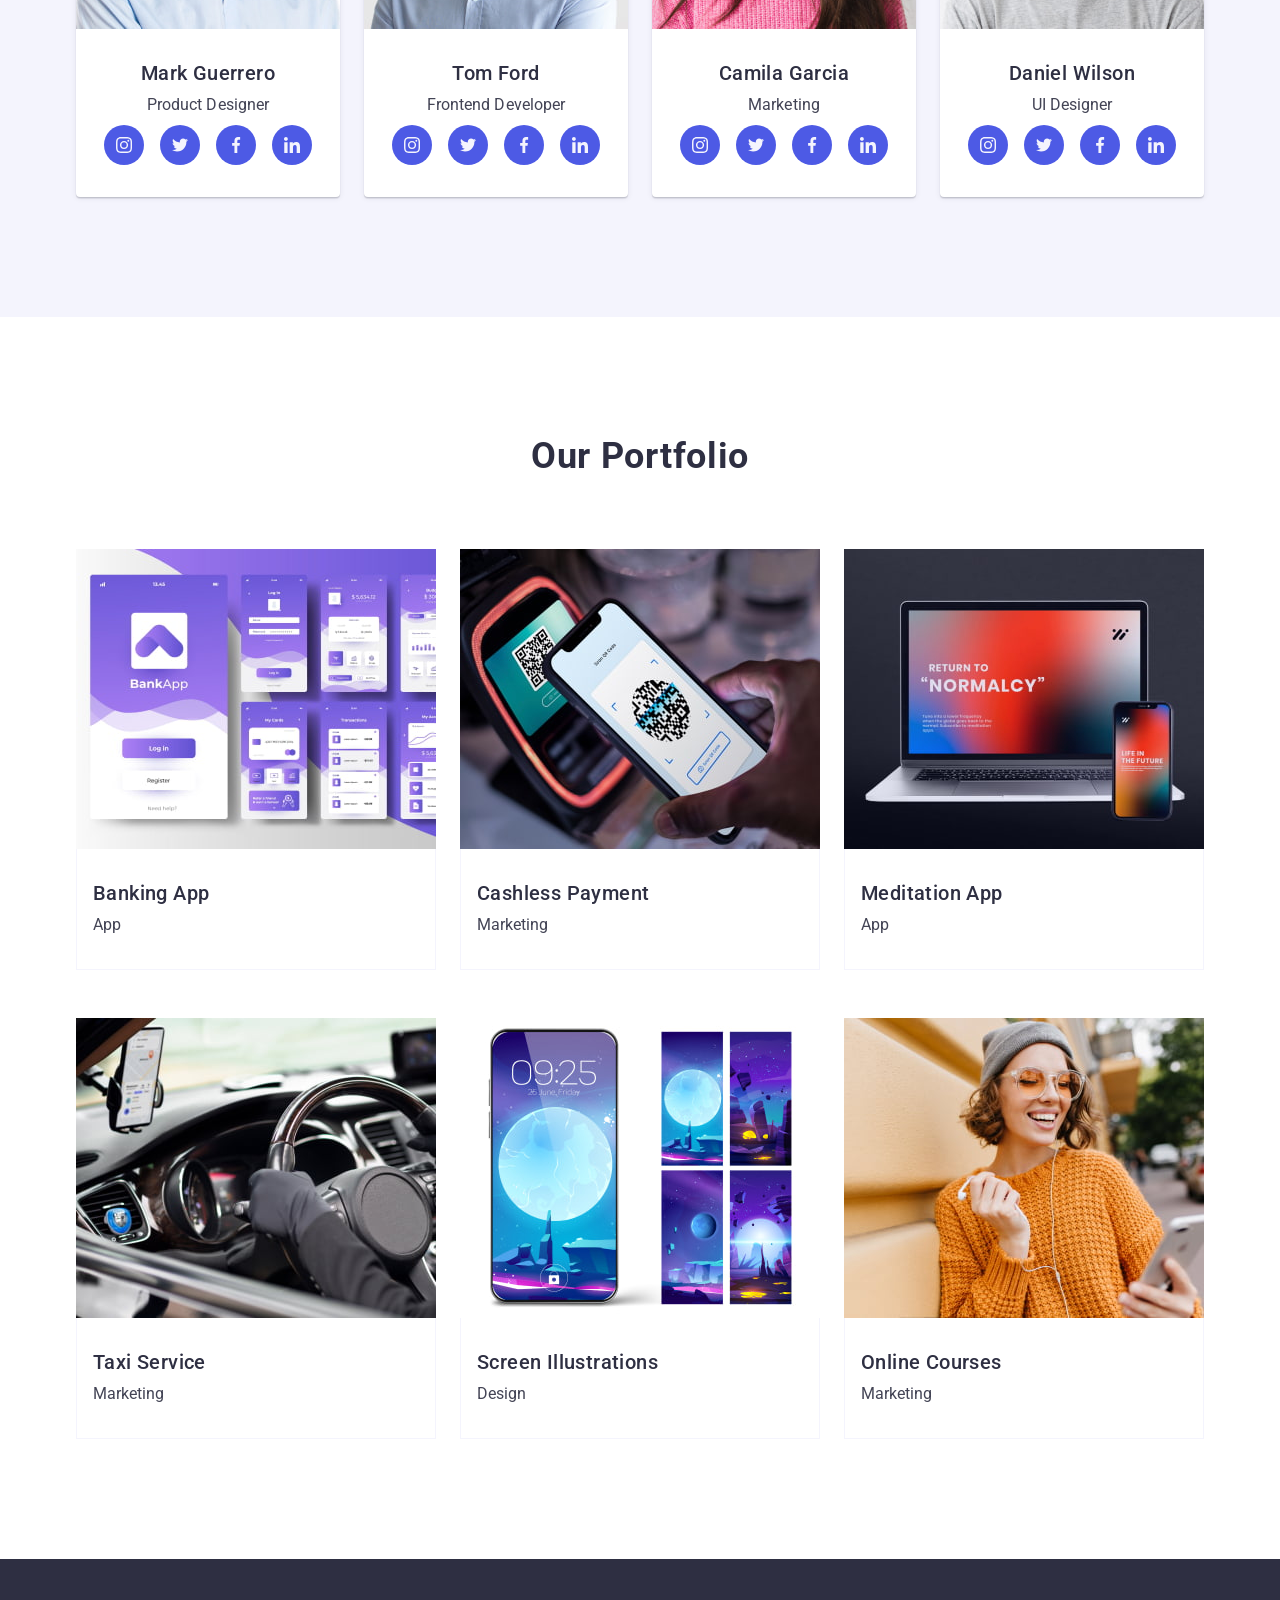
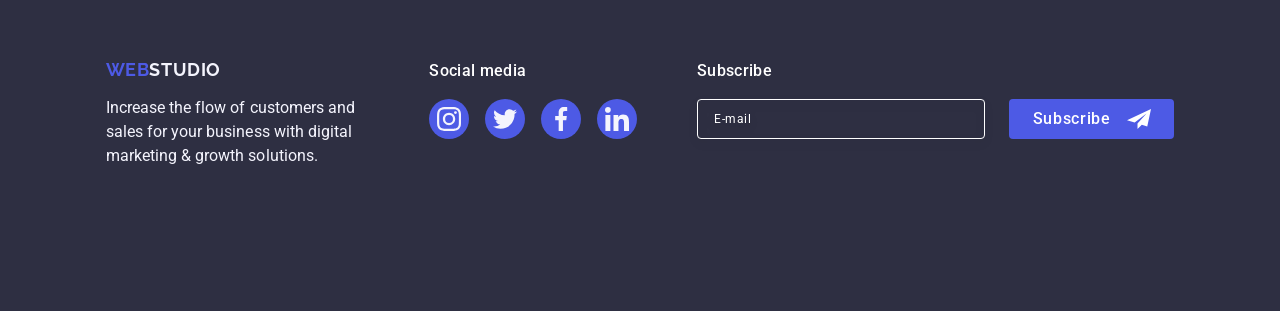
==== commit 332ab058: "upd" ====
--- a/index.html
+++ b/index.html
@@ -3,7 +3,6 @@
   <head>
     <meta charset="UTF-8" />
     <meta name="viewport" content="width=device-width, initial-scale=1.0" />
-    <title>WebStudio</title>
     <link rel="preconnect" href="https://fonts.googleapis.com" />
     <link rel="preconnect" href="https://fonts.gstatic.com" />
     <link
@@ -15,47 +14,51 @@
       href="https://cdn.jsdelivr.net/npm/modern-normalize@2.0.0/modern-normalize.min.css"
     />
     <link rel="stylesheet" href="./css/styles.css" />
+    <title>WebStudio</title>
   </head>
   <body>
-    <header class="head-site">
-      <div class="container head-block">
-        <nav class="navigation-site">
+    <!--============================================ HEADER ================== -->
+    <header class="header">
+      <div class="container header-container">
+        <nav class="navigation">
           <a class="logo" href="./index.html"
-            >Web<span class="logo-decoration">Studio</span></a
+            >Web<span class="header-link-span">Studio</span></a
           >
           <ul class="navigation-list item-navigation">
             <li class="navigation-item">
-              <a class="link-decoration site-link active" href="./index.html"
+              <a class="navigation-link stress-link current" href="./index.html"
                 >Studio</a
               >
             </li>
             <li class="navigation-item">
-              <a class="link-decoration site-link" href="">Portfolio</a>
+              <a class="navigation-link stress-link" href="">Portfolio</a>
             </li>
             <li class="navigation-item">
-              <a class="link-decoration site-link" href="">Contacts</a>
+              <a class="navigation-link stress-link" href="">Contacts</a>
             </li>
           </ul>
         </nav>
-        <button class="mobile-btn" type="button" data-mobile-open>
+        <button class="mobile-button" type="button" data-mobile-open>
           <svg class="icon-mobile" width="24" height="24">
             <use href="./images/icons.svg#burger-icon"></use>
           </svg>
         </button>
-        <address class="contact">
-          <ul class="items-decoration contact-site">
+        
+        <address class="contact"><div class="jakosia">
+          <ul class="items-decoration contact-list">
             <li>
-              <a class="link-decoration" href="mailto:info@devstudio.com"
+              <a class="navigation-link" href="mailto:info@devstudio.com"
                 >info@devstudio.com</a
               >
             </li>
             <li>
-              <a class="link-decoration" href="tel:+110001111111"
+              <a class="navigation-link" href="tel:+110001111111"
                 >+11 (000) 111-11-11</a
               >
             </li>
-          </ul>
+          </ul>  </div>
         </address>
+      
       </div>
 
       <div class="mobile-menu" data-mobile>
@@ -68,7 +71,7 @@
 
           <ul class="mobile-list">
             <li>
-              <a class="nav-mobile active" href="./index.html">Studio</a>
+              <a class="nav-mobile current" href="./index.html">Studio</a>
             </li>
             <li>
               <a class="nav-mobile" href="">Portfolio</a>
@@ -81,7 +84,7 @@
             <ul class="mobile-address">
               <li>
                 <a
-                  class="mobile-link-address active"
+                  class="mobile-link-address current"
                   href="mailto:info@devstudio.com"
                   >info@devstudio.com</a
                 >
@@ -128,26 +131,25 @@
     </header>
 
     <main>
-      <!------------- Hero section ------------->
+     <!--============================================ HERO SECTION (1) ================== -->
       <section class="hero">
-        <div class="container thum-hero">
+        <div class="container hero-container">
           <h1 class="hero-title">
-            Effective Solutions <br />
-            for Your Business
+            Effective Solutions for Your Business
           </h1>
-          <button class="main-btn" type="button" data-modal-open>
+          <button class="main-button" type="button" data-modal-open>
             Order Service
           </button>
         </div>
       </section>
 
-      <!------------- Benefits section ------------->
+      <!--============================================ DESCRIPTION SECTION (2) ================== -->
       <section class="section">
-        <div class="container thumb-benefit">
-          <h2 class="visually-hidden">Our benefits</h2>
+        <div class="container description-container">
+          <h2 class="visually-hidden">why we are the best choice</h2>
           <ul class="general-list">
-            <li class="benefit-item">
-              <div class="benefits-icon">
+            <li class="description-item">
+              <div class="description-icon">
                 <svg width="64" height="64">
                   <use href="./images/icons.svg#antenna"></use>
                 </svg>
@@ -158,8 +160,8 @@
                 the perfect and creative solution.
               </p>
             </li>
-            <li class="benefit-item">
-              <div class="benefits-icon">
+            <li class="description-item">
+              <div class="description-icon">
                 <svg width="64" height="64">
                   <use href="./images/icons.svg#clock"></use>
                 </svg>
@@ -170,8 +172,8 @@
                 within the shortest possible time.
               </p>
             </li>
-            <li class="benefit-item">
-              <div class="benefits-icon">
+            <li class="description-item">
+              <div class="description-icon">
                 <svg width="64" height="64">
                   <use href="./images/icons.svg#diagram"></use>
                 </svg>
@@ -182,8 +184,8 @@
                 growth opportunities and minimize risk.
               </p>
             </li>
-            <li class="benefit-item">
-              <div class="benefits-icon">
+            <li class="description-item">
+              <div class="description-icon">
                 <svg width="64" height="64">
                   <use href="./images/icons.svg#astronaut"></use>
                 </svg>
@@ -198,7 +200,7 @@
         </div>
       </section>
 
-      <!------------- Our Team ------------->
+        <!--============================================ TEAM SECTION (3) ================== -->
       <section class="team section">
         <div class="container">
           <h2 class="main-title">Our Team</h2>
@@ -377,14 +379,13 @@
           </ul>
         </div>
       </section>
-
-      <!------------- Our Portfolio ------------->
+     <!--============================================ PORTFOLIO SECTION (4) ================== -->
       <section class="section">
         <div class="container">
           <h2 class="main-title">Our Portfolio</h2>
           <ul class="general-list portfolio-list">
             <li class="portfolio-item">
-              <div class="portfolio-box">
+              <div class="portfolio-overlay-container">
                 <picture>
                   <source
                     srcset="
@@ -427,7 +428,7 @@
             </li>
 
             <li class="portfolio-item">
-              <div class="portfolio-box">
+              <div class="portfolio-overlay-container">
                 <picture>
                   <source
                     srcset="
@@ -470,7 +471,7 @@
             </li>
 
             <li class="portfolio-item">
-              <div class="portfolio-box">
+              <div class="portfolio-overlay-container">
                 <picture>
                   <source
                     srcset="
@@ -495,7 +496,7 @@
                   />
                   <img
                     src="./images/picture3-desktop.jpg"
-                    alt="main page of the site"
+                    alt="main page of the www"
                     width="360"
                   />
                 </picture>
@@ -513,7 +514,7 @@
             </li>
 
             <li class="portfolio-item">
-              <div class="portfolio-box">
+              <div class="portfolio-overlay-container">
                 <picture>
                   <source
                     srcset="
@@ -556,7 +557,7 @@
             </li>
 
             <li class="portfolio-item">
-              <div class="portfolio-box">
+              <div class="portfolio-overlay-container">
                 <picture>
                   <source
                     srcset="
@@ -599,7 +600,7 @@
             </li>
 
             <li class="portfolio-item">
-              <div class="portfolio-box">
+              <div class="portfolio-overlay-container">
                 <picture>
                   <source
                     srcset="
@@ -645,11 +646,11 @@
       </section>
     </main>
 
-    <footer class="site-bootom">
-      <div class="container bootom-blocks">
-        <div class="logo-block">
-          <a class="logo-bootom" href="./index.html"
-            >Web<span class="logo-decoration">Studio</span></a
+    <footer class="footer">
+      <div class="container footer-container">
+        <div class="footer-base">
+          <a class="footer-link" href="./index.html"
+            >Web<span class="header-link-span">Studio</span></a
           >
           <p class="general-text">
             Increase the flow of customers and sales for your business with
@@ -658,7 +659,7 @@
         </div>
 
         <div class="social-block">
-          <p class="text-bootom">Social media</p>
+          <p class="footer-copy">Social media</p>
           <ul class="social-list">
             <li class="social-item">
               <a class="social-link" href="https://www.instagram.com/">
@@ -692,7 +693,7 @@
         </div>
 
         <div class="subscribe-block">
-          <p class="text-bootom">Subscribe</p>
+          <p class="footer-copy">Subscribe</p>
           <form class="subscribe-form">
             <label class="subscribe-label">
               <input
@@ -702,7 +703,7 @@
                 placeholder="E-mail"
               />
             </label>
-            <button class="subscribe-btn" type="submit">
+            <button class="subscribe-button" type="submit">
               Subscribe
               <svg class="subscribe-icon" width="24" height="24">
                 <use href="./images/icons.svg#subscribe"></use>
@@ -713,7 +714,7 @@
       </div>
     </footer>
 
-    <!-- Modal window -->
+  <!--============================================ MODAL ================== -->
     <div class="backdrop is-open" data-modal>
       <div class="modal">
         <button class="modal-close" type="button" data-modal-close>
@@ -723,14 +724,15 @@
         </button>
         <p class="modal-title">Leave your contacts and we will call you back</p>
         <form>
-          <div class="filling-form">
-            <label class="modal-label" for="user-name"> Name </label>
+          <div class="input-cont">
+            <label class="modal-label" for="user-name">Name</label>
             <div class="thumb">
               <input
                 class="modal-input"
                 type="text"
                 name="user-name"
                 id="user-name"
+                required
               />
               <svg class="modal-icon" width="18" height="24">
                 <use href="./images/icons.svg#person"></use>
@@ -738,14 +740,15 @@
             </div>
           </div>
 
-          <div class="filling-form">
-            <label class="modal-label" for="user-phone"> Phone </label>
+          <div class="input-cont">
+            <label class="modal-label" for="user-phone">Phone</label>
             <div class="thumb">
               <input
                 class="modal-input"
                 type="tel"
                 name="user-phone"
                 id="user-phone"
+                required
               />
               <svg class="modal-icon" width="18" height="24">
                 <use href="./images/icons.svg#phone"></use>
@@ -753,14 +756,15 @@
             </div>
           </div>
 
-          <div class="filling-form">
-            <label class="modal-label" for="user-email"> Email </label>
+          <div class="input-cont">
+            <label class="modal-label" for="user-email">Email</label>
             <div class="thumb">
               <input
                 class="modal-input"
                 type="email"
                 name="user-email"
                 id="user-email"
+                required
               />
               <svg class="modal-icon" width="18" height="24">
                 <use href="./images/icons.svg#email"></use>
@@ -768,26 +772,28 @@
             </div>
           </div>
 
-          <div class="comment-thumb">
-            <label class="modal-label" for="user-comment"> Comment </label>
+          <div class="comment-container">
+            <label class="modal-label" for="user-comment">Comment</label>
             <textarea
               class="modal-comment modal-input"
               name="user-comment"
               placeholder="Text input"
               id="user-comment"
+              required
             ></textarea>
           </div>
 
-          <div class="accept">
+          <div class="checkbox-container">
             <input
-              class="check-input visually-hidden"
+              class="checkbox-real visually-hidden"
               type="checkbox"
               name="user-privacy"
               value="true"
               id="user-privacy"
+
             />
             <label class="modal-text" for="user-privacy">
-              <span class="icon-check">
+              <span class="checkbox-custom">
                 <svg class="check" width="10" height="8">
                   <use href="./images/icons.svg#check"></use>
                 </svg>
@@ -798,7 +804,7 @@
               </span>
             </label>
           </div>
-          <button class="main-btn" type="submit">Send</button>
+          <button class="main-button" type="submit">Send</button>
         </form>
       </div>
     </div>
--- a/css/styles.css
+++ b/css/styles.css
@@ -1,22 +1,22 @@
 :root {
-    --primary-brand: #4D5AE5;
-    --pressed-state: #404BBF;
-    --dark: #2E2F42;
-    --Success: #31D0AA;
-    --text: #434455;
-    --subtle-text: #8E8F99;
-    --accent: #E7E9FC;
-    --light: #F4F4FD;
-    --modal-overlay: #2E2F42;
-    --hero-background: #2E2F42;
-    --white-background: #FFFFFF;
-    --modal-background: #FCFCFC;
-}
-
+  --iris: #4d5ae5; /*IRIS*/
+  --ocean: #404bbf; /*OCEAN*/
+  --slate: #434455; /*SLATE*/
+  --green: #31d0aa; /*GREEN*/
+  --navyblue: #2e2f42; /*NAVY BLUE*/
+  --cloudslate: #8e8f99; /*LIGHT SLATE*/
+  --cornflower: #e7e9fc; /*CORNFLOWER*/
+  --cloud: #f4f4fd; /*CLOUD*/
+  --navybluemodal: #2e2f4266; /*NAVY BLUE MODAL*/
+  --grey: #2e2f42b2; /*GREY*/
+  --white: #ffffff; /*WHITE*/
+  --dairy: #fcfcfc; /*DAIRY*/
+}
+/* Global */
 body {
     font-family: 'Roboto', sans-serif;
-    color: var(--text);
-    background-color: var(--white-background);
+    color: var(--slate);
+    background-color: var(--white);
 }
 
 button {
@@ -27,23 +27,21 @@
     font-family: inherit;
 }
 
-ul {
-    list-style-type: none;
-    margin-top: 0;
-    margin-bottom: 0;
-    padding-left: 0;
-}
-
-a {
-    text-decoration: none;
-}
-
+ul,
 h1,
 h2,
 h3,
 p {
-    margin-top: 0;
-    margin-bottom: 0;
+    margin: 0;
+    padding: 0;
+}
+
+ul {
+    list-style-type: none;
+}
+
+a {
+    text-decoration: none;
 }
 
 img {
@@ -55,6 +53,7 @@
 address {
     font-style: normal;
 }
+
 
 .visually-hidden {
     position: absolute;
@@ -63,8 +62,6 @@
     margin: -1px;
     border: 0;
     padding: 0;
-
-    white-space: nowrap;
     clip-path: inset(100%);
     clip: rect(0 0 0 0);
     overflow: hidden;
@@ -73,34 +70,34 @@
 .container {
     padding-right: 15px;
     padding-left: 15px;
-
     margin-left: auto;
     margin-right: auto;
 }
-
-/* --------- Mobile site --------- */
-
-/* --------- Header and Features part --------- */
+.contact {
+     display: flex;
+    flex-direction: column;
+    gap: 50px;}
+
+/* =============================== Mobile ========================*/
+
 @media screen and (max-width: 767px) {
 
-    /* --------- Header part --------- */
+    /* =============================== header ========================*/
 
     .logo {
         display: block;
-
-        color: var(--primary-brand);
+        color: var(--iris);
         font-family: 'Raleway', sans-serif;
         font-size: 18px;
         font-weight: 700;
         line-height: 1.17;
         letter-spacing: 0.03em;
         text-transform: uppercase;
-
         margin-right: 76px;
     }
 
-    .logo-decoration {
-        color: var(--dark);
+    .header-link-span {
+        color: var(--navyblue);
     }
 
     .navigation-list {
@@ -109,20 +106,21 @@
 
     .contact {
         display: none;
-    }
-
-    .head-site {
-        padding-top: 17.5px;
-        padding-bottom: 17.5px;
-    }
-
-    .head-block {
+     
+    }
+
+    .header {
+        padding-top: 8px;
+        padding-bottom: 8px;
+    }
+
+    .header-container {
         display: flex;
         align-items: center;
         justify-content: space-between;
     }
 
-    .mobile-btn {
+    .mobile-button {
         border: none;
         background-color: transparent;
         padding: 0;
@@ -130,18 +128,17 @@
     }
 
     .icon-mobile {
-        fill: var(--dark);
+        fill: var(--navyblue);
     }
 
     .mobile-menu {
         position: fixed;
         width: 100%;
         height: 100%;
-        z-index: 20;
-
+        z-index: 3;
         top: 0;
         left: 0;
-        background-color: var(--modal-background);
+        background-color: var(--dairy);
 
         opacity: 0;
         visibility: hidden;
@@ -154,6 +151,7 @@
         opacity: 1;
         visibility: visible;
         pointer-events: auto;
+    
     }
 
     .thumb-mobile {
@@ -161,6 +159,10 @@
         padding-left: 16px;
         padding-top: 72px;
         padding-bottom: 40px;
+        height: 100%;
+        display: flex;
+        flex-direction: column;
+
     }
 
     .mobile-close {
@@ -175,7 +177,7 @@
         width: 24px;
         height: 24px;
 
-        background-color: var(--accent);
+        background-color: var(--cornflower);
         border-radius: 50%;
         border: 1px solid rgba(0, 0, 0, 0.10);
     }
@@ -183,7 +185,7 @@
     .nav-mobile {
         display: block;
 
-        color: var(--dark);
+        color: var(--navyblue);
         font-size: 36px;
         font-weight: 700;
         line-height: 1.11;
@@ -195,11 +197,14 @@
 
     .nav-mobile:hover,
     .nav-mobile:focus {
-        color: var(--pressed-state);
+        color: var(--ocean);
     }
 
     .mobile-list {
-        margin-bottom: 168px;
+        margin-bottom: auto;
+        display: flex;
+        flex-direction: column;
+        gap: 40px;
     }
 
     .mobile-address {
@@ -209,7 +214,7 @@
     .mobile-link-address {
         display: block;
 
-        color: var(--dark);
+        color: var(--navyblue);
         font-size: 20px;
         font-weight: 500;
         line-height: 1.2;
@@ -220,33 +225,33 @@
 
     .mobile-link-address:hover,
     .mobile-link-address:focus {
-        color: var(--pressed-state);
+        color: var(--ocean);
     }
 
     .mobile-menu .social-list {
         gap: 40px;
     }
 
-    .nav-mobile.active,
-    .mobile-link-address.active {
-        color: var(--pressed-state);
-    }
-
-    /* --------- Features part --------- */
-
-
-    .benefits-icon {
+    .nav-mobile.current,
+    .mobile-link-address.current {
+        color: var(--ocean);
+    }
+
+    /* =============================== description ========================*/
+
+
+    .description-icon {
         display: none;
     }
 
-    .thumb-benefit {
+    .description-container {
         width: 100%;
     }
 
     .general-title {
         text-align: center;
 
-        color: var(--dark);
+        color: var(--navyblue);
         font-size: 36px;
         font-weight: 700;
         line-height: 1.11;
@@ -263,15 +268,17 @@
         letter-spacing: 0.02em;
     }
 
-    .benefit-item:not(:last-child) {
+    .description-item:not(:last-child) {
         margin-bottom: 72px;
     }
 }
 
-/* -------------- Hero, Team, Portfolio, Footer part ---------------- */
+
+/* =============================== hero/team/portfolio ========================*/
 @media screen and (min-width: 320px) {
     .container {
         width: 320px;
+      
     }
 
     .section {
@@ -279,12 +286,8 @@
         padding-bottom: 96px;
     }
 
-    /* -------------- Hero part ---------------- */
-
     .hero {
-        max-width: 320px;
-
-        background-color: var(--hero-background);
+        background-color: var(--navyblue);
         background-image: linear-gradient(rgba(46, 47, 66, 0.70),
                 rgba(46, 47, 66, 0.70)), url(../images/people-office-mobile.jpg);
         background-repeat: no-repeat;
@@ -299,8 +302,6 @@
         margin-right: auto;
     }
 
-    /* --------- Add background-image 2x --------- */
-
     @media screen and (min-width: 320px) and (min-resolution: 192dpi) {
         .hero {
             background-image: linear-gradient(rgba(46, 47, 66, 0.70),
@@ -309,46 +310,43 @@
     }
 
     .hero-title {
-
-        color: var(--white-background);
+        color: var(--white);
         text-align: center;
         font-size: 36px;
         font-weight: 700;
         line-height: 1.11;
         letter-spacing: 0.02em;
-
         margin-bottom: 72px;
-    }
-
-    .main-btn {
+        max-width: 216px;
+        margin: 0 auto;
+        margin-bottom: 72px;
+    }
+
+    .main-button {
         display: block;
         min-width: 169px;
         height: 56px;
-
-        color: var(--white-background);
+        color: var(--white);
         font-size: 16px;
         font-weight: 500;
         line-height: 1.5;
         letter-spacing: 0.04em;
-
-        background-color: var(--primary-brand);
+        background-color: var(--iris);
         border-radius: 4px;
         border: none;
         box-shadow: 0px 4px 4px 0px rgba(0, 0, 0, 0.15);
-
         transition: background-color 250ms cubic-bezier(0.4, 0, 0.2, 1);
-
         padding: 16px 32px;
         margin-left: auto;
         margin-right: auto;
     }
 
-    .main-btn:hover,
-    .main-btn:focus {
-        background-color: var(--pressed-state);
-    }
-
-    /* -------------- Team part ---------------- */
+    .main-button:hover,
+    .main-button:focus {
+        background-color: var(--ocean);
+    }
+
+  /* =============================== team ========================*/
     .general-list {
         display: flex;
         flex-direction: column;
@@ -357,7 +355,7 @@
     }
 
     .team-info .general-title {
-        color: var(--dark);
+        color: var(--navyblue);
         text-align: center;
         font-size: 20px;
         font-weight: 500;
@@ -370,24 +368,23 @@
     }
 
     .team {
-        background-color: var(--light);
+        background-color: var(--cloud);
     }
 
     .main-title {
-        color: var(--dark);
+        color: var(--navyblue);
         text-align: center;
         font-size: 36px;
         font-weight: 700;
         line-height: 1.11;
         letter-spacing: 0.02em;
         text-transform: capitalize;
-
         margin-bottom: 72px;
     }
 
     .team-item {
         width: 264px;
-        background-color: var(--white-background);
+        background-color: var(--white);
         border-radius: 0px 0px 4px 4px;
         box-shadow: 0px 2px 1px 0px rgba(46, 47, 66, 0.08), 0px 1px 1px 0px rgba(46, 47, 66, 0.16), 0px 1px 6px 0px rgba(46, 47, 66, 0.08);
     }
@@ -421,27 +418,26 @@
         width: 40px;
         height: 40px;
         border-radius: 50%;
-        background-color: var(--primary-brand);
-
+        background-color: var(--iris);
         transition: background-color 250ms cubic-bezier(0.4, 0, 0.2, 1);
     }
 
     .team-info .social-link:hover,
     .team-info .social-link:focus {
-        background-color: var(--pressed-state);
+        background-color: var(--ocean);
     }
 
     .icon {
-        fill: var(--light);
-    }
-
-    /* -------------- Portfolio part ---------------- */
+        fill: var(--cloud);
+    }
+
+    /* =============================== portfolio ========================*/
     .overlay {
         display: none;
     }
 
     .portfolio-item {
-        background: var(--white-background);
+        background: var(--white);
         box-shadow: 0px 2px 1px 0px rgba(46, 47, 66, 0.08), 0px 1px 1px 0px rgba(46, 47, 66, 0.16), 0px 1px 6px 0px rgba(46, 47, 66, 0.08);
     }
 
@@ -451,12 +447,12 @@
 
     .portfolio-info {
         padding: 32px 16px;
-        border: 1px solid var(--light);
+        border: 1px solid var(--cloud);
         border-top: none;
     }
 
     .portfolio-info .general-title {
-        color: var(--dark);
+        color: var(--navyblue);
         text-align-last: left;
         font-size: 20px;
         font-weight: 500;
@@ -468,26 +464,25 @@
         font-weight: 400;
     }
 
-    /* -------------- Footer part ---------------- */
-
-    .site-bootom {
-        background-color: var(--dark);
+    /* =============================== footer ========================*/
+
+    .footer {
+        background-color: var(--navyblue);
         padding-top: 100px;
         padding-bottom: 100px;
     }
 
-    .logo-block {
+    .footer-base {
         margin-left: auto;
         margin-right: auto;
         width: 264px;
         margin-bottom: 72px;
     }
 
-    .logo-bootom {
+    .footer-link {
         display: flex;
         justify-content: center;
-
-        color: var(--primary-brand);
+        color: var(--iris);
         font-family: 'Raleway', sans-serif;
         font-size: 18px;
         font-weight: 700;
@@ -498,23 +493,21 @@
         margin-bottom: 16px;
     }
 
-    .site-bootom .general-text {
-
+    .footer .general-text {
         font-weight: 400;
-        color: var(--white-background);
-    }
-
-    .site-bootom .logo-decoration {
-        color: var(--light);
-    }
-
-    .site-bootom .general-text {
-        color: var(--light);
-    }
-
-    .text-bootom {
-        color: var(--white-background);
-
+        color: var(--white);
+    }
+
+    .footer .header-link-span {
+        color: var(--cloud);
+    }
+
+    .footer .general-text {
+        color: var(--cloud);
+    }
+
+    .footer-copy {
+        color: var(--white);
         text-align: center;
         font-size: 16px;
         font-weight: 500;
@@ -524,14 +517,18 @@
         margin-bottom: 16px;
     }
 
-    .social-block .social-list {
+    .social-list {
         gap: 16px;
+        
+    }
+
+    .social-block {
         margin-bottom: 72px;
     }
 
     .social-block .social-link:hover,
     .social-block .social-link:focus {
-        background-color: var(--Success);
+        background-color: var(--green);
     }
 
     .subscribe-form {
@@ -541,115 +538,105 @@
     }
 
     .subscribe-input {
-        width: 264px;
+        width: 288px;
         height: 40px;
-
-        color: var(--white-background);
+        color: var(--white);
         font-size: 12px;
         line-height: 1.5;
         letter-spacing: 0.04em;
         padding-left: 16px;
-
         border-radius: 4px;
-        border: 1px solid var(--white-background);
+        border: 1px solid var(--white);
         filter: drop-shadow(0px 4px 4px rgba(0, 0, 0, 0.15));
         background-color: transparent;
         outline: none;
-
         transition: border 250ms cubic-bezier(0.4, 0, 0.2, 1);
 
-
-        margin-bottom: 16px;
     }
 
     .subscribe-input::placeholder {
-        color: var(--white-background);
-    }
-
-    .subscribe-btn {
+        color: var(--white);
+    }
+
+    .subscribe-button {
         display: flex;
         justify-content: center;
         align-items: center;
-
         min-width: 165px;
         height: 40px;
-
-        color: var(--white-background);
+        color: var(--white);
         font-size: 16px;
         font-weight: 500;
         line-height: 1.5;
         letter-spacing: 0.04em;
-
         border-radius: 4px;
         border: none;
-        background-color: var(--primary-brand);
-
+        background-color: var(--iris);
         transition: background-color 250ms cubic-bezier(0.4, 0, 0.2, 1);
-
         margin-left: auto;
         margin-right: auto;
     }
 
-    .subscribe-btn:hover,
-    .subscribe-btn:focus {
-        background-color: var(--pressed-state);
-    }
+    .subscribe-button:hover,
+    .subscribe-button:focus {
+        background-color: var(--ocean);
+    }
+
+    .subscribe-label {margin-bottom: 16px;}
 
     .subscribe-icon {
         margin-left: 16px;
     }
 }
 
-/* --------- End Mobile site --------- */
-
-
-/* --------- Tablet site --------- */
+
+
+
+/* =============================== tablet ========================*/
 
 @media screen and (min-width: 768px) {
     .container {
         width: 768px;
     }
 
-    /* --------- Header part --------- */
+ /* =============================== header ========================*/
 
     .logo {
         display: block;
-
-        color: var(--primary-brand);
+        color: var(--iris);
         font-family: 'Raleway', sans-serif;
         font-size: 18px;
         font-weight: 700;
         line-height: 1.17;
         letter-spacing: 0.03em;
         text-transform: uppercase;
-
         margin-right: 76px;
     }
 
-    .logo-decoration {
-        color: var(--dark);
+    .header-link-span {
+        color: var(--navyblue);
     }
 
     .mobile-menu {
         display: none;
     }
 
-    .mobile-btn {
+    .mobile-button {
         display: none;
     }
 
-    .head-site {
-        border-bottom: 1px solid var(--accent);
+    .header {
+        border-bottom: 1px solid var(--cornflower);
         box-shadow: 0px 1px 6px 0px rgba(46, 47, 66, 0.08), 0px 1px 1px 0px rgba(46, 47, 66, 0.16), 0px 2px 1px 0px rgba(46, 47, 66, 0.08);
     }
 
-    .head-block {
+    .header-container {
         display: flex;
         justify-content: space-between;
         align-items: center;
     }
 
-    .navigation-site {
+    .navigation {
         display: flex;
         align-items: center;
     }
@@ -660,29 +647,27 @@
         gap: 40px;
     }
 
-    .link-decoration {
-        color: var(--dark);
+    .navigation-link {
+        color: var(--navyblue);
         font-size: 16px;
         font-weight: 500;
         line-height: 1.5;
         letter-spacing: 0.02em;
-
         transition: color 250ms cubic-bezier(0.4, 0, 0.2, 1);
     }
 
-    .site-link {
+    .stress-link {
         display: block;
         position: relative;
-
         padding-top: 24px;
         padding-bottom: 24px;
     }
 
-    .site-link.active {
-        color: var(--pressed-state);
-    }
-
-    .site-link::after {
+    .stress-link.current {
+        color: var(--ocean);
+    }
+
+    .stress-link::after {
         position: absolute;
         left: 0;
         bottom: -1px;
@@ -690,33 +675,32 @@
         min-height: 4px;
         border-radius: 2px;
         content: "";
-        background-color: var(--pressed-state);
+        background-color: var(--ocean);
         opacity: 0;
-
         transition: opacity 500ms cubic-bezier(0.4, 0, 0.2, 1);
     }
 
-    .site-link:hover::after,
-    .site-link.active::after {
+    .stress-link:hover::after,
+    .stress-link.current::after {
         opacity: 1;
     }
 
-    .items-decoration .link-decoration {
-        color: var(--text);
+    .items-decoration .navigation-link {
+        color: var(--slate);
         font-weight: 400;
-    }
-
-    .link-decoration:hover,
-    .link-decoration:focus {
-        color: var(--pressed-state);
-    }
-
-    /* --------- Hero part --------- */
+        font-size:12px;
+    }
+
+    .navigation-link:hover,
+    .navigation-link:focus {
+        color: var(--ocean);
+    }
+
+   /* =============================== hero ========================*/
 
     .hero {
         max-width: 768px;
-
-        background-color: var(--hero-background);
+        background-color: var(--navyblue);
         background-image: linear-gradient(rgba(46, 47, 66, 0.70),
                 rgba(46, 47, 66, 0.70)),
             url(../images/people-office-tablet.jpg);
@@ -724,14 +708,11 @@
         background-size: cover;
         background-position: center;
         filter: drop-shadow(0px 4px 4px rgba(0, 0, 0, 0.25));
-
         padding-top: 112px;
         padding-bottom: 112px;
         margin-right: auto;
         margin-left: auto;
     }
-
-    /* --------- Add background-image 2x --------- */
 
     @media screen and (min-width: 768px) and (min-resolution: 192dpi) {
         .hero {
@@ -742,50 +723,44 @@
 
     .hero-title {
         max-width: 496px;
-
-        color: var(--white-background);
+        color: var(--white);
         text-align: center;
         font-size: 56px;
         font-weight: 700;
         line-height: 1.07;
         letter-spacing: 0.02em;
-
         margin-right: auto;
         margin-left: auto;
         margin-bottom: 36px;
     }
 
-    .main-btn {
+    .main-button {
         display: block;
         min-width: 169px;
         height: 56px;
-
-        color: var(--white-background);
+        color: var(--white);
         font-size: 16px;
         font-weight: 500;
         line-height: 1.5;
         letter-spacing: 0.04em;
-
-        background-color: var(--primary-brand);
+        background-color: var(--iris);
         border-radius: 4px;
         border: none;
         box-shadow: 0px 4px 4px 0px rgba(0, 0, 0, 0.15);
-
         transition: background-color 250ms cubic-bezier(0.4, 0, 0.2, 1);
-
         padding: 16px 32px;
         margin-right: auto;
         margin-left: auto;
     }
 
-    .main-btn:hover,
-    .main-btn:focus {
-        background-color: var(--pressed-state);
-    }
-
-    /* --------- Features part --------- */
-
-    .benefits-icon {
+    .main-button:hover,
+    .main-button:focus {
+        background-color: var(--ocean);
+    }
+
+    /* =============================== description ========================*/
+
+    .description-icon {
         display: none;
     }
 
@@ -796,19 +771,17 @@
         row-gap: 72px;
     }
 
-    .benefit-item {
+    .description-item {
         flex-basis: calc((100% - 24px) / 2);
     }
 
     .general-title {
-        color: var(--dark);
-
+        color: var(--navyblue);
         font-size: 36px;
         font-weight: 700;
         line-height: 1.11;
         letter-spacing: 0.02em;
         text-transform: capitalize;
-
         margin-bottom: 8px;
     }
 
@@ -819,7 +792,7 @@
         letter-spacing: 0.02em;
     }
 
-    /* --------- Our Team part --------- */
+   /* =============================== team ========================*/
 
     .general-list {
         flex-direction: row;
@@ -831,7 +804,7 @@
         margin-bottom: 0;
     }
 
-    /* --------- Portfolio part --------- */
+    /* =============================== portfolio ========================*/
 
     .portfolio-list {
         flex-wrap: wrap;
@@ -846,30 +819,26 @@
         width: calc((100% - 24px) / 2);
     }
 
-    /* --------- Footer part --------- */
-
-    .bootom-blocks {
+    /* =============================== footer ========================*/
+
+    .footer-container {
         display: flex;
         flex-wrap: wrap;
-
         padding-left: 108px;
     }
 
-    .logo-block {
+    .footer-base {
         margin-left: 0;
         margin-right: 24px;
     }
 
-    .logo-bootom {
+    .footer-link {
         display: flex;
         justify-content: start;
     }
 
-    .social-block {
-        width: 208px;
-    }
-
-    .text-bootom {
+
+    .footer-copy {
         text-align: left;
     }
 
@@ -879,10 +848,8 @@
     }
 }
 
-/* --------- End Tablet site --------- */
-
-
-/* --------- Desktop site --------- */
+
+/* =============================== desktop ========================*/
 
 @media screen and (min-width: 1158px) {
     .container {
@@ -894,15 +861,14 @@
         padding-bottom: 120px;
     }
 
-    /* --------- Header part --------- */
-
-    .contact-site {
+  /* =============================== header ========================*/
+
+    .contact-list {
         display: flex;
         gap: 40px;
     }
 
-    /* --------- Hero part --------- */
-
+   /* =============================== hero ========================*/
     .hero {
         max-width: 1440px;
         background-image: linear-gradient(rgba(46, 47, 66, 0.70),
@@ -911,8 +877,6 @@
         padding-top: 188px;
         padding-bottom: 188px;
     }
-
-    /* --------- Add background-image 2x --------- */
 
     @media screen and (min-width: 1158px) and (min-resolution: 192dpi) {
         .hero {
@@ -925,20 +889,20 @@
         margin-bottom: 48px;
     }
 
-    /* --------- Features part --------- */
-
-    .benefit-item {
+   /* =============================== description ========================*/
+
+    .description-item {
         flex-basis: calc((100% - 72px) / 4);
     }
 
-    .benefits-icon {
+    .description-icon {
         display: flex;
         align-items: center;
         justify-content: center;
         height: 112px;
         border-radius: 4px;
-        border: 1px solid var(--subtle-text);
-        background-color: var(--light);
+        border: 1px solid var(--cloudslate);
+        background-color: var(--cloud);
         margin-bottom: 8px;
     }
 
@@ -953,13 +917,10 @@
         letter-spacing: 0.002em;
     }
 
-    /* --------- Team part --------- */
-
     .general-list {
         flex-wrap: nowrap;
     }
 
-    /* --------- Portfolio part --------- */
 
     .general-list.portfolio-list {
         flex-wrap: wrap;
@@ -980,21 +941,19 @@
         transform: translateY(0%);
     }
 
-    .portfolio-box {
+    .portfolio-overlay-container {
         position: relative;
         overflow: hidden;
     }
 
     .overlay {
         display: block;
-
         position: absolute;
         width: 100%;
         height: 100%;
-        background-color: var(--primary-brand);
+        background-color: var(--iris);
         top: 0;
         left: 0;
-
         transform: translateY(100%);
         transition: transform 250ms ease-in-out;
     }
@@ -1003,22 +962,21 @@
         transform: translateY(0);
     }
 
-    .portfolio-box .general-text {
-        color: var(--light);
+    .portfolio-overlay-container .general-text {
+        color: var(--cloud);
         padding: 40px 32px;
-
         transition: transform 250ms cubic-bezier(0.4, 0, 0.2, 1);
     }
 
-    /* --------- Footer part --------- */
-    .bootom-blocks {
+    /* =============================== footer ========================*/
+    .footer-container {
         display: flex;
         justify-content: space-around;
 
         padding-left: 15px;
     }
 
-    .logo-block {
+    .footer-base {
         margin: 0;
     }
 
@@ -1027,10 +985,7 @@
     }
 }
 
-/* --------- End Desktop site --------- */
-
-
-/* --------- Modal window --------- */
+/* =============================== modal ========================*/
 
 @media screen and (min-width: 320px) {
     .backdrop {
@@ -1039,9 +994,8 @@
         left: 0;
         width: 100%;
         height: 100%;
-        z-index: 10;
+        z-index: 2;
         background-color: rgba(46, 47, 66, 0.40);
-
         opacity: 1;
         transition: opacity 250ms cubic-bezier(0.4, 0, 0.2, 1), visibility 250ms cubic-bezier(0.4, 0, 0.2, 1);
     }
@@ -1058,15 +1012,11 @@
         left: 50%;
         width: 288px;
         min-height: 584px;
-
         transform: translate(-50%, -50%) scale(1);
-
         border-radius: 4px;
-        background-color: var(--modal-background);
+        background-color: var(--dairy);
         box-shadow: 0px 1px 1px rgba(0, 0, 0, 0.14), 0px 1px 3px rgba(0, 0, 0, 0.12), 0px 2px 1px rgba(0, 0, 0, 0.2);
-
         transition: transform 250ms cubic-bezier(0.4, 0, 0.2, 1);
-
         padding: 72px 24px 24px 24px;
     }
 
@@ -1076,17 +1026,13 @@
         right: 24px;
         width: 24px;
         height: 24px;
-
         display: flex;
         justify-content: center;
         align-items: center;
-
-        background-color: var(--accent);
+        background-color: var(--cornflower);
         border-radius: 50%;
         border: 1px solid rgba(0, 0, 0, 0.10);
-
         padding: 0;
-
         transition: background-color 250ms cubic-bezier(0.4, 0, 0.2, 1), border 250ms cubic-bezier(0.4, 0, 0.2, 1);
     }
 
@@ -1096,34 +1042,31 @@
 
     .modal-close:hover,
     .modal-close:focus {
-        fill: var(--white-background);
-        background-color: var(--pressed-state);
+        fill: var(--white);
+        background-color: var(--ocean);
         border: none;
     }
 
     .modal-title {
-        color: var(--dark);
+        color: var(--navyblue);
         text-align: center;
         font-size: 16px;
         font-weight: 500;
         line-height: 1.5;
         letter-spacing: 0.02em;
-
         margin-bottom: 16px;
     }
 
-    .filling-form {
+    .input-cont {
         margin-bottom: 8px;
     }
 
     .modal-label {
         margin-bottom: 8px;
-
-        color: var(--subtle-text);
+        color: var(--cloudslate);
         font-size: 12px;
         line-height: 1.17;
         letter-spacing: 0.04em;
-
         display: block;
         margin-bottom: 4px;
     }
@@ -1139,16 +1082,13 @@
         border: 1px solid rgba(46, 47, 66, 0.40);
         background-color: transparent;
         outline: transparent;
-
         transition: border 250ms cubic-bezier(0.4, 0, 0.2, 1);
-
         transition: border-color 250ms cubic-bezier(0.4, 0, 0.2, 1);
-
         padding-left: 38px
     }
 
     .modal-input:focus {
-        border: 1px solid var(--primary-brand);
+        border: 1px solid var(--iris);
     }
 
     .modal-icon {
@@ -1157,17 +1097,15 @@
         left: 16px;
         width: 18px;
         height: 24px;
-
         transform: translateY(-50%);
-
         transition: fill 250ms cubic-bezier(0.4, 0, 0.2, 1);
     }
 
     .modal-input:focus+.modal-icon {
-        fill: var(--primary-brand);
-    }
-
-    .comment-thumb {
+        fill: var(--iris);
+    }
+
+    .comment-container {
         margin-bottom: 16px
     }
 
@@ -1178,21 +1116,19 @@
         line-height: 1.17;
         letter-spacing: 0.04em;
         color: rgba(46, 47, 66, 0.4);
-
         padding: 8px 16px;
-
         transition: border-color 250ms cubic-bezier(0.4, 0, 0.2, 1);
     }
 
     .modal-comment:focus {
-        border-color: var(--primary-brand);
+        border-color: var(--iris);
     }
 
     .modal-comment.modal-input {
         padding: 8px 16px;
     }
 
-    .accept {
+    .checkbox-container {
         position: relative;
         margin-bottom: 24px;
     }
@@ -1200,26 +1136,22 @@
     .modal-text {
         display: flex;
         align-items: center;
-        color: var(--subtle-text);
+        color: var(--cloudslate);
         font-size: 12px;
         line-height: 1.17;
         letter-spacing: 0.04em;
     }
 
-    .icon-check {
+    .checkbox-custom {
         display: flex;
         align-items: center;
         justify-content: center;
-
         fill: transparent;
-
         width: 16px;
         height: 16px;
         border-radius: 2px;
         border: 1px solid rgba(46, 47, 66, 0.40);
-
         transition: background-color 250ms cubic-bezier(0.4, 0, 0.2, 1), border 250ms cubic-bezier(0.4, 0, 0.2, 1), fill 250ms cubic-bezier(0.4, 0, 0.2, 1);
-
         margin-right: 8px;
     }
 
@@ -1228,14 +1160,14 @@
         height: 8px;
     }
 
-    .check-input:checked+.modal-text .icon-check {
-        background-color: var(--pressed-state);
+    .checkbox-real:checked+.modal-text .checkbox-custom {
+        background-color: var(--ocean);
         border: none;
-        fill: var(--light);
+        fill: var(--cloud);
     }
 
     .accent {
-        color: var(--primary-brand);
+        color: var(--iris);
         text-decoration: underline;
     }
 }
